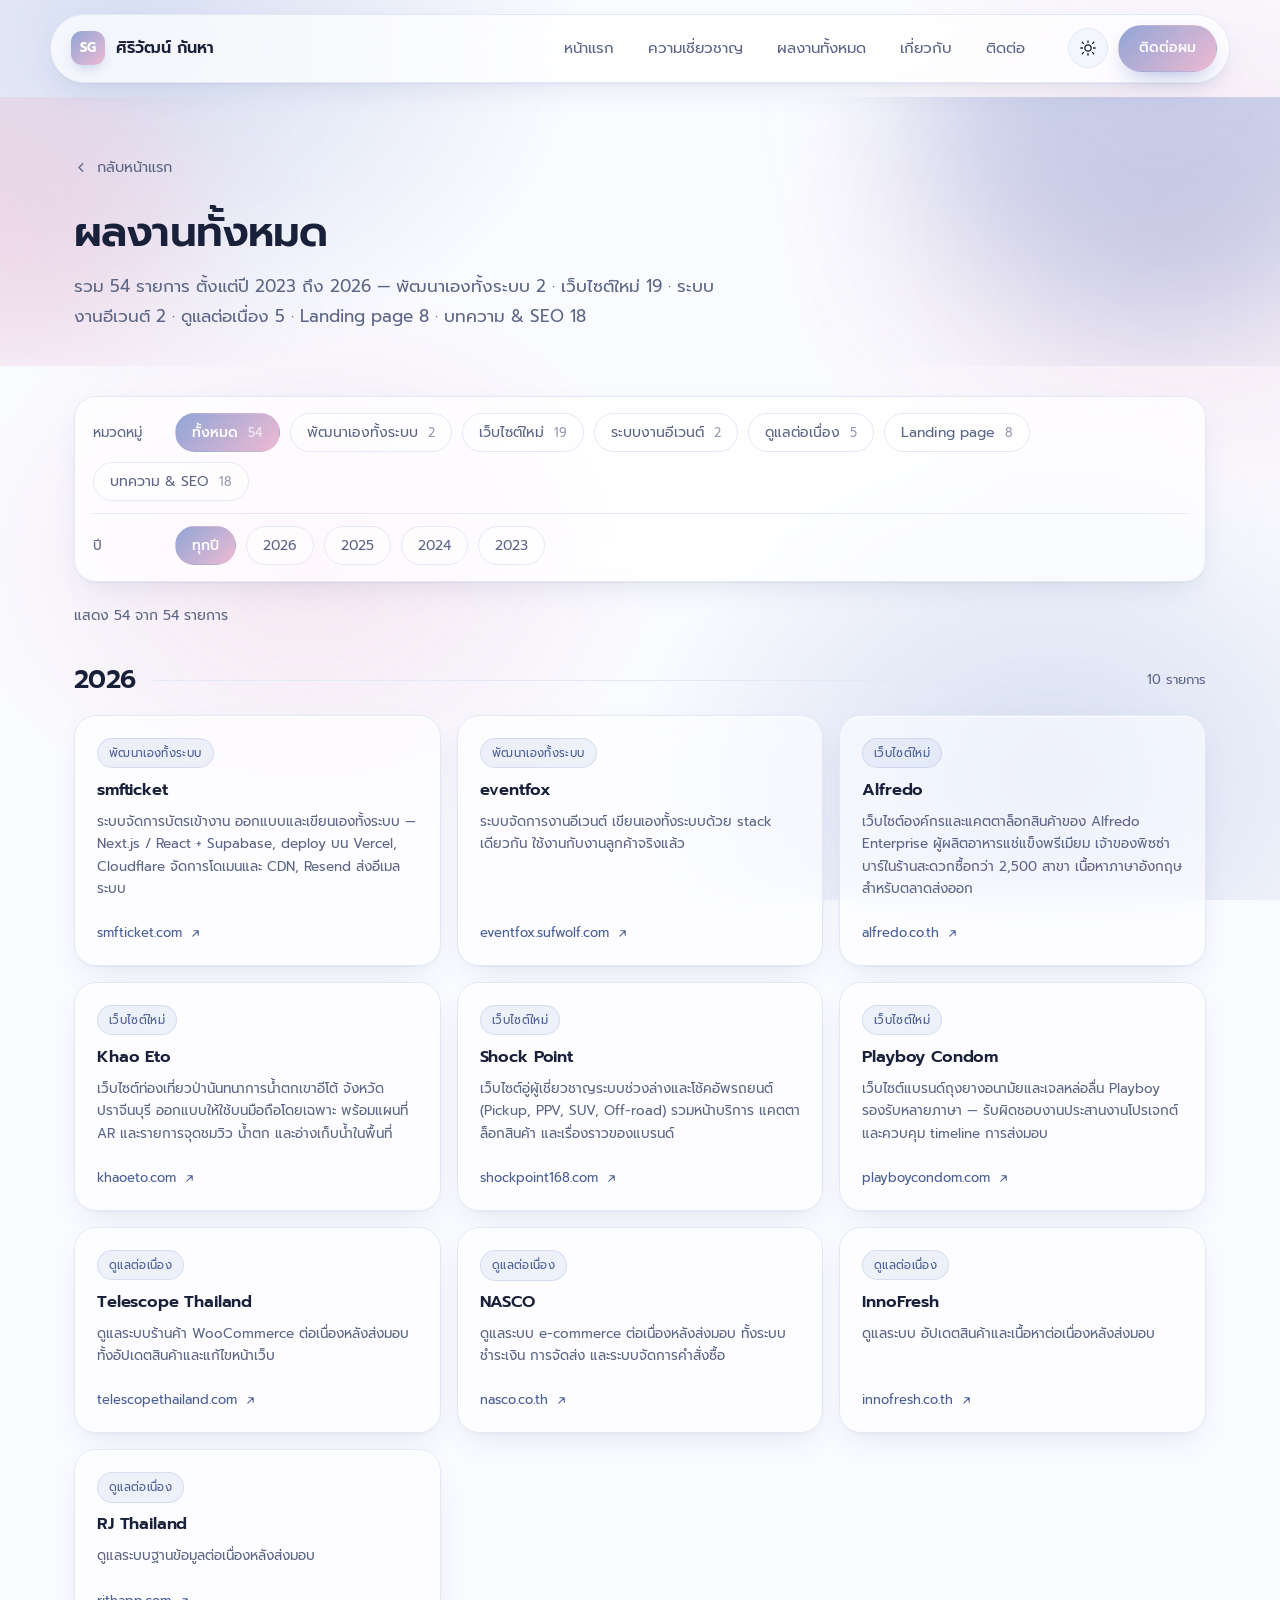
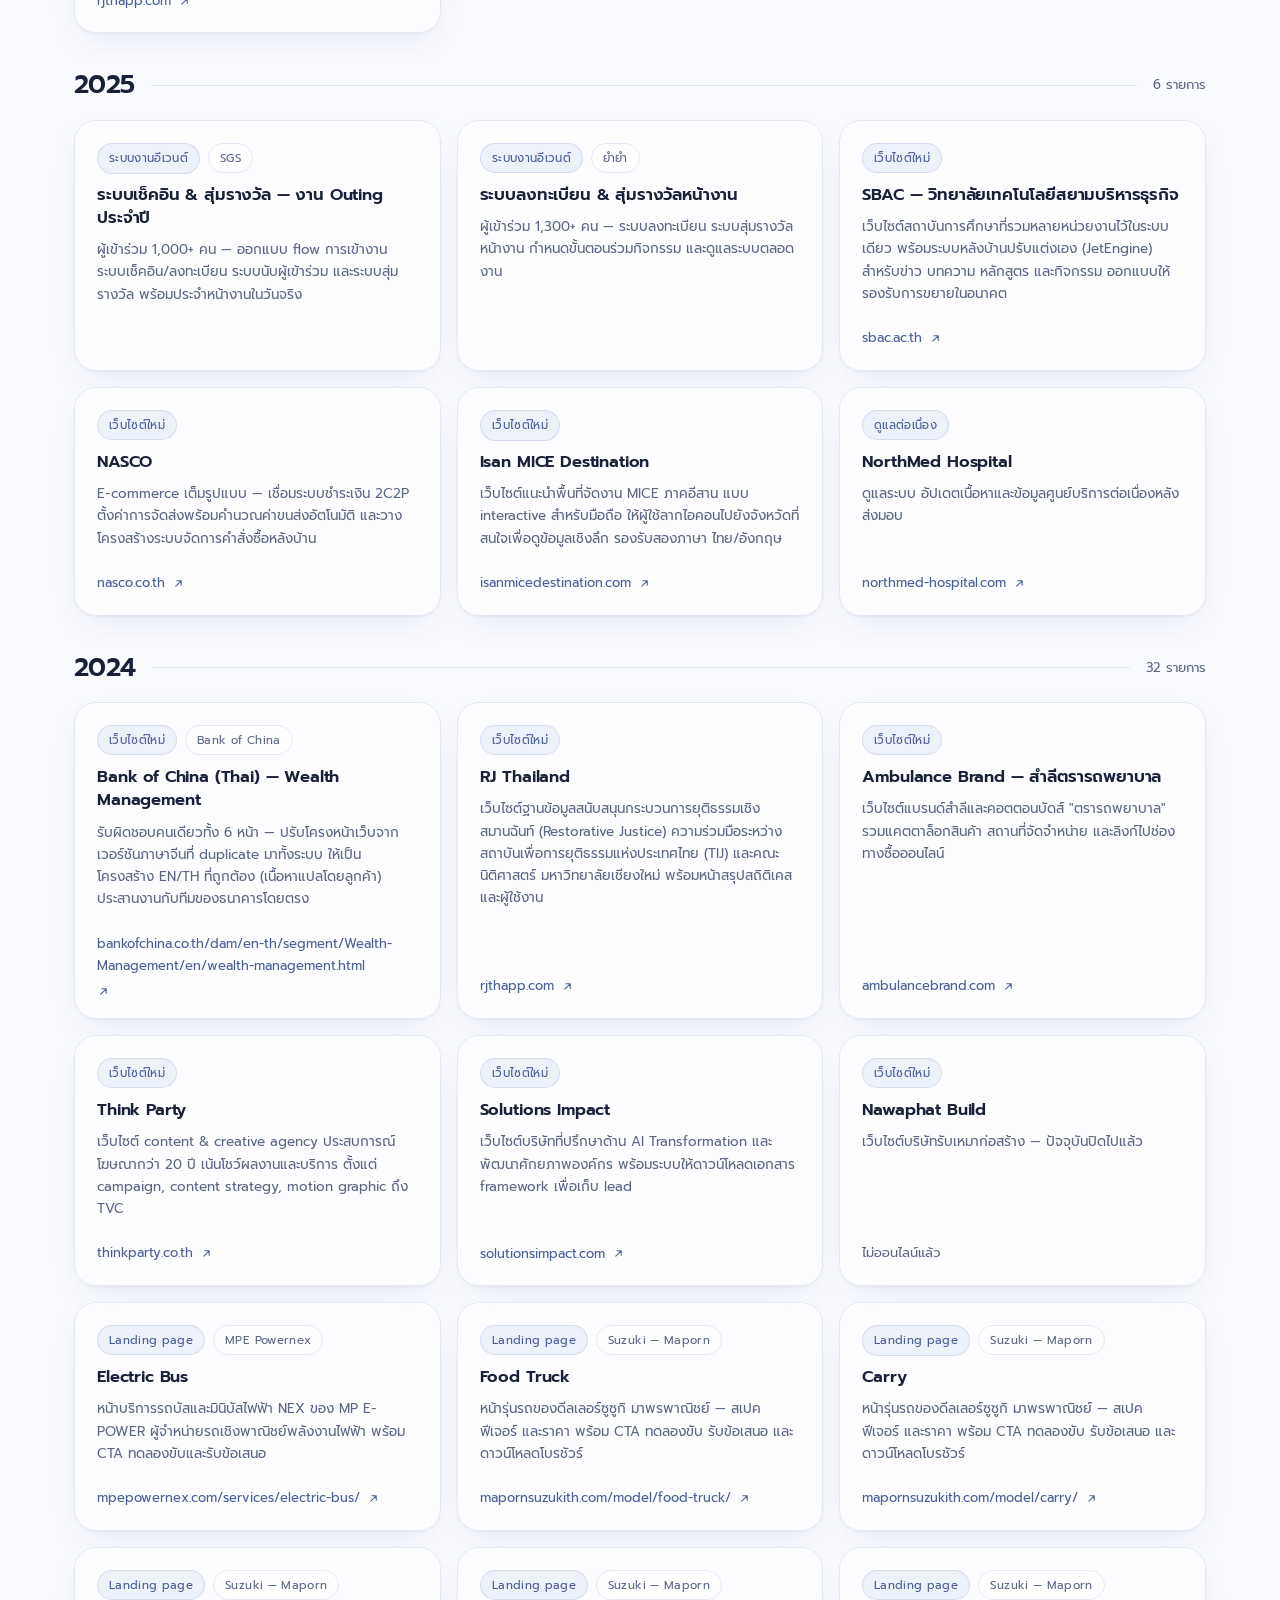
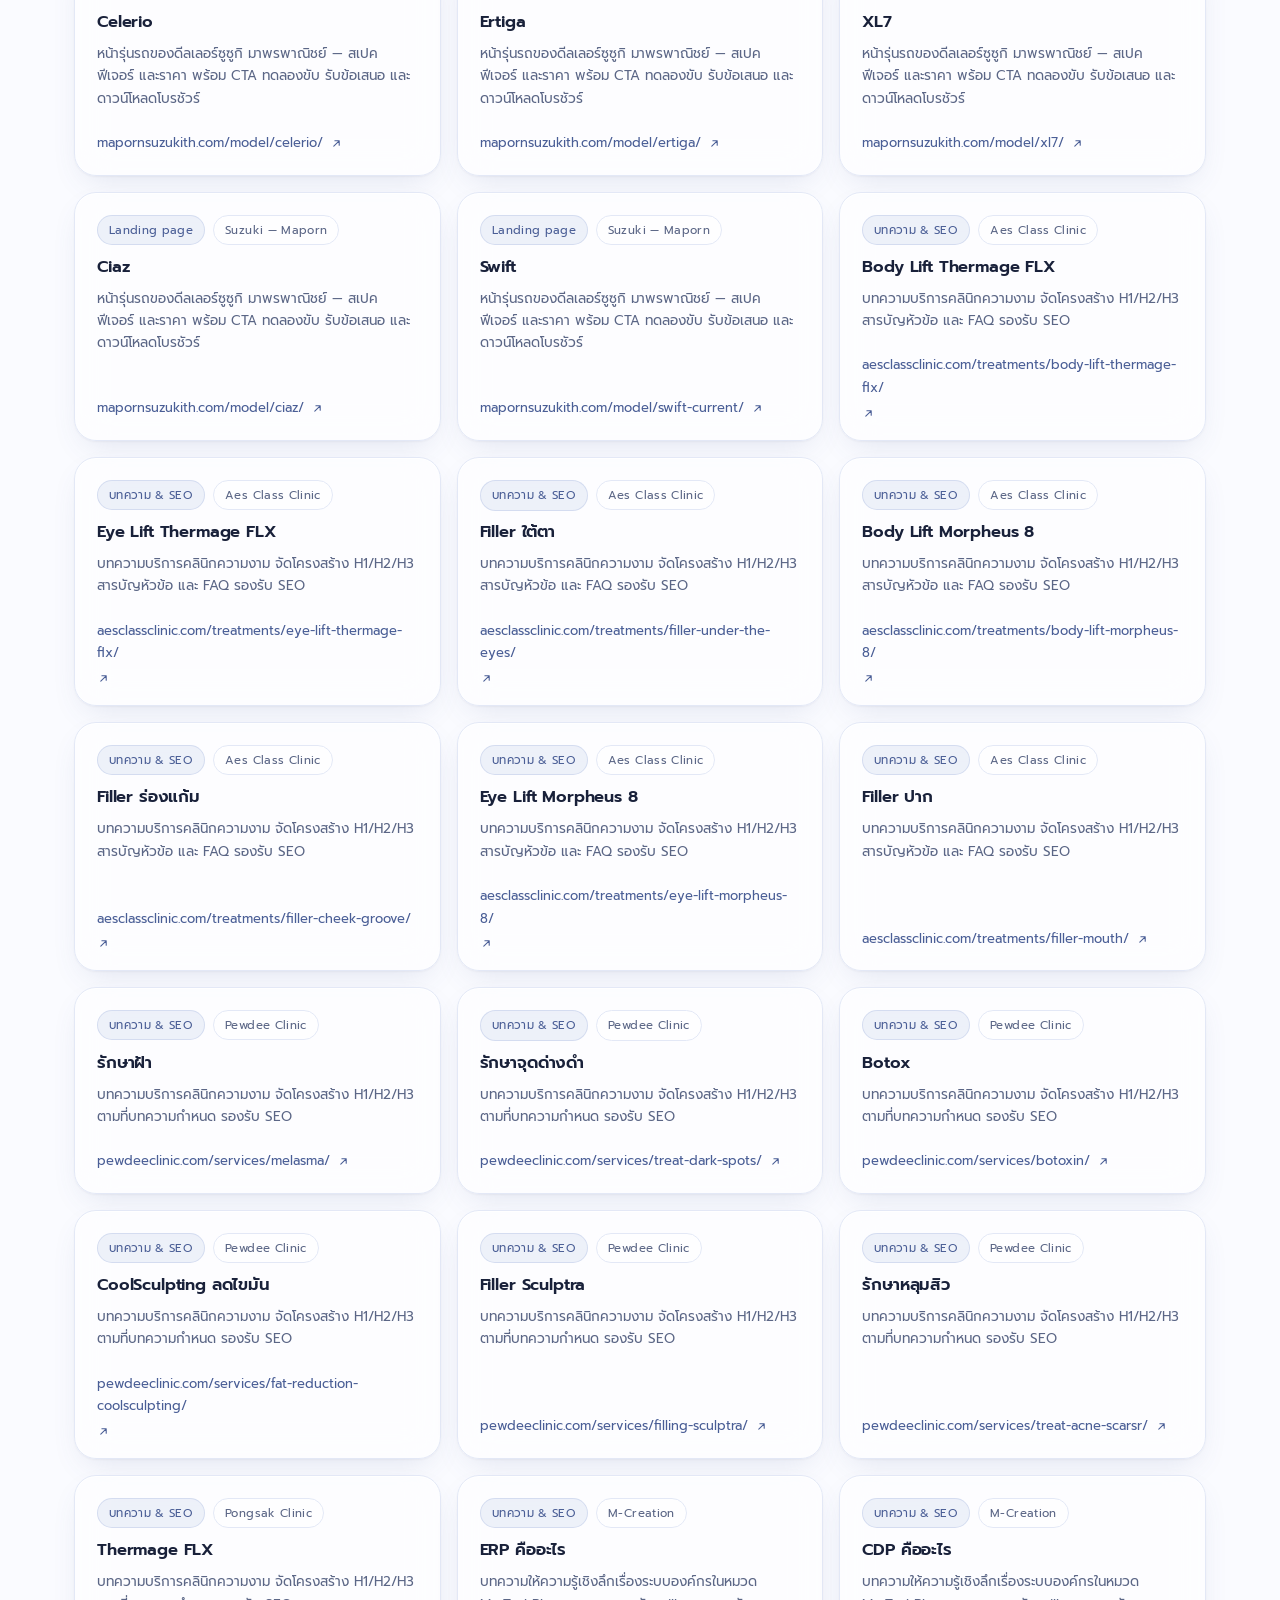
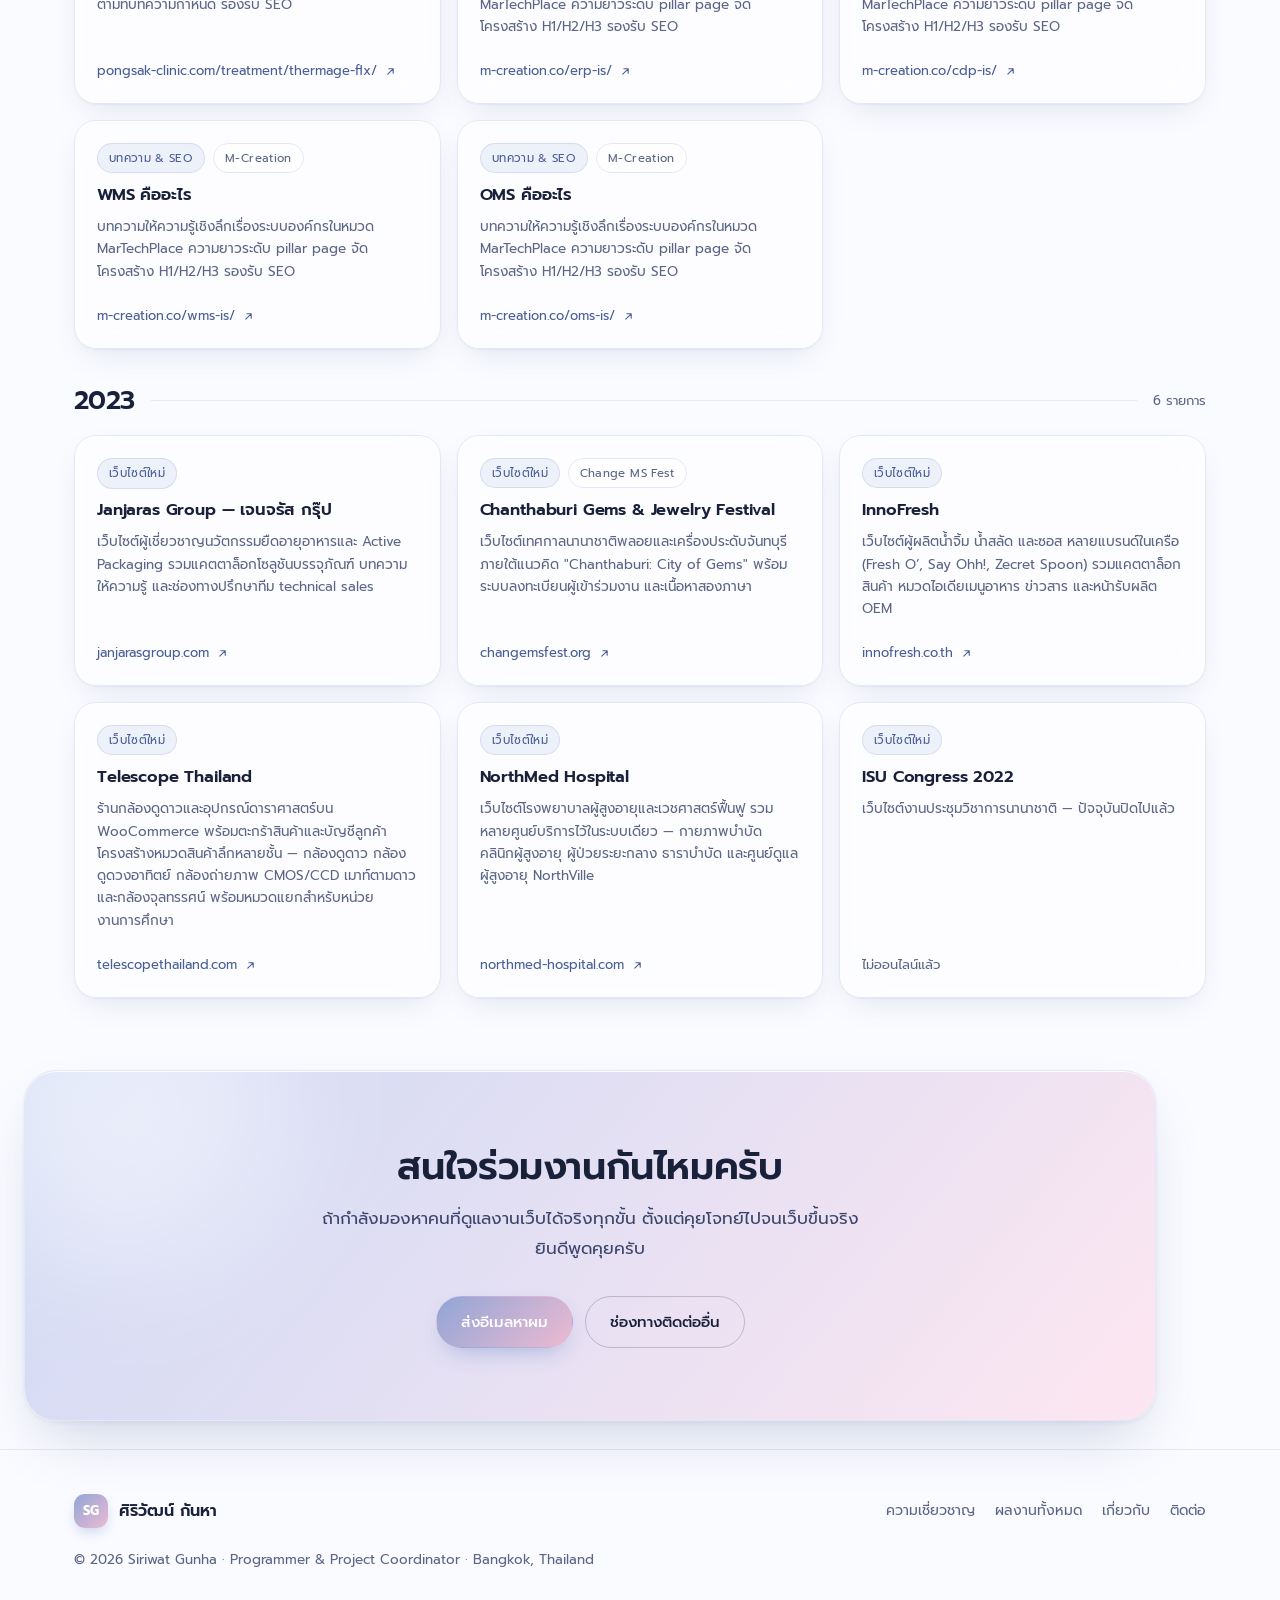
==== work.html @ b96ce2f0 "Add cookieless visitor analytics hook Cloudflare Web Analytics loads only once a beacon token is set" ====
<!doctype html>
<html lang="th" data-theme="light">
<head>
<meta charset="utf-8">
<meta name="viewport" content="width=device-width, initial-scale=1">
<title>ผลงานทั้งหมด — ศิริวัฒน์ กันหา</title>
<meta name="description" content="รวมผลงานเว็บทั้งหมดของศิริวัฒน์ กันหา แยกตามหมวดหมู่และปี — เว็บไซต์ใหม่ งานดูแลต่อเนื่อง landing page บทความ SEO และระบบงานอีเวนต์">
<link rel="preconnect" href="https://fonts.googleapis.com">
<link rel="preconnect" href="https://fonts.gstatic.com" crossorigin>
<link href="https://fonts.googleapis.com/css2?family=Prompt:wght@300;400;500;600;700&display=swap" rel="stylesheet">
<script>
  (function () {
    try {
      var saved = localStorage.getItem('theme');
      if (saved === 'light' || saved === 'dark') {
        document.documentElement.setAttribute('data-theme', saved);
        return;
      }
    } catch (e) {}
    var prefersDark = window.matchMedia && window.matchMedia('(prefers-color-scheme: dark)').matches;
    document.documentElement.setAttribute('data-theme', prefersDark ? 'dark' : 'light');
  })();
  document.documentElement.classList.add('js');
</script>
<link rel="stylesheet" href="styles.css">
</head>
<body>

<header>
  <nav class="nav wrap">
    <a href="index.html" class="logo"><span class="mark">SG</span> ศิริวัฒน์ กันหา</a>
    <ul class="nav-links" id="navLinks">
      <li><a href="index.html">หน้าแรก</a></li>
      <li><a href="index.html#skills">ความเชี่ยวชาญ</a></li>
      <li><a href="work.html">ผลงานทั้งหมด</a></li>
      <li><a href="index.html#about">เกี่ยวกับ</a></li>
      <li><a href="index.html#contact">ติดต่อ</a></li>
    </ul>
    <div class="nav-actions">
      <button class="toggle" id="themeToggle" aria-label="สลับโหมดสว่าง/มืด" title="สลับโหมดสว่าง/มืด">
        <svg class="icon-sun" viewBox="0 0 24 24" fill="none" stroke="currentColor" stroke-width="1.7" stroke-linecap="round"><circle cx="12" cy="12" r="4.2"/><path d="M12 2.4v2.3M12 19.3v2.3M4.2 4.2l1.7 1.7M18.1 18.1l1.7 1.7M2.4 12h2.3M19.3 12h2.3M4.2 19.8l1.7-1.7M18.1 5.9l1.7-1.7"/></svg>
        <svg class="icon-moon" viewBox="0 0 24 24" fill="none" stroke="currentColor" stroke-width="1.7" stroke-linecap="round" stroke-linejoin="round"><path d="M20.5 14.3A8.5 8.5 0 0 1 9.7 3.5a8.5 8.5 0 1 0 10.8 10.8Z"/></svg>
      </button>
      <a href="index.html#contact" class="btn btn-primary btn-sm">ติดต่อผม</a>
      <button class="burger" id="burger" aria-label="เปิดเมนู">
        <svg viewBox="0 0 24 24" fill="none" stroke="currentColor" stroke-width="1.9" stroke-linecap="round"><path d="M4 7h16M4 12h16M4 17h16"/></svg>
      </button>
    </div>
  </nav>
</header>

<main>
  <section class="page-head">
    <div class="orb orb-a"></div>
    <div class="orb orb-b"></div>
    <div class="wrap inner">
      <a href="index.html" class="back-link">
        <svg viewBox="0 0 24 24" fill="none" stroke="currentColor" stroke-width="2" stroke-linecap="round" stroke-linejoin="round"><path d="M14 6l-6 6 6 6"/></svg>
        กลับหน้าแรก
      </a>
      <h1>ผลงานทั้งหมด</h1>
      <p class="lead" id="intro"></p>
    </div>
  </section>

  <div class="wrap">
    <div class="filters">
      <div class="filter-row" id="catRow"><span class="k">หมวดหมู่</span></div>
      <div class="filter-row" id="yearRow"><span class="k">ปี</span></div>
    </div>
    <p class="result-line" id="resultLine"></p>
    <div id="results"></div>
  </div>

  <div class="wrap" style="margin:72px 0 0">
    <div class="cta-band">
      <div class="orb orb-c"></div>
      <h2>สนใจร่วมงานกันไหมครับ</h2>
      <p>ถ้ากำลังมองหาคนที่ดูแลงานเว็บได้จริงทุกขั้น ตั้งแต่คุยโจทย์ไปจนเว็บขึ้นจริง ยินดีพูดคุยครับ</p>
      <div class="cta-actions">
        <a href="mailto:siriwat.gunha@gmail.com" class="btn btn-primary">ส่งอีเมลหาผม</a>
        <a href="index.html#contact" class="btn btn-ghost">ช่องทางติดต่ออื่น</a>
      </div>
    </div>
  </div>
</main>

<footer>
  <div class="wrap foot">
    <a href="index.html" class="logo"><span class="mark">SG</span> ศิริวัฒน์ กันหา</a>
    <div class="foot-links">
      <a href="index.html#skills">ความเชี่ยวชาญ</a>
      <a href="work.html">ผลงานทั้งหมด</a>
      <a href="index.html#about">เกี่ยวกับ</a>
      <a href="index.html#contact">ติดต่อ</a>
    </div>
  </div>
  <div class="wrap" style="margin-top:20px">
    <p class="copy" style="font-size:13.5px;color:var(--text-dim)">© <span id="yr"></span> Siriwat Gunha · Programmer &amp; Project Coordinator · Bangkok, Thailand</p>
    <p class="copy" id="privacyNote" style="font-size:12.5px;color:var(--text-dim);margin-top:6px"></p>
  </div>
</footer>

<script src="projects.js"></script>
<script>
(function () {
  var root = document.documentElement;

  document.getElementById('themeToggle').addEventListener('click', function () {
    var next = root.getAttribute('data-theme') === 'dark' ? 'light' : 'dark';
    root.setAttribute('data-theme', next);
    try { localStorage.setItem('theme', next); } catch (e) {}
  });
  if (window.matchMedia) {
    window.matchMedia('(prefers-color-scheme: dark)').addEventListener('change', function (e) {
      var saved = null;
      try { saved = localStorage.getItem('theme'); } catch (err) {}
      if (!saved) root.setAttribute('data-theme', e.matches ? 'dark' : 'light');
    });
  }
  var burger = document.getElementById('burger');
  var links = document.getElementById('navLinks');
  burger.addEventListener('click', function () { links.classList.toggle('open'); });

  document.getElementById('yr').textContent = new Date().getFullYear();

  /* ----------------------------- data ----------------------------- */
  var catLabel = {};
  CATEGORIES.forEach(function (c) { catLabel[c.id] = c.label; });

  var years = [];
  var hasUndated = false;
  PROJECTS.forEach(function (p) {
    if (p.year == null) hasUndated = true;
    else if (years.indexOf(p.year) === -1) years.push(p.year);
  });
  years.sort(function (a, b) { return b - a; });

  var state = { cat: 'all', year: 'all' };

  var esc = function (s) {
    return String(s).replace(/&/g, '&amp;').replace(/</g, '&lt;').replace(/>/g, '&gt;').replace(/"/g, '&quot;');
  };

  /* -------------------------- intro copy -------------------------- */
  var counts = {};
  CATEGORIES.forEach(function (c) {
    counts[c.id] = PROJECTS.filter(function (p) { return p.cat === c.id; }).length;
  });
  document.getElementById('intro').textContent =
    'รวม ' + PROJECTS.length + ' รายการ ตั้งแต่ปี ' + years[years.length - 1] + ' ถึง ' + years[0] +
    ' — ' + CATEGORIES.map(function (c) { return c.label + ' ' + counts[c.id]; }).join(' · ');

  /* --------------------------- filters ---------------------------- */
  function chip(label, value, key, n) {
    var b = document.createElement('button');
    b.className = 'fbtn';
    b.type = 'button';
    b.setAttribute('aria-pressed', String(state[key] === value));
    b.innerHTML = esc(label) + (n != null ? ' <span class="n">' + n + '</span>' : '');
    b.addEventListener('click', function () {
      state[key] = value;
      syncChips();
      render();
    });
    b.dataset.key = key;
    b.dataset.value = String(value);
    return b;
  }

  var catRow = document.getElementById('catRow');
  var yearRow = document.getElementById('yearRow');

  catRow.appendChild(chip('ทั้งหมด', 'all', 'cat', PROJECTS.length));
  CATEGORIES.forEach(function (c) {
    if (counts[c.id]) catRow.appendChild(chip(c.label, c.id, 'cat', counts[c.id]));
  });

  yearRow.appendChild(chip('ทุกปี', 'all', 'year'));
  years.forEach(function (y) { yearRow.appendChild(chip(String(y), y, 'year')); });
  if (hasUndated) yearRow.appendChild(chip('ไม่ระบุปี', 'none', 'year'));

  function syncChips() {
    document.querySelectorAll('.fbtn').forEach(function (b) {
      var v = b.dataset.value;
      var cur = state[b.dataset.key];
      b.setAttribute('aria-pressed', String(String(cur) === v));
    });
  }

  /* ---------------------------- render ---------------------------- */
  function matches(p) {
    if (state.cat !== 'all' && p.cat !== state.cat) return false;
    if (state.year === 'all') return true;
    if (state.year === 'none') return p.year == null;
    return p.year === state.year;
  }

  function card(p) {
    var link = p.url && !p.offline;
    var el = document.createElement(link ? 'a' : 'div');
    el.className = 'work-card';
    if (link) {
      el.href = /^https?:\/\//.test(p.url) ? p.url : 'https://' + p.url;
      el.target = '_blank';
      el.rel = 'noopener';
    }
    var html = '<div class="top"><span class="tag">' + esc(catLabel[p.cat] || p.cat) + '</span>';
    if (p.brand) html += '<span class="tag muted">' + esc(p.brand) + '</span>';
    html += '</div><h3>' + esc(p.name) + '</h3>';
    if (p.note) html += '<p>' + esc(p.note) + '</p>';
    if (link) {
      html += '<div class="foot">' + esc(p.url) +
        '<svg viewBox="0 0 24 24" fill="none" stroke="currentColor" stroke-width="2" stroke-linecap="round" stroke-linejoin="round"><path d="M7 17 17 7M9 7h8v8"/></svg></div>';
    } else if (p.offline) {
      html += '<div class="foot offline">ไม่ออนไลน์แล้ว</div>';
    }
    el.innerHTML = html;
    return el;
  }

  var results = document.getElementById('results');
  var resultLine = document.getElementById('resultLine');

  function render() {
    var list = PROJECTS.filter(matches);
    results.innerHTML = '';
    resultLine.textContent = 'แสดง ' + list.length + ' จาก ' + PROJECTS.length + ' รายการ';

    if (!list.length) {
      var empty = document.createElement('div');
      empty.className = 'empty';
      empty.textContent = 'ไม่มีผลงานที่ตรงกับตัวกรองนี้';
      results.appendChild(empty);
      return;
    }

    var buckets = [];
    years.forEach(function (y) {
      var items = list.filter(function (p) { return p.year === y; });
      if (items.length) buckets.push({ title: String(y), items: items });
    });
    var undated = list.filter(function (p) { return p.year == null; });
    if (undated.length) buckets.push({ title: 'ไม่ระบุปี', items: undated });

    buckets.forEach(function (b) {
      var wrap = document.createElement('section');
      wrap.className = 'year-group';
      wrap.innerHTML =
        '<div class="year-head"><h2>' + esc(b.title) + '</h2>' +
        '<span class="rule"></span><span class="count">' + b.items.length + ' รายการ</span></div>';
      var grid = document.createElement('div');
      grid.className = 'work-grid';
      b.items.forEach(function (p) { grid.appendChild(card(p)); });
      wrap.appendChild(grid);
      results.appendChild(wrap);
    });
  }

  render();
})();
</script>
<script src="analytics.js"></script>
</body>
</html>
---- styles.css ----
:root{
  --blue-soft:#CFDAF5;
  --blue-peri:#91A5D6;
  --pink-soft:#FDE6F1;
  --pink-dusty:#EDBAD2;

  --bg:#FAFBFF;
  --surface:#FFFFFF;
  --surface-2:#F4F6FD;
  --text:#19213A;
  --text-dim:#5B6686;
  --accent:#91A5D6;
  --accent-2:#EDBAD2;
  --accent-ink:#4A5E96;
  --border:#E3E8F6;
  --shadow:0 1px 2px rgba(25,33,58,.04), 0 12px 32px -12px rgba(76,94,150,.18);
  --shadow-lg:0 2px 4px rgba(25,33,58,.05), 0 28px 60px -20px rgba(76,94,150,.28);
  --orb-1:rgba(145,165,214,.45);
  --orb-2:rgba(237,186,210,.42);
  --glass:rgba(255,255,255,.72);
  --glass-card:rgba(255,255,255,.58);
  --glass-soft:rgba(255,255,255,.42);
  --glass-edge:rgba(255,255,255,.85);
  --grid-line:rgba(145,165,214,.14);
  --radius:22px;
  --radius-sm:14px;
  --maxw:1180px;
}
:root[data-theme="dark"]{
  --bg:#101522;
  --surface:#1A2133;
  --surface-2:#232C42;
  --text:#F4F6FF;
  --text-dim:#B3BED3;
  --accent:#AFC3F5;
  --accent-2:#F1BBD5;
  --accent-ink:#CBD8FA;
  --border:#35405A;
  --shadow:0 1px 2px rgba(0,0,0,.3), 0 16px 40px -16px rgba(0,0,0,.6);
  --shadow-lg:0 2px 6px rgba(0,0,0,.35), 0 34px 70px -24px rgba(0,0,0,.7);
  --orb-1:rgba(145,165,214,.26);
  --orb-2:rgba(237,186,210,.20);
  --glass:rgba(26,33,51,.72);
  --glass-card:rgba(26,33,51,.55);
  --glass-soft:rgba(35,44,66,.46);
  --glass-edge:rgba(255,255,255,.07);
  --grid-line:rgba(175,195,245,.09);
}

*{box-sizing:border-box}
html{scroll-behavior:smooth}
body{
  margin:0;
  font-family:'Prompt',system-ui,-apple-system,'Segoe UI',sans-serif;
  font-weight:400;
  font-size:16px;
  line-height:1.75;
  color:var(--text);
  background:var(--bg);
  -webkit-font-smoothing:antialiased;
  overflow-x:hidden;
  transition:background-color .25s ease, color .25s ease;
}
/* Ambient wash the glass surfaces have something to refract. */
body::before{
  content:'';position:fixed;inset:0;z-index:-1;pointer-events:none;
  background:
    radial-gradient(44rem 34rem at 10% 4%,var(--orb-1),transparent 64%),
    radial-gradient(40rem 32rem at 92% 26%,var(--orb-2),transparent 62%),
    radial-gradient(38rem 30rem at 24% 62%,var(--orb-2),transparent 58%),
    radial-gradient(42rem 34rem at 82% 86%,var(--orb-1),transparent 62%);
  opacity:.75;
  transition:opacity .25s ease;
}

/* glass surface shared by every raised card */
.glass{
  background:var(--glass-card);
  -webkit-backdrop-filter:blur(20px) saturate(140%);
  backdrop-filter:blur(20px) saturate(140%);
  border:1px solid var(--border);
  box-shadow:inset 0 1px 0 var(--glass-edge), var(--shadow);
}
h1,h2,h3,h4{line-height:1.25;margin:0;font-weight:600;letter-spacing:-.01em}
p{margin:0}
a{color:inherit;text-decoration:none}
img{max-width:100%;display:block}
ul{margin:0;padding:0;list-style:none}

.wrap{width:100%;max-width:var(--maxw);margin:0 auto;padding:0 24px}
.section{padding:104px 0;position:relative}
.eyebrow{
  display:inline-flex;align-items:center;gap:8px;
  font-size:13px;font-weight:500;letter-spacing:.06em;text-transform:uppercase;
  color:var(--accent-ink);
  background:color-mix(in srgb, var(--accent) 14%, transparent);
  border:1px solid color-mix(in srgb, var(--accent) 30%, transparent);
  padding:7px 16px;border-radius:999px;
}
.eyebrow .dot{width:6px;height:6px;border-radius:50%;background:var(--accent-2)}
.h2{font-size:38px;margin:22px 0 16px;max-width:19ch}
.lead{font-size:17px;color:var(--text-dim);max-width:60ch}
.center{text-align:center}
.center .h2,.center .lead{margin-left:auto;margin-right:auto}

/* ---------- ambient background ---------- */
.orb{position:absolute;border-radius:50%;filter:blur(72px);pointer-events:none;z-index:0}
.grid-bg{
  position:absolute;inset:0;z-index:0;pointer-events:none;
  background-image:linear-gradient(var(--grid-line) 1px,transparent 1px),
                   linear-gradient(90deg,var(--grid-line) 1px,transparent 1px);
  background-size:68px 68px;
  mask-image:radial-gradient(ellipse 70% 60% at 50% 30%,#000 10%,transparent 72%);
  -webkit-mask-image:radial-gradient(ellipse 70% 60% at 50% 30%,#000 10%,transparent 72%);
}

/* ---------- nav ---------- */
header{position:sticky;top:0;z-index:50}
.nav{
  display:flex;align-items:center;gap:28px;
  margin:14px auto;padding:10px 12px 10px 20px;
  max-width:var(--maxw);width:calc(100% - 48px);
  background:var(--glass);
  -webkit-backdrop-filter:blur(18px);backdrop-filter:blur(18px);
  border:1px solid var(--border);
  border-radius:999px;
  box-shadow:var(--shadow);
  transition:background-color .25s ease,border-color .25s ease;
}
.logo{display:flex;align-items:center;gap:11px;font-weight:600;font-size:16px;white-space:nowrap}
.logo .mark{
  width:34px;height:34px;border-radius:11px;display:grid;place-items:center;
  background:linear-gradient(135deg,var(--blue-peri),var(--pink-dusty));
  color:#fff;font-size:13px;font-weight:700;letter-spacing:.02em;
  box-shadow:0 6px 16px -6px rgba(145,165,214,.8);
}
.nav-links{display:flex;gap:4px;margin-left:auto}
.nav-links a{
  padding:9px 15px;border-radius:999px;font-size:15px;color:var(--text-dim);
  white-space:nowrap;
  transition:color .2s ease,background-color .2s ease;
}
.nav-links a:hover{color:var(--text);background:color-mix(in srgb, var(--accent) 13%, transparent)}
.nav-actions{display:flex;align-items:center;gap:10px}

.btn{
  display:inline-flex;align-items:center;justify-content:center;gap:9px;
  font-family:inherit;font-size:15px;font-weight:500;
  padding:12px 24px;border-radius:999px;border:1px solid transparent;
  cursor:pointer;white-space:nowrap;
  transition:transform .2s ease,box-shadow .2s ease,background-color .2s ease,border-color .2s ease,color .2s ease;
}
.btn-primary{
  background:linear-gradient(135deg,var(--blue-peri),var(--pink-dusty));
  color:#fff;box-shadow:0 10px 24px -10px rgba(145,165,214,.9);
}
.btn-primary:hover{transform:translateY(-2px);box-shadow:0 16px 32px -12px rgba(145,165,214,1)}
.btn-ghost{background:transparent;border-color:var(--border);color:var(--text)}
.btn-ghost:hover{transform:translateY(-2px);border-color:var(--accent);background:color-mix(in srgb, var(--accent) 10%, transparent)}
.btn-sm{padding:10px 20px;font-size:14px}

.toggle{
  width:40px;height:40px;flex:0 0 40px;border-radius:50%;
  display:grid;place-items:center;cursor:pointer;
  background:var(--surface-2);border:1px solid var(--border);color:var(--text);
  transition:background-color .25s ease,border-color .25s ease,transform .2s ease;
}
.toggle:hover{transform:rotate(-14deg);border-color:var(--accent)}
.toggle svg{width:18px;height:18px}
:root[data-theme="light"] .icon-moon{display:none}
:root[data-theme="dark"] .icon-sun{display:none}

.burger{display:none;width:40px;height:40px;border-radius:50%;background:var(--surface-2);
  border:1px solid var(--border);color:var(--text);cursor:pointer;place-items:center}
.burger svg{width:18px;height:18px}

/* ---------- hero ---------- */
.hero{position:relative;padding:76px 0 96px;overflow:hidden}
.hero .orb-a{width:560px;height:560px;background:var(--orb-1);top:-220px;right:-130px;animation:float 15s ease-in-out infinite}
.hero .orb-b{width:430px;height:430px;background:var(--orb-2);top:190px;left:-170px;animation:float 19s ease-in-out infinite reverse}
@keyframes float{0%,100%{transform:translate(0,0)}50%{transform:translate(22px,-30px)}}
.hero-inner{position:relative;z-index:1;display:grid;grid-template-columns:1.08fr .92fr;gap:64px;align-items:center}
.hero h1{font-size:58px;margin:24px 0 20px;letter-spacing:-.025em}
.hero h1 .grad{
  background:linear-gradient(120deg,var(--blue-peri),var(--pink-dusty));
  -webkit-background-clip:text;background-clip:text;color:transparent;
}
.hero-sub{font-size:17px;color:var(--text-dim);max-width:46ch;margin-bottom:34px}
.hero-cta{display:flex;gap:12px;flex-wrap:wrap}
.hero-stats{display:grid;grid-template-columns:repeat(4,1fr);gap:18px;margin-top:52px;padding-top:34px;border-top:1px solid var(--border)}
.stat .n{font-size:30px;font-weight:600;letter-spacing:-.02em;color:var(--text)}
.stat .l{font-size:13.5px;color:var(--text-dim);line-height:1.5}

/* hero visual */
.hero-visual{position:relative}
.panel{
  background:var(--glass-card);
  -webkit-backdrop-filter:blur(22px) saturate(145%);backdrop-filter:blur(22px) saturate(145%);
  border:1px solid var(--border);border-radius:var(--radius);
  box-shadow:inset 0 1px 0 var(--glass-edge), var(--shadow-lg);
  padding:24px;position:relative;overflow:hidden;
  transition:background-color .25s ease,border-color .25s ease;
}
.panel-top{display:flex;align-items:center;gap:7px;margin-bottom:20px}
.panel-top i{width:10px;height:10px;border-radius:50%;background:var(--border);display:block}
.panel-top i:first-child{background:var(--pink-dusty)}
.panel-top i:nth-child(2){background:var(--blue-soft)}
.panel-top span{margin-left:auto;font-size:12px;color:var(--text-dim);letter-spacing:.04em}
.bar-row{display:flex;align-items:center;gap:14px;margin-bottom:15px}
.bar-row .k{font-size:13.5px;color:var(--text-dim);width:112px;flex:0 0 112px}
.bar{height:9px;border-radius:999px;background:var(--surface-2);flex:1;overflow:hidden}
.bar span{display:block;height:100%;border-radius:999px;background:linear-gradient(90deg,var(--blue-peri),var(--pink-dusty))}
.bar-row .v{font-size:13.5px;font-weight:500;width:30px;text-align:right}
.chips{display:flex;flex-wrap:wrap;gap:7px;margin-top:22px;padding-top:20px;border-top:1px solid var(--border)}
.chip{
  font-size:12.5px;padding:5px 12px;border-radius:999px;
  background:var(--glass-soft);border:1px solid var(--border);color:var(--text-dim);
}

/* ---------- trusted ---------- */
.trusted{padding:26px 0 70px}
.trusted p{font-size:13px;letter-spacing:.1em;text-transform:uppercase;color:var(--text-dim);text-align:center;margin-bottom:26px}
.logos{display:flex;flex-wrap:wrap;justify-content:center;gap:12px}
.logos div{
  font-size:15px;font-weight:500;color:var(--text-dim);
  padding:11px 22px;border-radius:999px;
  border:1px solid var(--border);background:var(--glass-soft);
  -webkit-backdrop-filter:blur(14px);backdrop-filter:blur(14px);
  transition:color .2s ease,border-color .2s ease,transform .2s ease;
}
.logos div:hover{color:var(--text);border-color:var(--accent);transform:translateY(-2px)}

/* ---------- cards ---------- */
.cards{display:grid;grid-template-columns:repeat(4,1fr);gap:20px;margin-top:52px}
.card{
  background:var(--glass-card);
  -webkit-backdrop-filter:blur(20px) saturate(140%);backdrop-filter:blur(20px) saturate(140%);
  border:1px solid var(--border);border-radius:var(--radius);
  padding:30px 26px;
  box-shadow:inset 0 1px 0 var(--glass-edge), var(--shadow);
  transition:transform .25s ease,box-shadow .25s ease,border-color .25s ease,background-color .25s ease;
}
.card:hover{transform:translateY(-5px);box-shadow:inset 0 1px 0 var(--glass-edge), var(--shadow-lg);border-color:color-mix(in srgb, var(--accent) 55%, transparent)}
.ico{
  width:46px;height:46px;border-radius:14px;display:grid;place-items:center;margin-bottom:20px;
  background:color-mix(in srgb, var(--accent) 16%, transparent);
  border:1px solid color-mix(in srgb, var(--accent) 30%, transparent);
  color:var(--accent-ink);
}
.ico svg{width:21px;height:21px}
.card h3{font-size:18px;margin-bottom:10px}
.card p{font-size:14.5px;color:var(--text-dim);line-height:1.7}
.card .tags{display:flex;flex-wrap:wrap;gap:6px;margin-top:16px}
.card .tags span{font-size:12px;padding:4px 10px;border-radius:999px;background:var(--surface-2);color:var(--text-dim)}

/* ---------- solutions (alternating) ---------- */
.solution{display:grid;grid-template-columns:1fr 1fr;gap:60px;align-items:center;margin-top:76px}
.solution:nth-child(even) .solution-text{order:2}
.solution h3{font-size:27px;margin-bottom:8px}
.solution .role{font-size:13px;color:var(--accent-ink);font-weight:500;letter-spacing:.04em;text-transform:uppercase;margin-bottom:14px}
.solution p{font-size:15.5px;color:var(--text-dim);margin-bottom:20px}
.solution ul{display:grid;gap:11px;margin-bottom:24px}
.solution li{display:flex;gap:11px;font-size:15px;color:var(--text-dim);align-items:flex-start}
.solution li svg{width:18px;height:18px;flex:0 0 18px;margin-top:4px;color:var(--accent)}
.link-out{display:inline-flex;align-items:center;gap:7px;font-size:15px;font-weight:500;color:var(--accent-ink)}
.link-out:hover{text-decoration:underline}
.link-out svg{width:15px;height:15px}

.mock{
  background:var(--glass-card);
  -webkit-backdrop-filter:blur(22px) saturate(145%);backdrop-filter:blur(22px) saturate(145%);
  border:1px solid var(--border);border-radius:var(--radius);
  box-shadow:inset 0 1px 0 var(--glass-edge), var(--shadow-lg);overflow:hidden;
  transition:background-color .25s ease,border-color .25s ease;
}
.mock-head{display:flex;align-items:center;gap:7px;padding:14px 18px;border-bottom:1px solid var(--border);background:var(--glass-soft)}
.mock-head i{width:9px;height:9px;border-radius:50%;background:var(--border);display:block}
.mock-head i:first-child{background:var(--pink-dusty)}
.mock-head i:nth-child(2){background:var(--blue-soft)}
.mock-head .url{
  margin-left:10px;font-size:12px;color:var(--text-dim);
  background:var(--surface);border:1px solid var(--border);
  padding:4px 14px;border-radius:999px;flex:1;
  overflow:hidden;text-overflow:ellipsis;white-space:nowrap;
}
.mock-body{padding:24px;display:grid;gap:14px}
.line{height:10px;border-radius:999px;background:var(--surface-2)}
.line.w70{width:70%}.line.w45{width:45%}.line.w90{width:90%}.line.w55{width:55%}
.line.accent{background:linear-gradient(90deg,var(--blue-soft),var(--pink-soft));height:14px}
:root[data-theme="dark"] .line.accent{background:linear-gradient(90deg,rgba(175,195,245,.35),rgba(241,187,213,.3))}
.mock-tiles{display:grid;grid-template-columns:repeat(3,1fr);gap:12px;margin-top:4px}
.tile{background:var(--glass-soft);border:1px solid var(--border);border-radius:var(--radius-sm);padding:16px}
.tile .t-n{font-size:20px;font-weight:600}
.tile .t-l{font-size:11.5px;color:var(--text-dim);line-height:1.4}

/* ---------- benefits (asymmetric) ---------- */
.benefits{display:grid;grid-template-columns:1.4fr 1fr 1fr;grid-auto-rows:minmax(0,auto);gap:20px;margin-top:52px}
.b-lg{grid-column:span 1;grid-row:span 2;display:flex;flex-direction:column;justify-content:space-between}
.b-wide{grid-column:span 2}
.benefit{
  background:var(--glass-card);
  -webkit-backdrop-filter:blur(20px) saturate(140%);backdrop-filter:blur(20px) saturate(140%);
  border:1px solid var(--border);border-radius:var(--radius);
  padding:30px 28px;
  box-shadow:inset 0 1px 0 var(--glass-edge), var(--shadow);
  transition:transform .25s ease,box-shadow .25s ease,border-color .25s ease,background-color .25s ease;
}
.benefit:hover{transform:translateY(-4px);box-shadow:inset 0 1px 0 var(--glass-edge), var(--shadow-lg);border-color:color-mix(in srgb, var(--accent) 50%, transparent)}
.benefit h3{font-size:18.5px;margin-bottom:11px}
.benefit p{font-size:14.5px;color:var(--text-dim)}
.b-lg .big{font-size:52px;font-weight:600;letter-spacing:-.03em;line-height:1.1;
  background:linear-gradient(120deg,var(--blue-peri),var(--pink-dusty));
  -webkit-background-clip:text;background-clip:text;color:transparent;margin-bottom:6px}

/* ---------- process ---------- */
.steps{display:grid;grid-template-columns:repeat(5,1fr);gap:16px;margin-top:52px}
.step{
  background:var(--glass-card);
  -webkit-backdrop-filter:blur(18px) saturate(135%);backdrop-filter:blur(18px) saturate(135%);
  border:1px solid var(--border);border-radius:var(--radius);
  padding:26px 22px;position:relative;
  box-shadow:inset 0 1px 0 var(--glass-edge), var(--shadow);
  transition:transform .25s ease,border-color .25s ease,background-color .25s ease;
}
.step:hover{transform:translateY(-4px);border-color:color-mix(in srgb, var(--accent) 50%, transparent)}
.step .num{
  font-size:12px;font-weight:600;letter-spacing:.08em;color:var(--accent-ink);
  display:inline-block;margin-bottom:12px;
}
.step h4{font-size:16px;margin-bottom:8px}
.step p{font-size:13.5px;color:var(--text-dim);line-height:1.65}

/* ---------- cta ---------- */
.cta-band{
  position:relative;overflow:hidden;border-radius:32px;
  padding:72px 48px;text-align:center;
  background:linear-gradient(130deg,var(--blue-soft),var(--pink-soft));
  border:1px solid var(--border);
  box-shadow:inset 0 1px 0 var(--glass-edge), var(--shadow-lg);
}
:root[data-theme="dark"] .cta-band{background:linear-gradient(130deg,#243156,#3C2B41)}
.cta-band h2{font-size:38px;margin-bottom:14px;color:#19213A;position:relative;z-index:1}
:root[data-theme="dark"] .cta-band h2{color:#F4F6FF}
.cta-band p{font-size:17px;color:#3B456B;max-width:52ch;margin:0 auto 32px;position:relative;z-index:1}
:root[data-theme="dark"] .cta-band p{color:#C3CDE4}
.cta-actions{display:flex;gap:12px;justify-content:center;flex-wrap:wrap;position:relative;z-index:1}
:root[data-theme="light"] .cta-band .btn-ghost{border-color:rgba(25,33,58,.22);color:#19213A}
.cta-band .orb-c{width:330px;height:330px;background:rgba(255,255,255,.5);top:-130px;left:-70px}
:root[data-theme="dark"] .cta-band .orb-c{background:rgba(175,195,245,.14)}

/* ---------- contact ---------- */
.contact-grid{display:grid;grid-template-columns:repeat(4,1fr);gap:16px;margin-top:44px}
.contact-card{
  background:var(--glass-card);
  -webkit-backdrop-filter:blur(18px) saturate(135%);backdrop-filter:blur(18px) saturate(135%);
  border:1px solid var(--border);border-radius:var(--radius);
  padding:26px 24px;
  box-shadow:inset 0 1px 0 var(--glass-edge), var(--shadow);
  transition:transform .25s ease,border-color .25s ease,background-color .25s ease;
}
.contact-card:hover{transform:translateY(-4px);border-color:var(--accent)}
.contact-card .k{font-size:12.5px;letter-spacing:.07em;text-transform:uppercase;color:var(--text-dim);margin-bottom:8px}
.contact-card .v{font-size:15.5px;font-weight:500;word-break:break-all}

/* ---------- footer ---------- */
footer{border-top:1px solid var(--border);padding:44px 0 36px;margin-top:28px}
.foot{display:flex;align-items:center;gap:22px;flex-wrap:wrap}
.foot .copy{font-size:14px;color:var(--text-dim)}
.foot-links{display:flex;gap:20px;margin-left:auto;flex-wrap:wrap}
.foot-links a{font-size:14px;color:var(--text-dim)}
.foot-links a:hover{color:var(--text)}

/* ---------- reveal ---------- */
.js .reveal{opacity:0;transform:translateY(22px);transition:opacity .65s cubic-bezier(.22,.8,.3,1),transform .65s cubic-bezier(.22,.8,.3,1)}
.js .reveal.in{opacity:1;transform:none}

/* ---------- responsive ---------- */
@media (max-width:980px){
  .hero-inner{grid-template-columns:1fr;gap:48px}
  .hero h1{font-size:44px}
  .cards{grid-template-columns:repeat(2,1fr)}
  .solution{grid-template-columns:1fr;gap:34px}
  .solution:nth-child(even) .solution-text{order:0}
  .benefits{grid-template-columns:1fr 1fr}
  .b-lg{grid-row:span 1}
  .b-wide{grid-column:span 2}
  .steps{grid-template-columns:repeat(2,1fr)}
  .contact-grid{grid-template-columns:repeat(2,1fr)}
}
@media (max-width:960px){
  .nav-links{
    display:none;position:absolute;top:70px;left:0;right:0;
    flex-direction:column;gap:2px;padding:14px;
    background:var(--surface);border:1px solid var(--border);
    border-radius:var(--radius);box-shadow:var(--shadow-lg);
  }
  .nav-links.open{display:flex}
  .nav-links a{padding:13px 16px;font-size:16px}
  .nav{position:relative;padding:10px 12px 10px 18px}
  .burger{display:grid}
}
@media (max-width:768px){
  .section{padding:76px 0}
  .nav .btn-primary{display:none}
  .h2,.cta-band h2{font-size:30px}
}
@media (max-width:560px){
  .wrap{padding:0 16px}
  .nav{width:calc(100% - 32px)}
  .hero{padding:48px 0 70px}
  .hero h1{font-size:36px}
  .hero-sub{font-size:16px}
  .hero-stats{grid-template-columns:repeat(2,1fr);gap:22px}
  .cards,.benefits,.steps,.contact-grid{grid-template-columns:1fr}
  .b-wide{grid-column:span 1}
  .cta-band{padding:52px 22px;border-radius:24px}
  .mock-tiles{grid-template-columns:1fr}
  .hero-cta .btn{flex:1 1 100%}
}
@media (prefers-reduced-motion:reduce){
  *{animation:none!important;transition-duration:.01ms!important}
  .js .reveal{opacity:1;transform:none}
}

/* ---------- all-work page ---------- */
.page-head{position:relative;padding:58px 0 34px;overflow:hidden}
.page-head .orb-a{width:480px;height:480px;background:var(--orb-1);top:-240px;right:-120px}
.page-head .orb-b{width:360px;height:360px;background:var(--orb-2);top:-60px;left:-180px}
.page-head .inner{position:relative;z-index:1}
.page-head h1{font-size:42px;margin:20px 0 14px;letter-spacing:-.02em}
.back-link{display:inline-flex;align-items:center;gap:8px;font-size:14.5px;color:var(--text-dim);margin-bottom:6px}
.back-link:hover{color:var(--text)}
.back-link svg{width:15px;height:15px}

.filters{
  position:sticky;top:78px;z-index:30;
  margin:30px 0 8px;padding:16px 18px;border-radius:var(--radius);
  background:var(--glass);
  -webkit-backdrop-filter:blur(18px) saturate(140%);backdrop-filter:blur(18px) saturate(140%);
  border:1px solid var(--border);
  box-shadow:inset 0 1px 0 var(--glass-edge), var(--shadow);
}
.filter-row{display:flex;align-items:center;gap:10px;flex-wrap:wrap}
.filter-row + .filter-row{margin-top:12px;padding-top:12px;border-top:1px solid var(--border)}
.filter-row .k{
  font-size:13.5px;color:var(--text-dim);
  width:72px;flex:0 0 72px;
}
.fbtn{
  font-family:inherit;font-size:14px;cursor:pointer;
  padding:8px 16px;border-radius:999px;
  background:var(--glass-soft);border:1px solid var(--border);color:var(--text-dim);
  transition:color .2s ease,border-color .2s ease,background-color .2s ease,transform .15s ease;
}
.fbtn:hover{color:var(--text);border-color:var(--accent);transform:translateY(-1px)}
.fbtn[aria-pressed="true"]{
  background:linear-gradient(135deg,var(--blue-peri),var(--pink-dusty));
  border-color:transparent;color:#fff;font-weight:500;
}
.fbtn .n{opacity:.65;font-size:12.5px;margin-left:5px}

.result-line{font-size:14px;color:var(--text-dim);margin:22px 0 4px}
.year-group{margin-top:36px}
.year-head{display:flex;align-items:center;gap:16px;margin-bottom:18px}
.year-head h2{font-size:26px;letter-spacing:-.02em;white-space:nowrap}
.year-head .rule{height:1px;background:var(--border);flex:1}
.year-head .count{font-size:13px;color:var(--text-dim);white-space:nowrap}

.work-grid{display:grid;grid-template-columns:repeat(3,1fr);gap:16px}
.work-card{
  display:flex;flex-direction:column;gap:10px;
  padding:22px 22px 20px;border-radius:var(--radius);
  background:var(--glass-card);
  -webkit-backdrop-filter:blur(18px) saturate(135%);backdrop-filter:blur(18px) saturate(135%);
  border:1px solid var(--border);
  box-shadow:inset 0 1px 0 var(--glass-edge), var(--shadow);
  transition:transform .22s ease,box-shadow .22s ease,border-color .22s ease;
}
a.work-card:hover{transform:translateY(-4px);box-shadow:inset 0 1px 0 var(--glass-edge), var(--shadow-lg);border-color:color-mix(in srgb, var(--accent) 55%, transparent)}
.work-card .top{display:flex;align-items:center;gap:8px;flex-wrap:wrap}
.tag{
  font-size:11.5px;letter-spacing:.03em;padding:4px 11px;border-radius:999px;
  background:color-mix(in srgb, var(--accent) 15%, transparent);
  border:1px solid color-mix(in srgb, var(--accent) 28%, transparent);
  color:var(--accent-ink);white-space:nowrap;
}
.tag.muted{background:var(--glass-soft);border-color:var(--border);color:var(--text-dim)}
.work-card h3{font-size:16.5px;line-height:1.4;word-break:break-word}
.work-card p{font-size:13.5px;color:var(--text-dim);line-height:1.65}
.work-card .foot{margin-top:auto;padding-top:12px;display:flex;align-items:center;gap:7px;font-size:13px;color:var(--accent-ink)}
.work-card .foot svg{width:13px;height:13px}
.work-card .offline{color:var(--text-dim)}
.empty{
  text-align:center;padding:64px 20px;color:var(--text-dim);font-size:15.5px;
  border:1px dashed var(--border);border-radius:var(--radius);margin-top:32px;
}

@media (max-width:980px){
  .work-grid{grid-template-columns:repeat(2,1fr)}
  .filters{top:70px}
}
@media (max-width:768px){
  .page-head h1{font-size:32px}
  .filter-row .k{width:100%;flex:0 0 100%}
}
@media (max-width:560px){
  .work-grid{grid-template-columns:1fr}
  .filters{position:static;padding:14px}
  .year-head h2{font-size:22px}
}
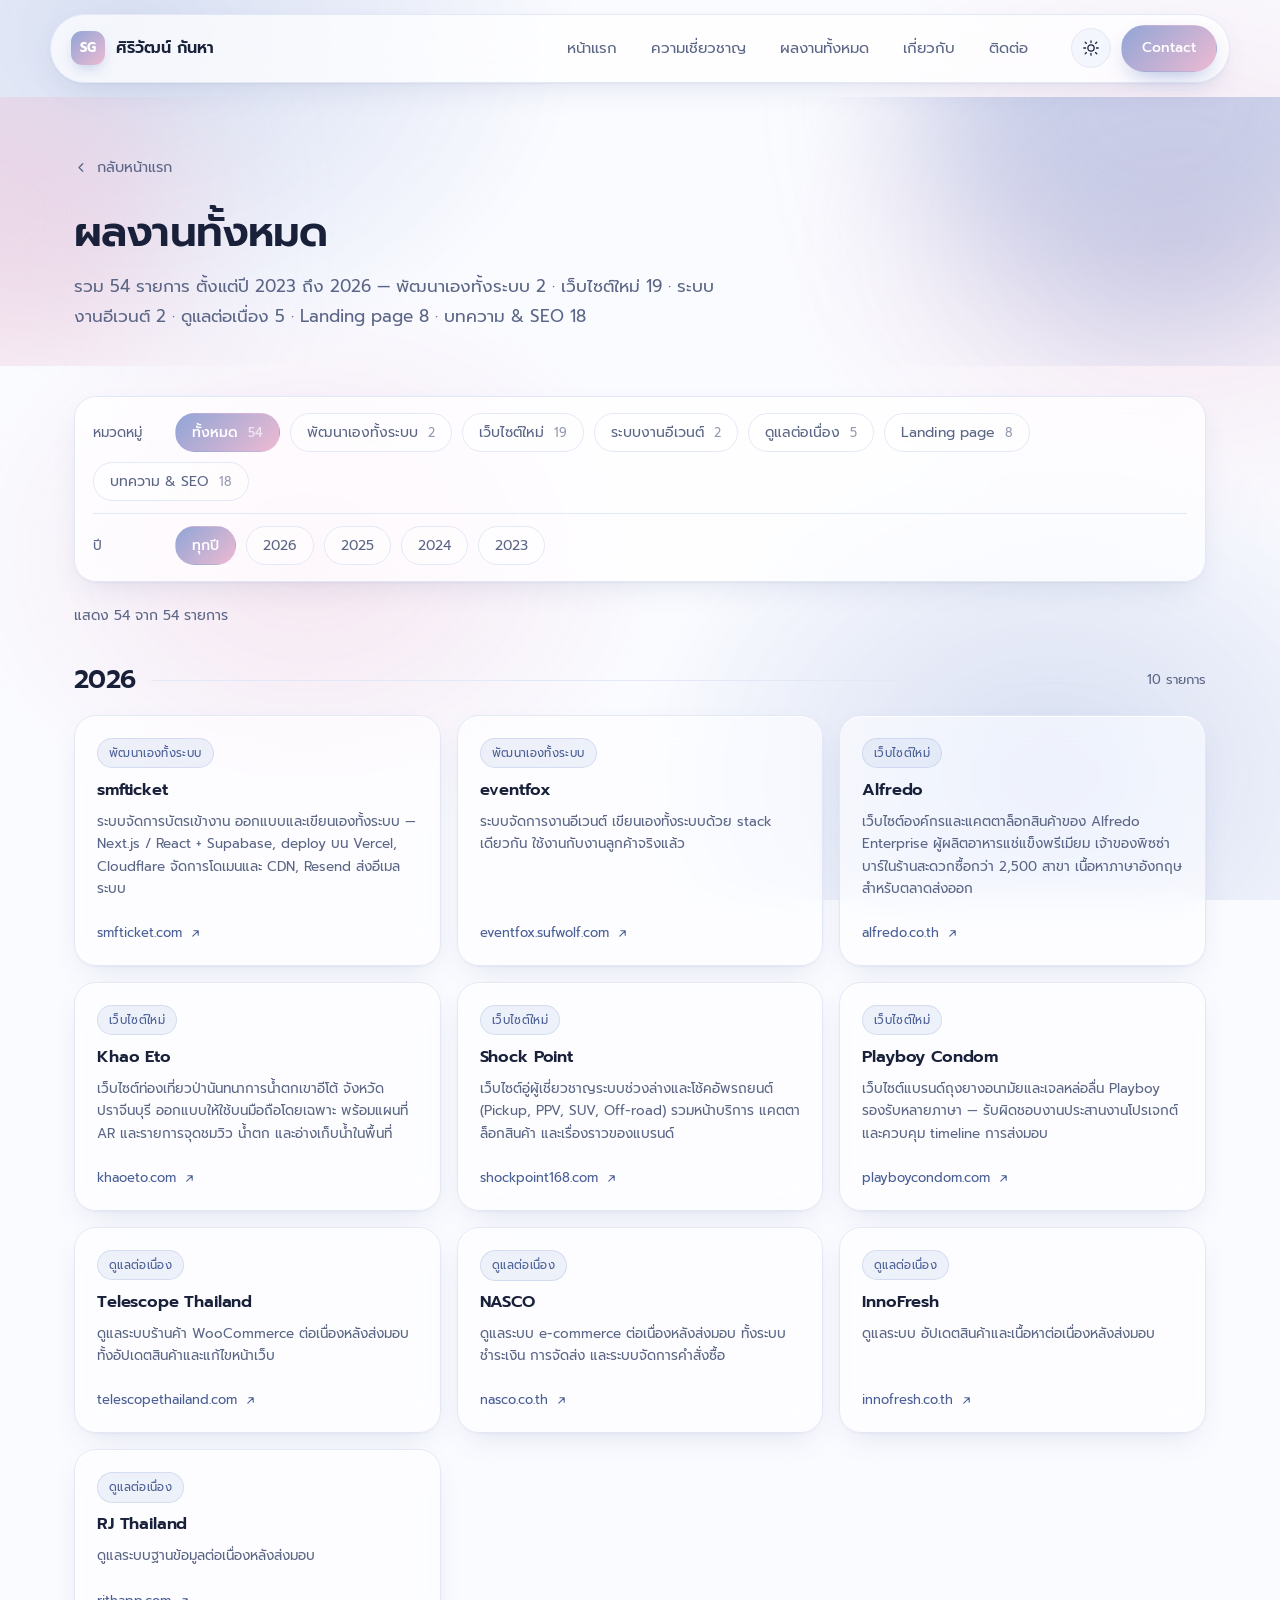
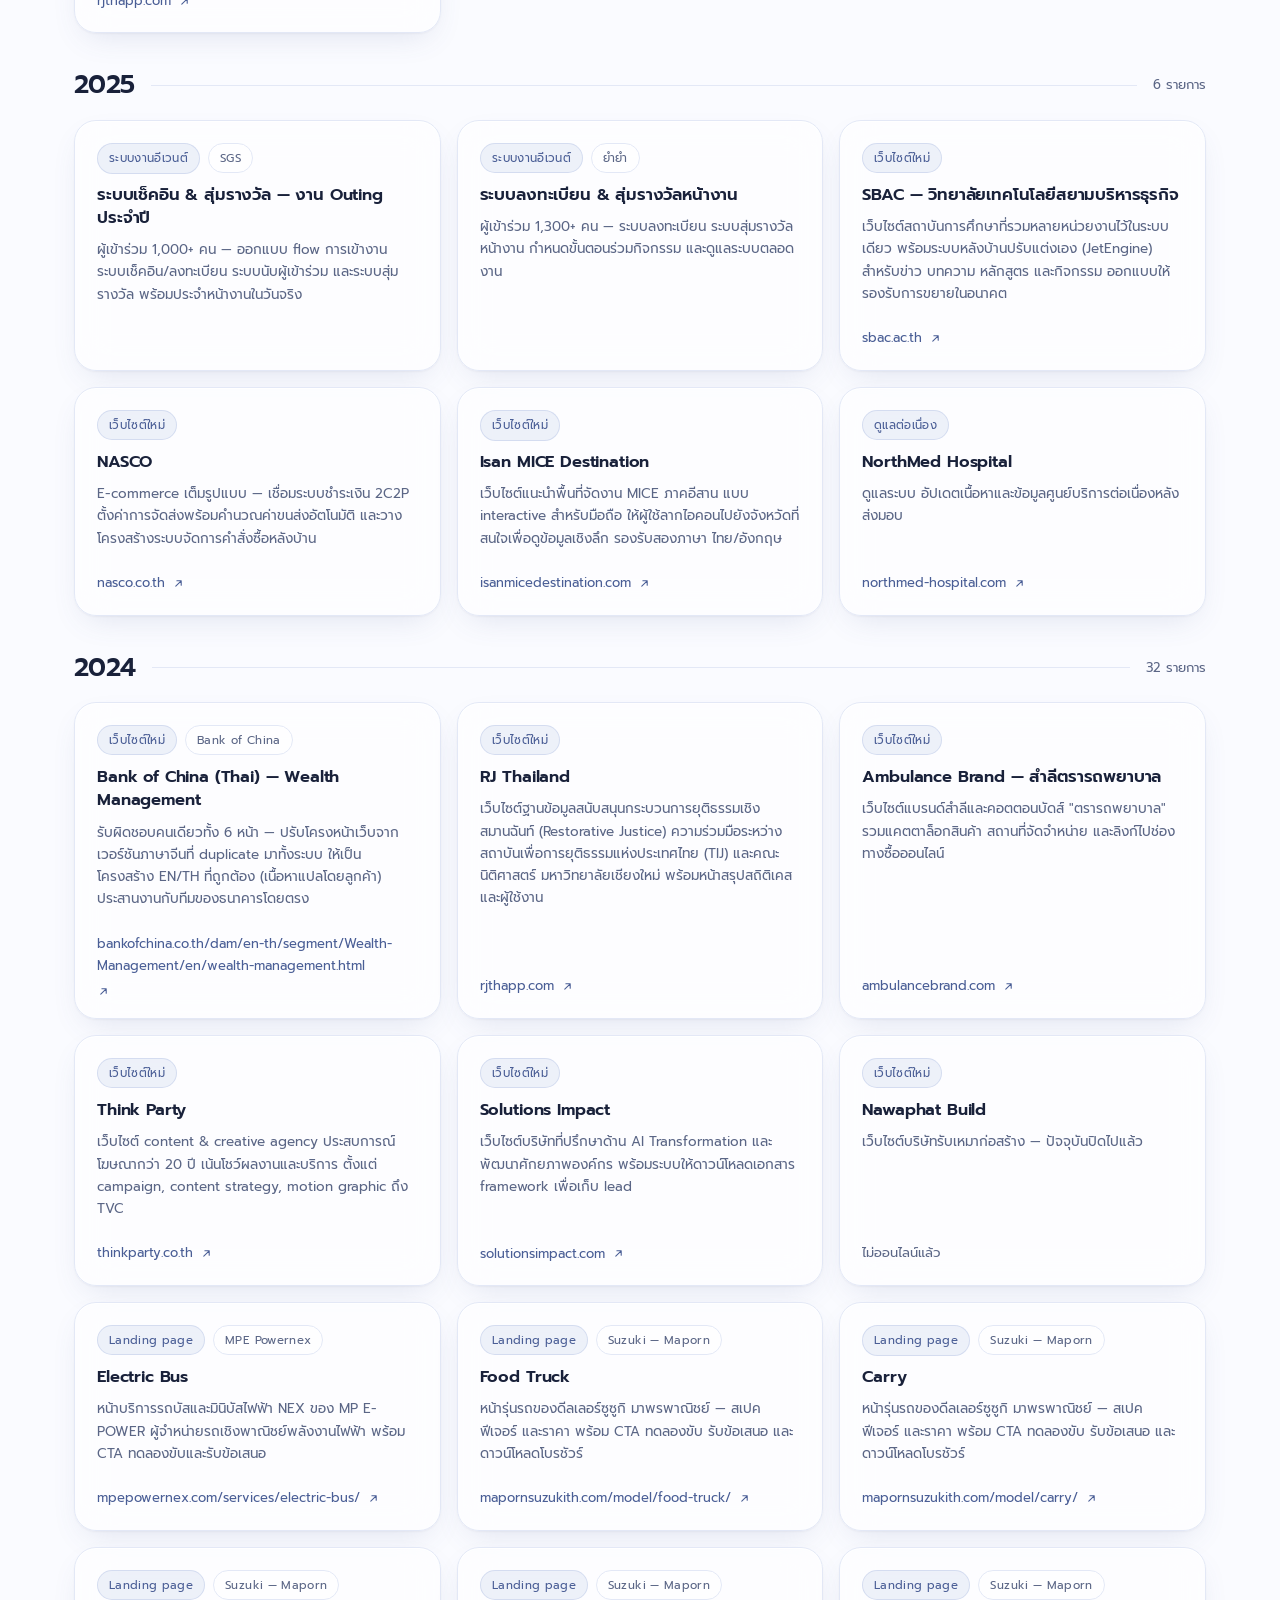
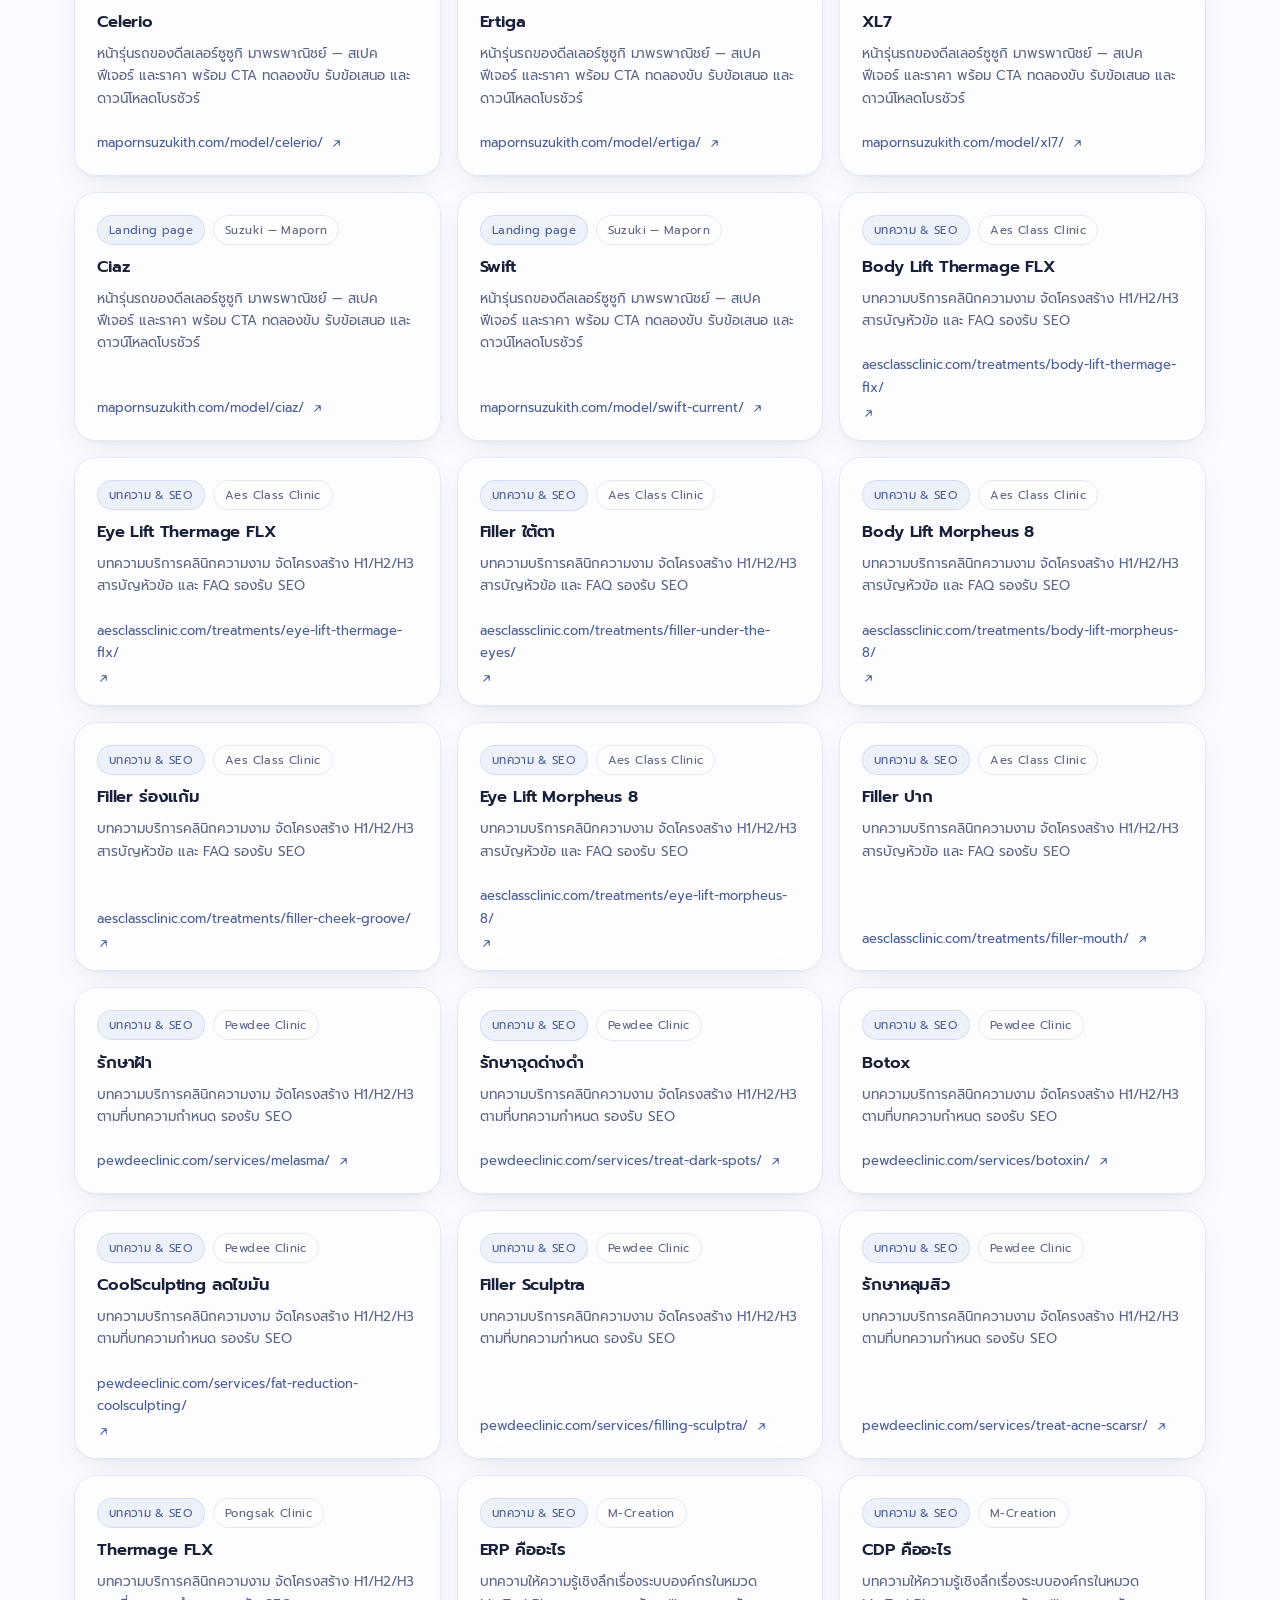
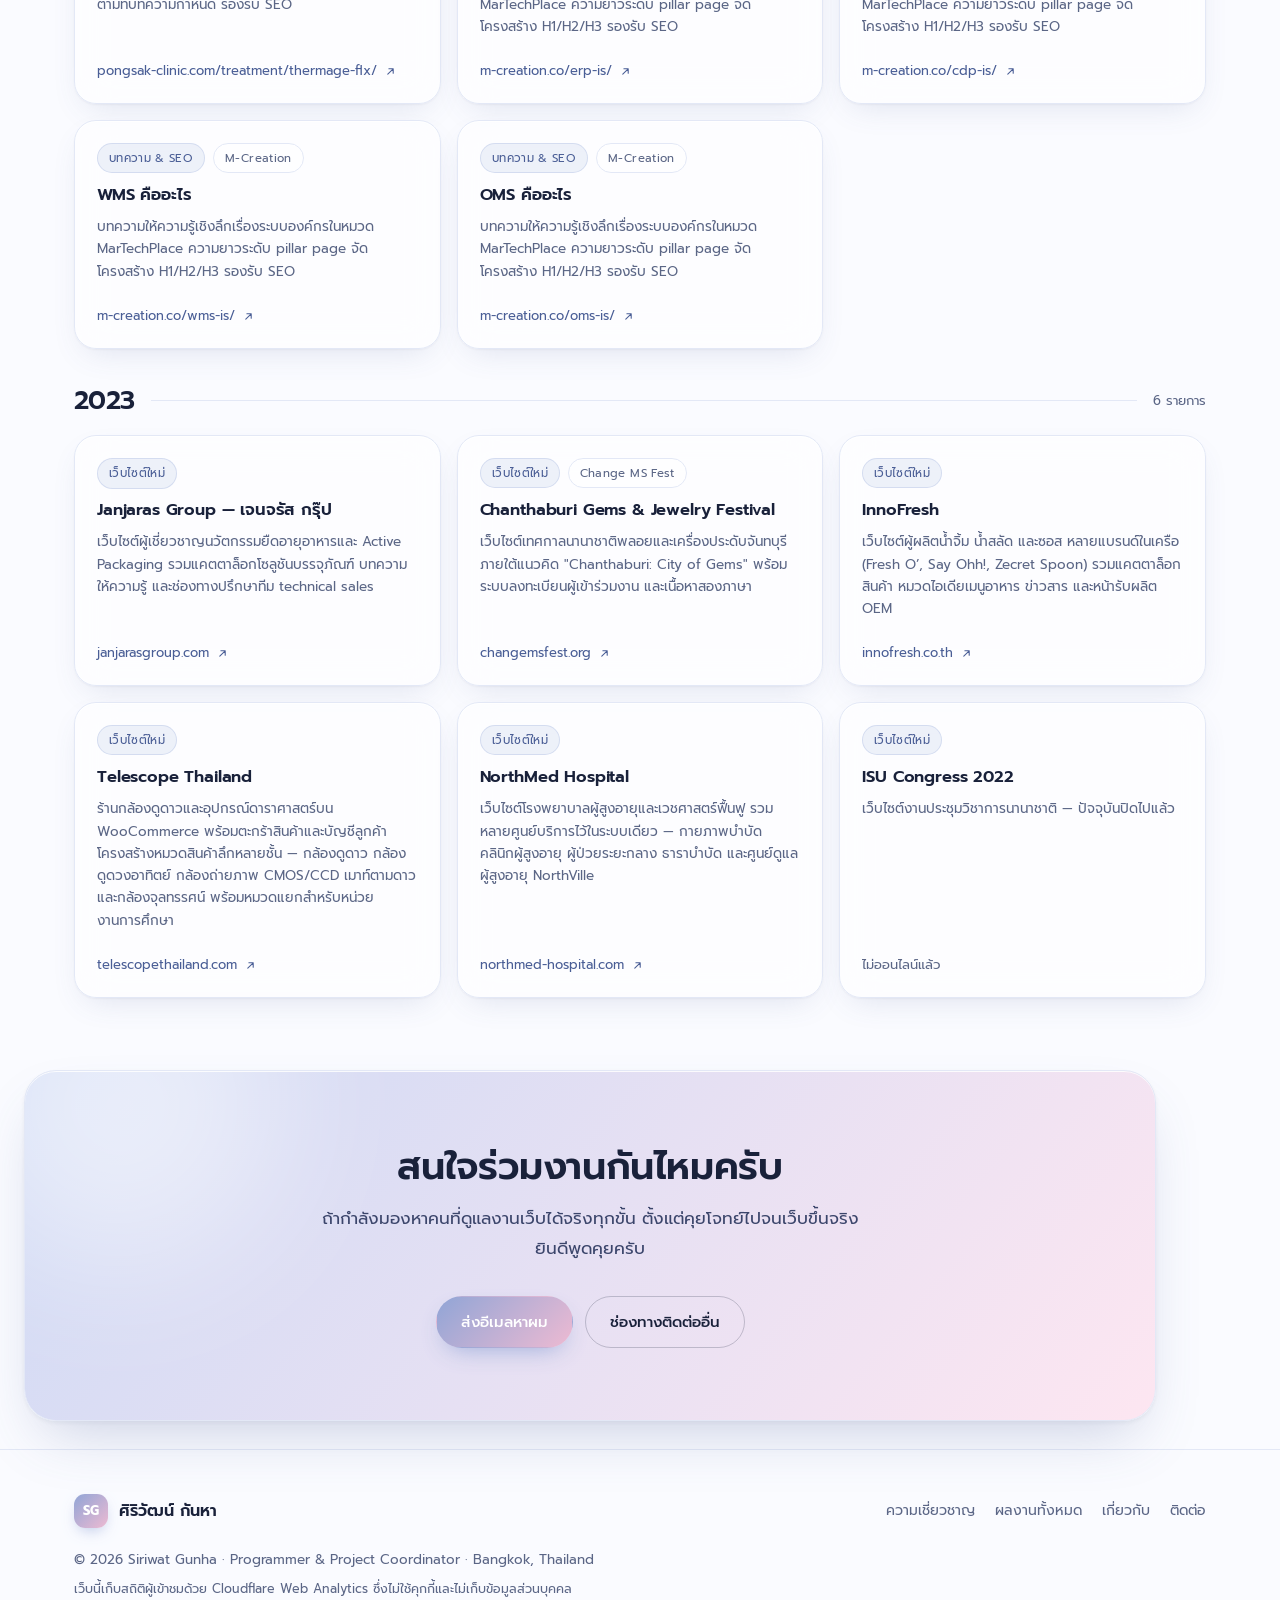
==== commit f3fc694c: "Relabel contact buttons to Contact Co-Authored-By: Claude Opus 5 <noreply@anthropic.com>" ====
--- a/work.html
+++ b/work.html
@@ -41,7 +41,7 @@
         <svg class="icon-sun" viewBox="0 0 24 24" fill="none" stroke="currentColor" stroke-width="1.7" stroke-linecap="round"><circle cx="12" cy="12" r="4.2"/><path d="M12 2.4v2.3M12 19.3v2.3M4.2 4.2l1.7 1.7M18.1 18.1l1.7 1.7M2.4 12h2.3M19.3 12h2.3M4.2 19.8l1.7-1.7M18.1 5.9l1.7-1.7"/></svg>
         <svg class="icon-moon" viewBox="0 0 24 24" fill="none" stroke="currentColor" stroke-width="1.7" stroke-linecap="round" stroke-linejoin="round"><path d="M20.5 14.3A8.5 8.5 0 0 1 9.7 3.5a8.5 8.5 0 1 0 10.8 10.8Z"/></svg>
       </button>
-      <a href="index.html#contact" class="btn btn-primary btn-sm">ติดต่อผม</a>
+      <a href="index.html#contact" class="btn btn-primary btn-sm">Contact</a>
       <button class="burger" id="burger" aria-label="เปิดเมนู">
         <svg viewBox="0 0 24 24" fill="none" stroke="currentColor" stroke-width="1.9" stroke-linecap="round"><path d="M4 7h16M4 12h16M4 17h16"/></svg>
       </button>
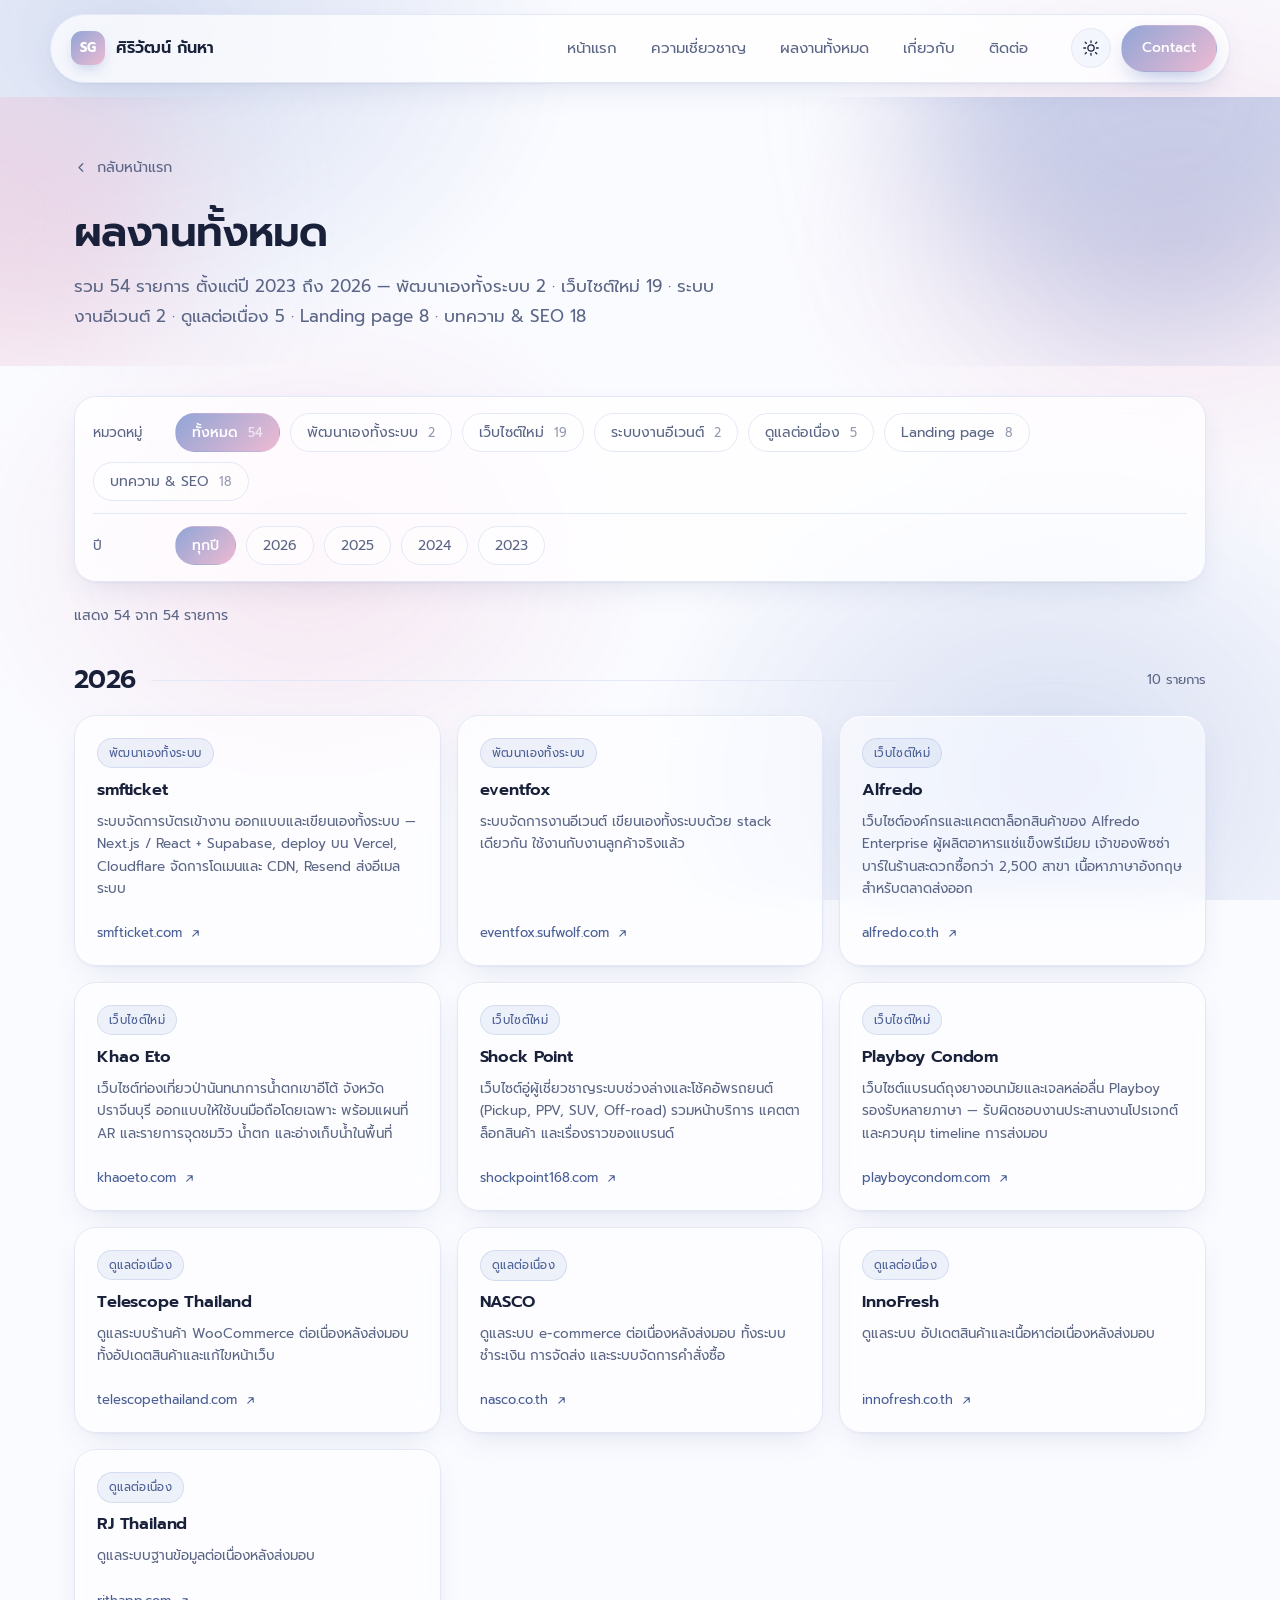
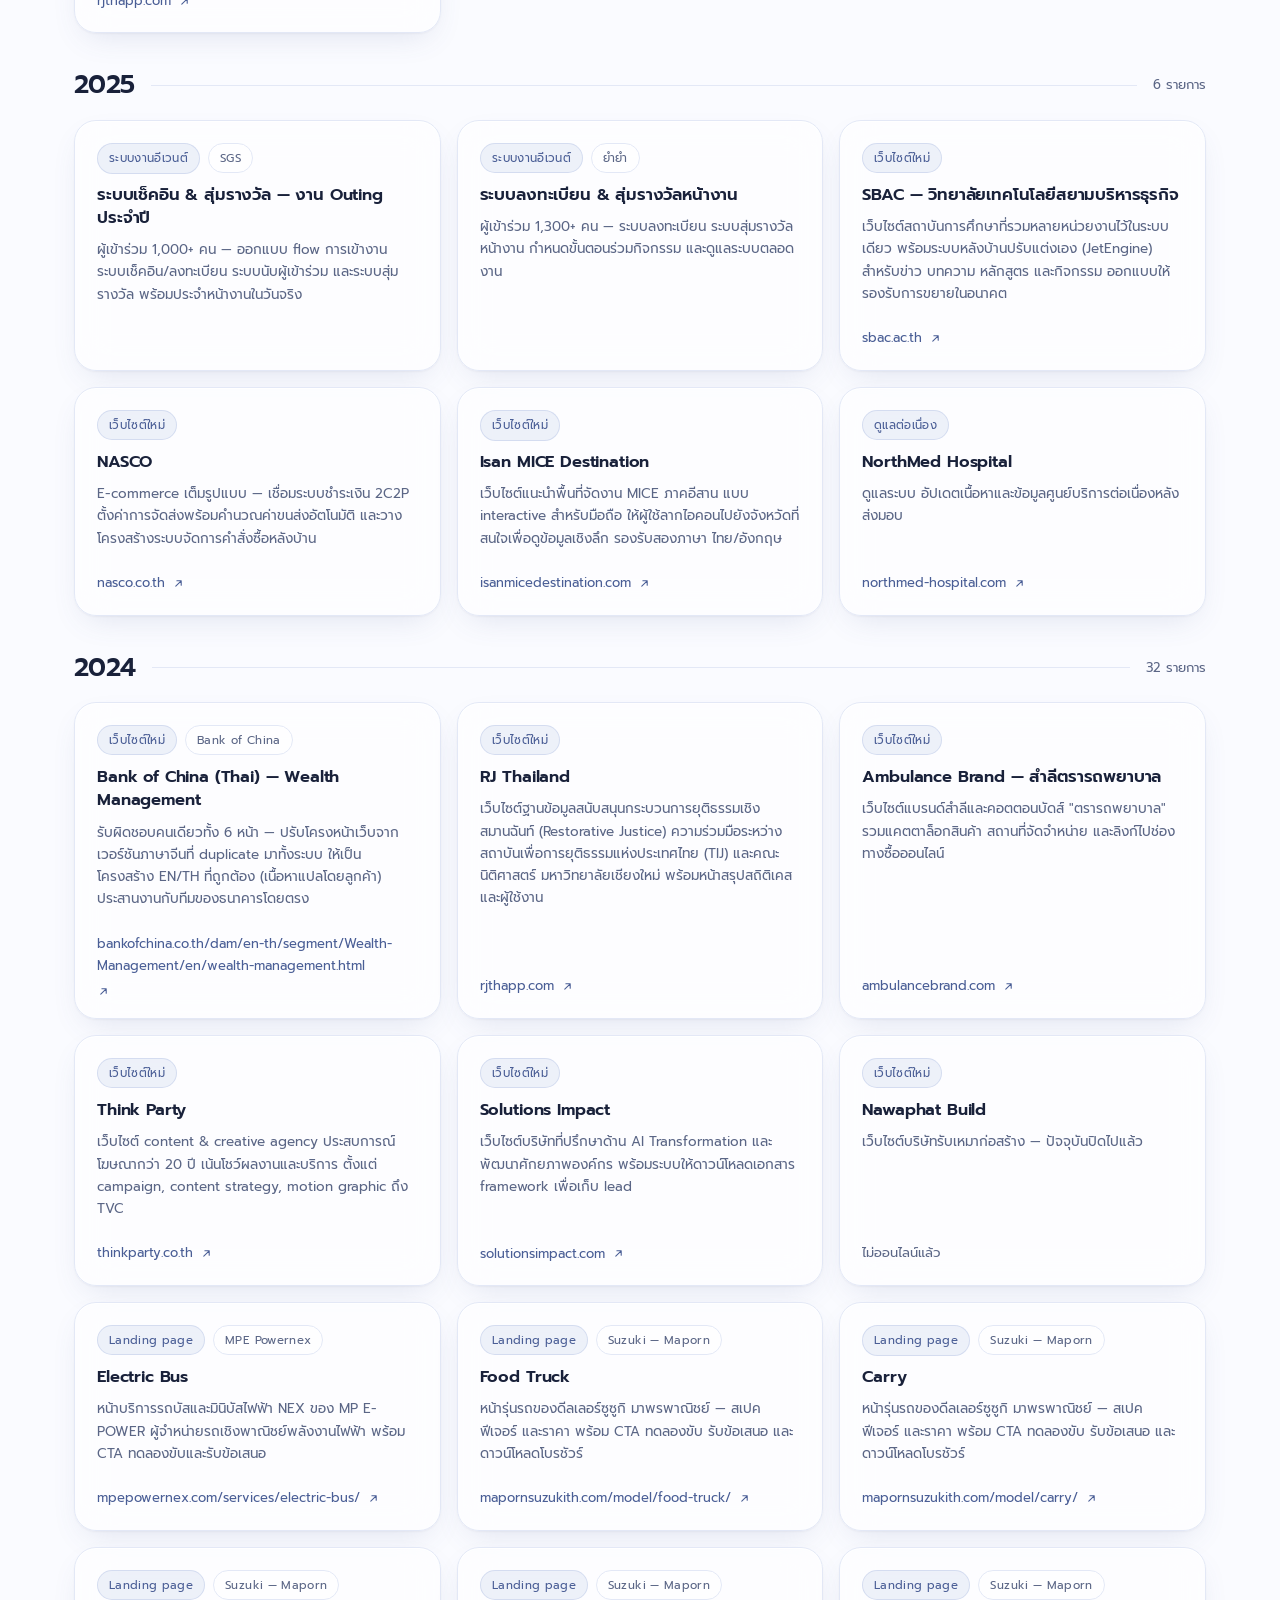
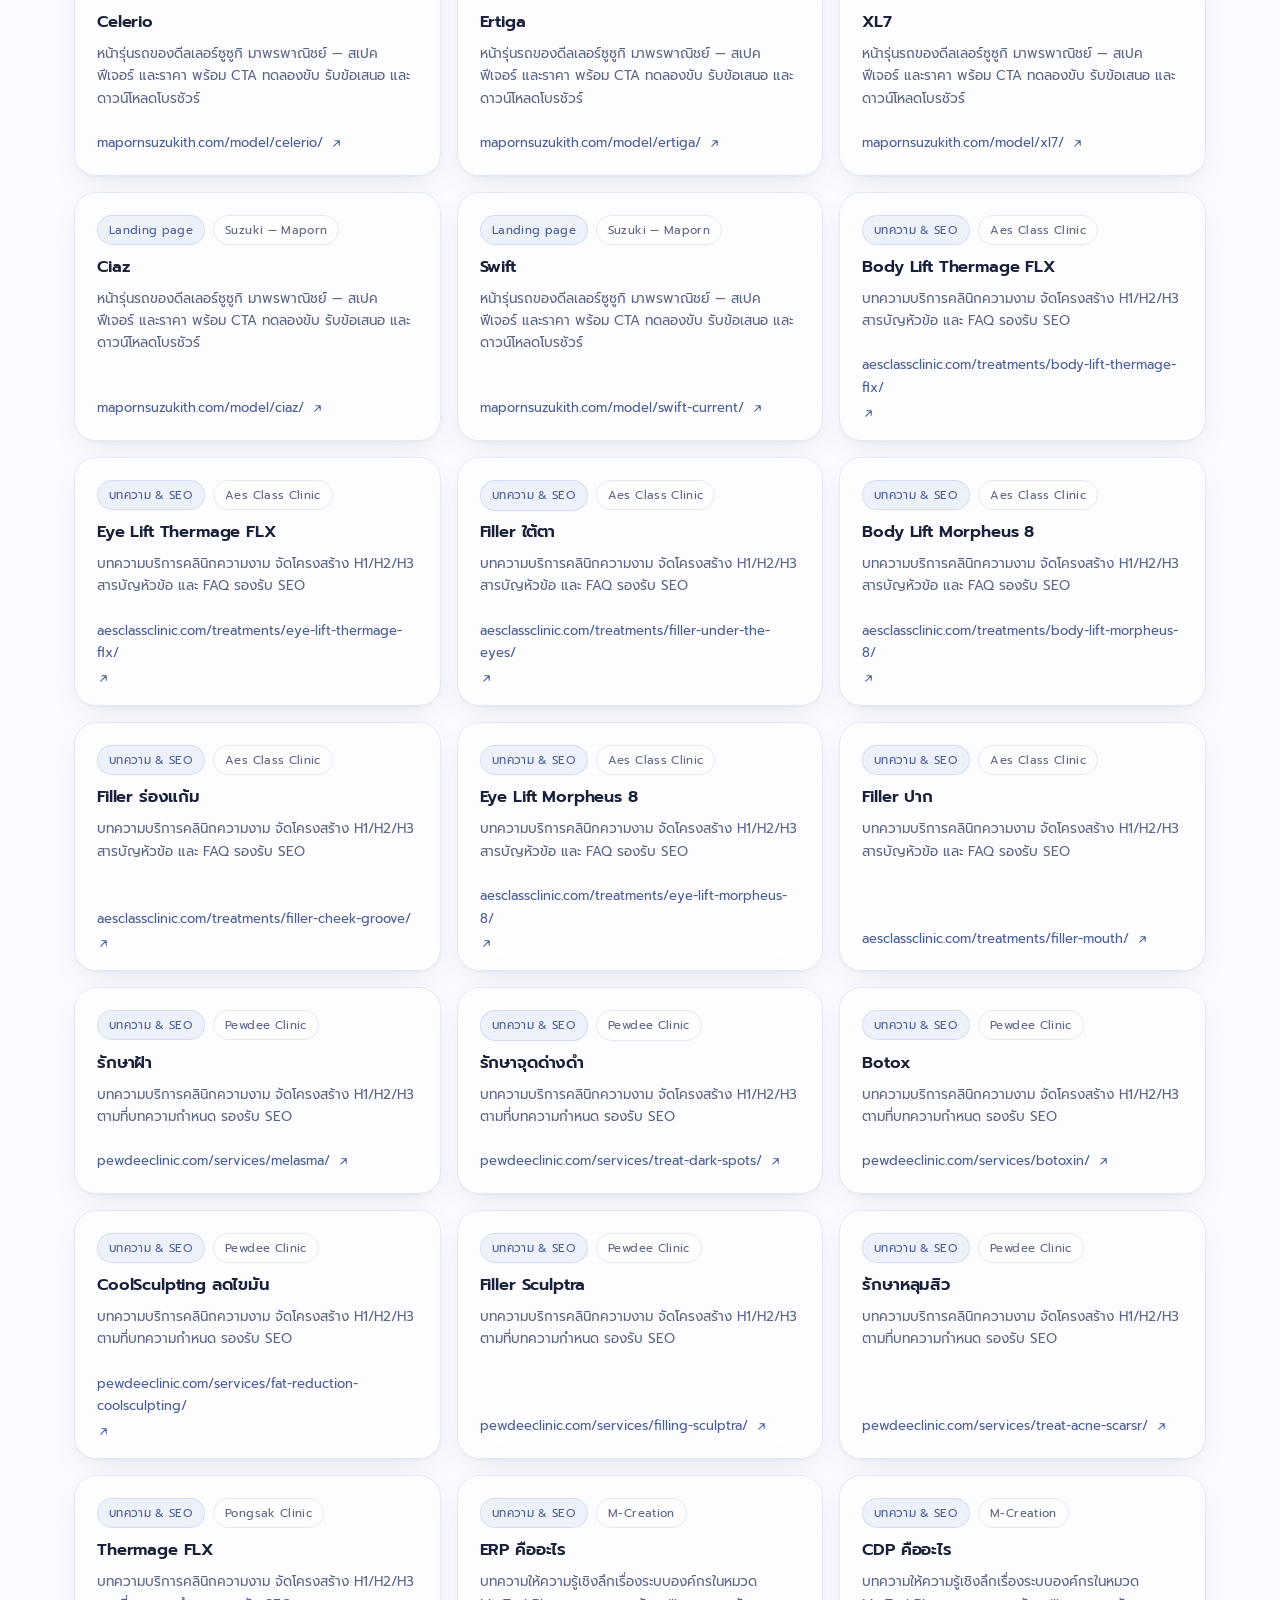
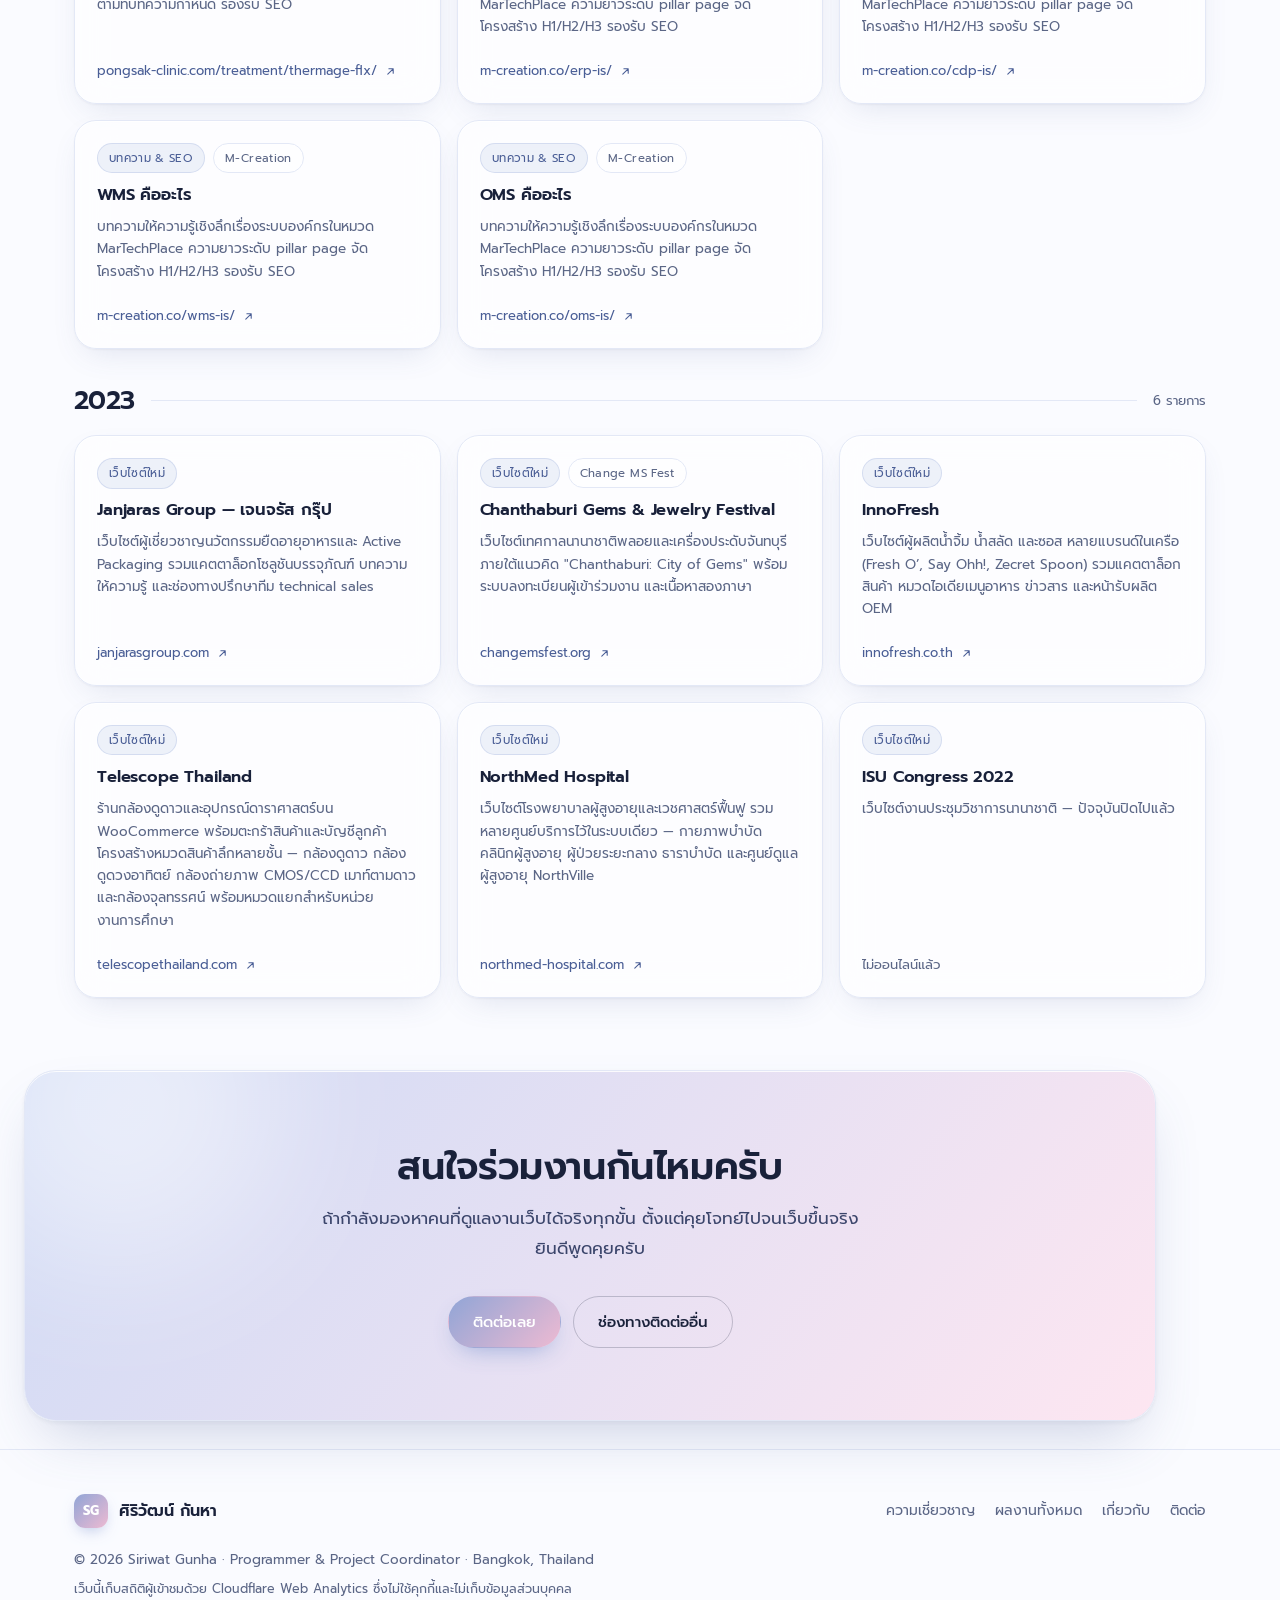
==== commit 31573d54: "Mask the Line ID behind a locked card and relabel the email CTA The real handle is no longer in the " ====
--- a/work.html
+++ b/work.html
@@ -78,7 +78,7 @@
       <h2>สนใจร่วมงานกันไหมครับ</h2>
       <p>ถ้ากำลังมองหาคนที่ดูแลงานเว็บได้จริงทุกขั้น ตั้งแต่คุยโจทย์ไปจนเว็บขึ้นจริง ยินดีพูดคุยครับ</p>
       <div class="cta-actions">
-        <a href="mailto:siriwat.gunha@gmail.com" class="btn btn-primary">ส่งอีเมลหาผม</a>
+        <a href="mailto:siriwat.gunha@gmail.com" class="btn btn-primary">ติดต่อเลย</a>
         <a href="index.html#contact" class="btn btn-ghost">ช่องทางติดต่ออื่น</a>
       </div>
     </div>
--- a/styles.css
+++ b/styles.css
@@ -508,3 +508,26 @@
   .filters{position:static;padding:14px}
   .year-head h2{font-size:22px}
 }
+
+/* ---------- locked contact card (กิมมิก ไม่ให้เปิด) ---------- */
+.contact-card.locked{
+  position:relative;
+  cursor:not-allowed;
+  -webkit-user-select:none;user-select:none;
+}
+.contact-card.locked:hover{transform:none;border-color:var(--border)}
+.contact-card.locked .locked-val{
+  filter:blur(6px);
+  opacity:.75;
+  pointer-events:none;
+  letter-spacing:.06em;
+}
+.contact-card .lock{
+  position:absolute;right:22px;top:50%;transform:translateY(-50%);
+  width:34px;height:34px;border-radius:50%;
+  display:grid;place-items:center;
+  background:var(--glass-soft);
+  border:1px solid var(--border);
+  color:var(--text-dim);
+}
+.contact-card .lock svg{width:16px;height:16px}
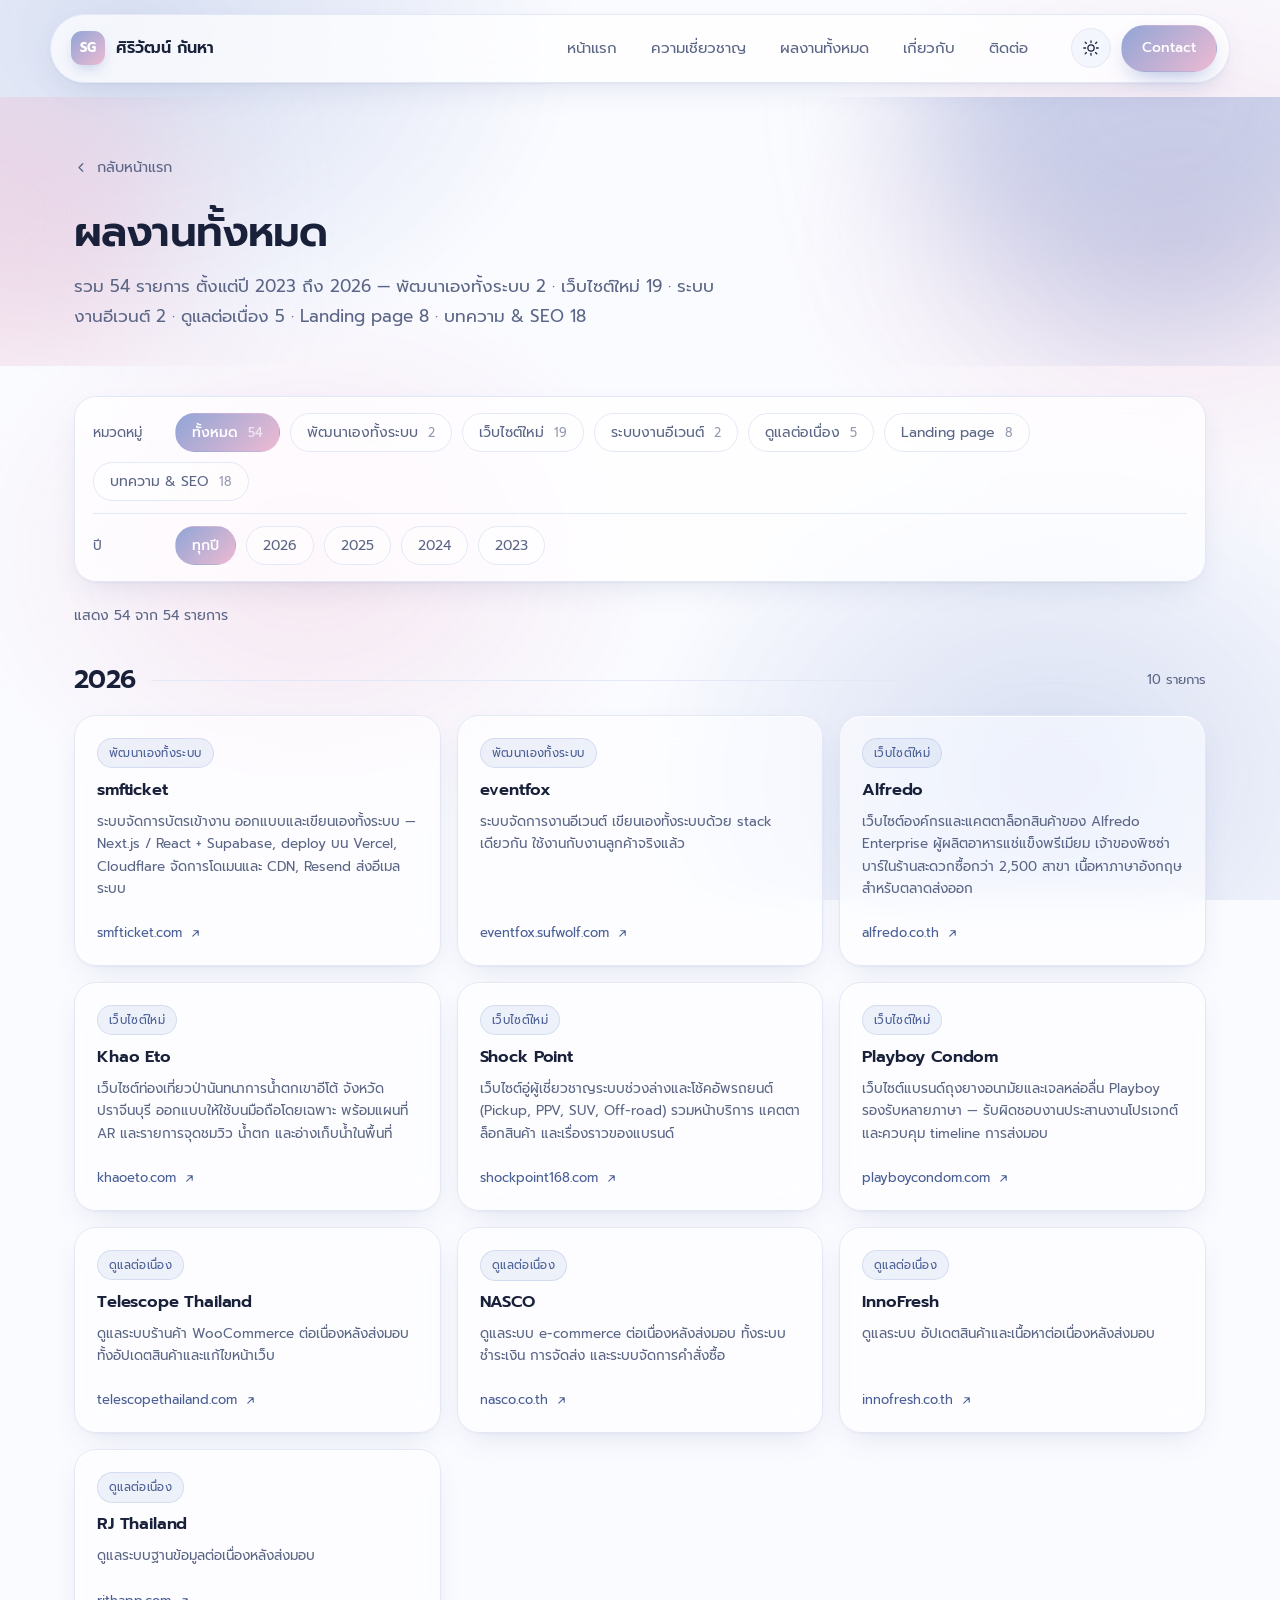
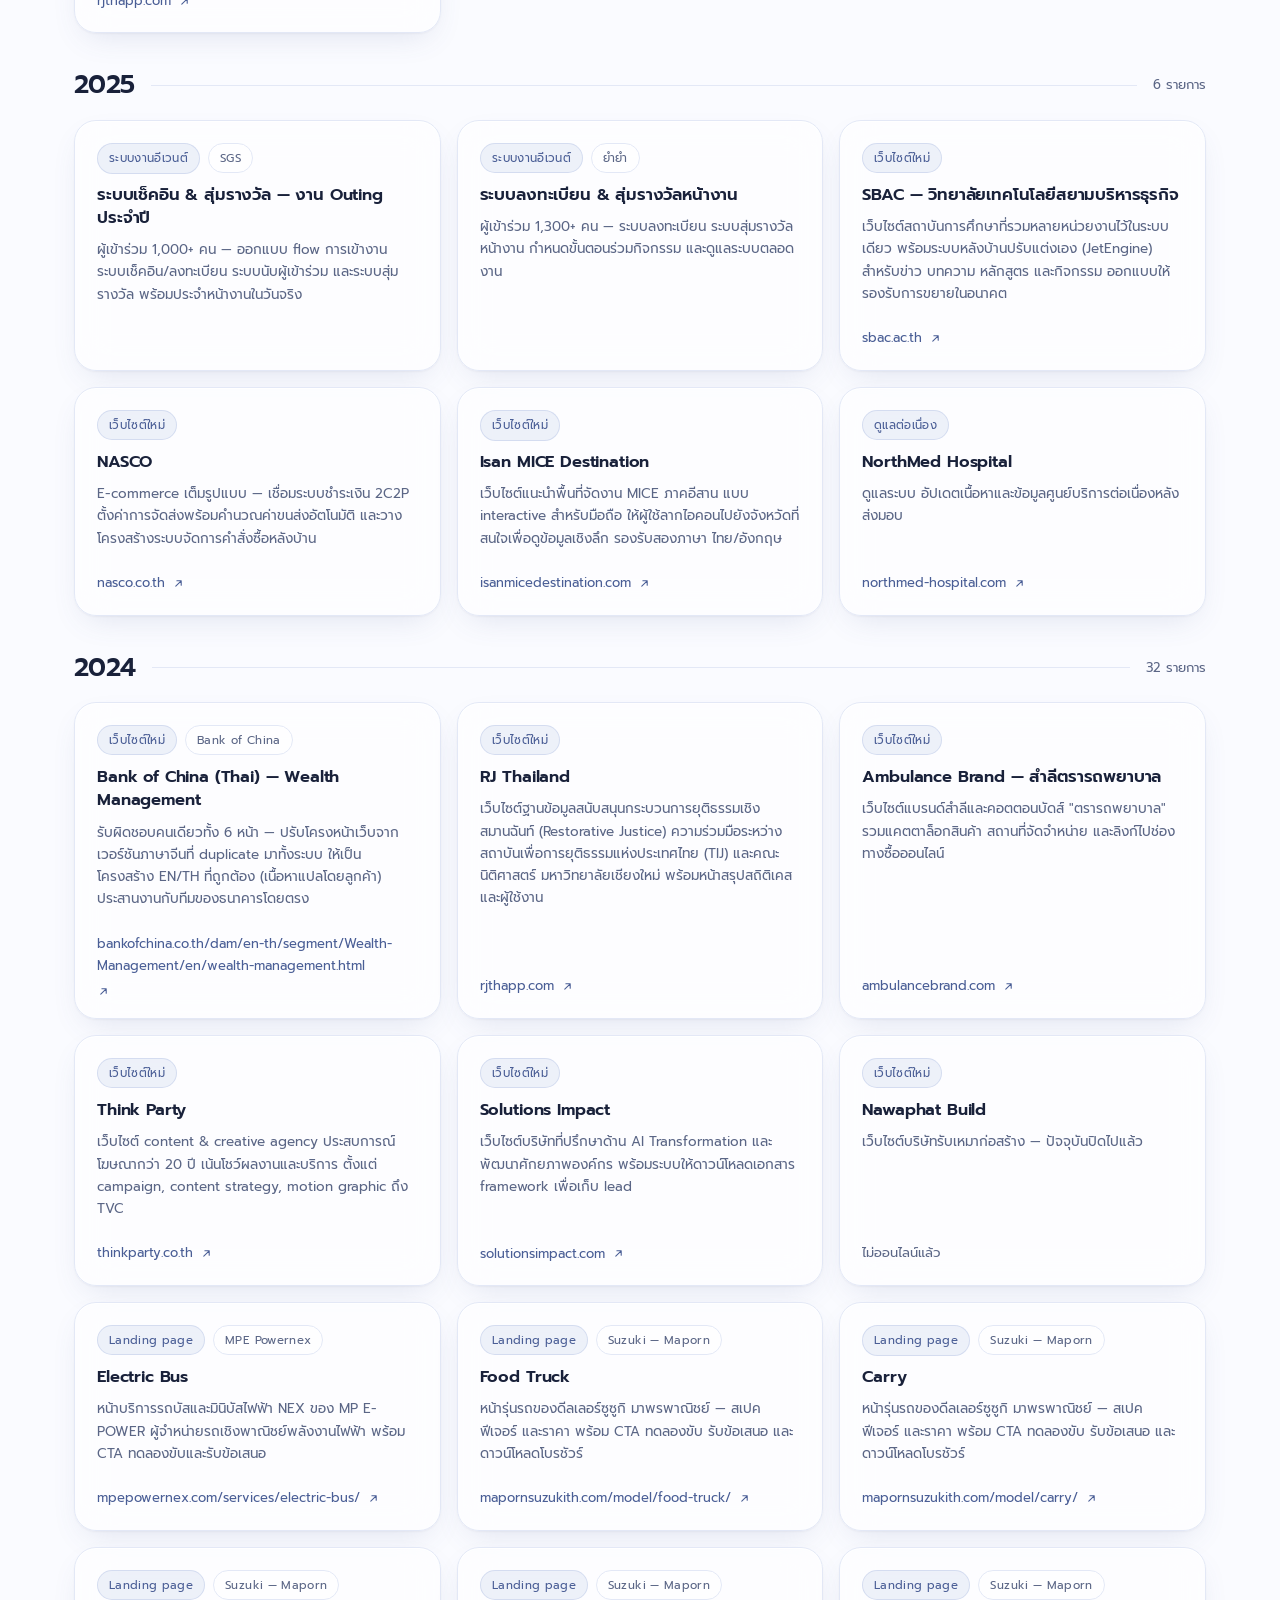
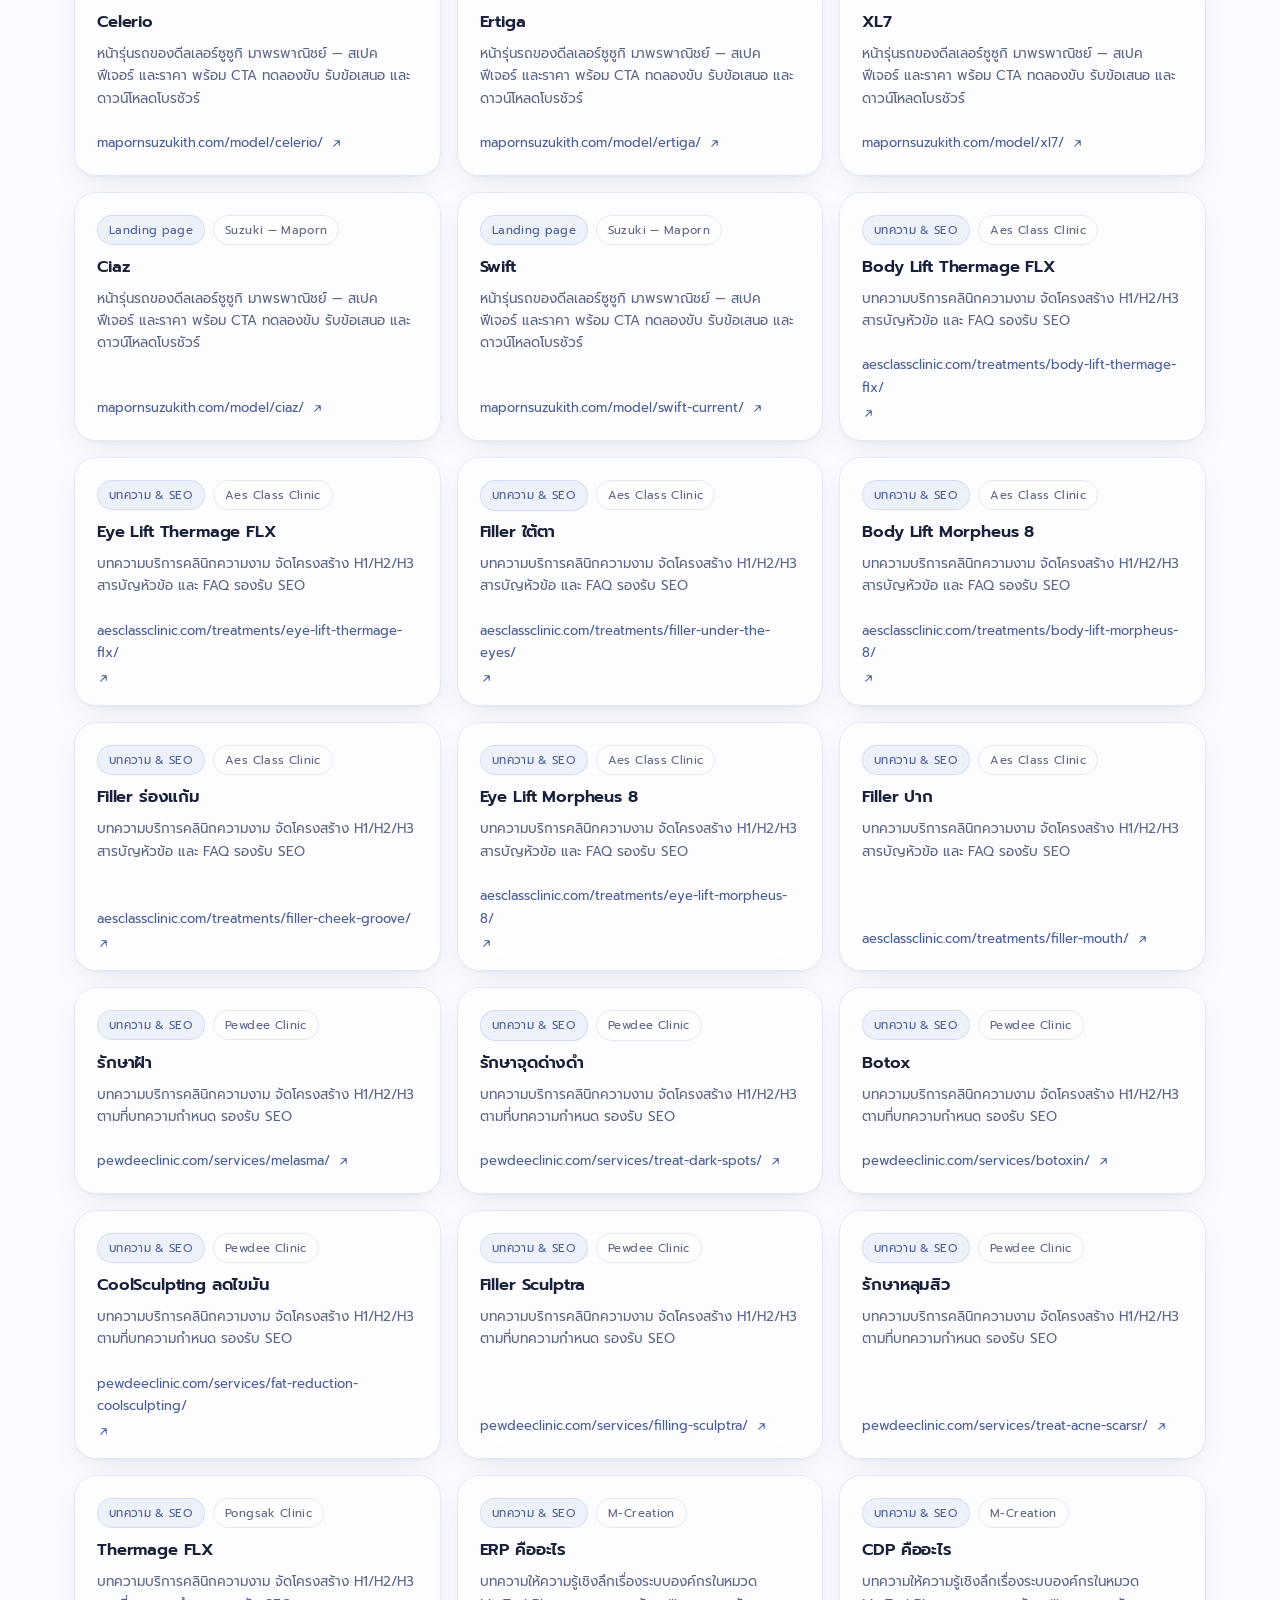
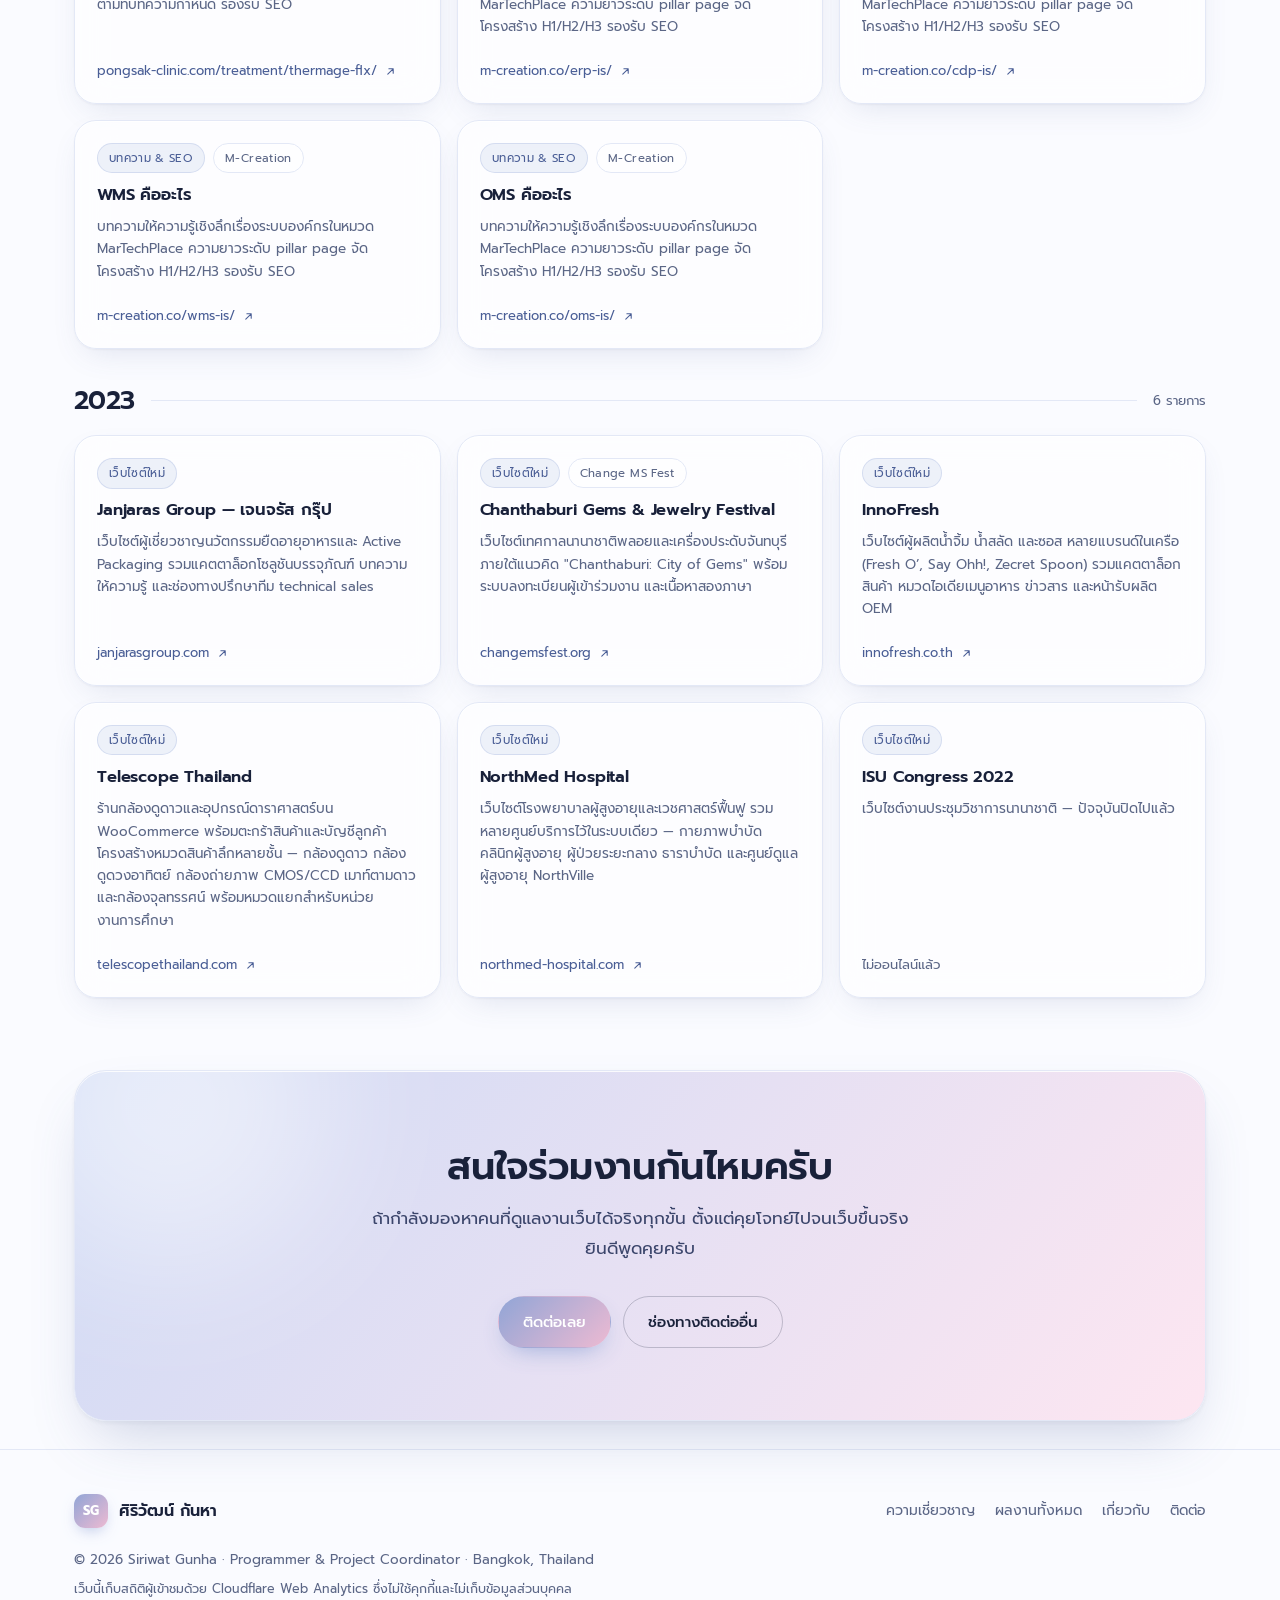
==== commit a3c493dd: "Fix off-centre CTA band on the all-work page The inline margin shorthand was overriding .wrap's auto" ====
--- a/work.html
+++ b/work.html
@@ -22,7 +22,7 @@
   })();
   document.documentElement.classList.add('js');
 </script>
-<link rel="stylesheet" href="styles.css">
+<link rel="stylesheet" href="styles.css?v=3">
 </head>
 <body>
 
@@ -72,7 +72,7 @@
     <div id="results"></div>
   </div>
 
-  <div class="wrap" style="margin:72px 0 0">
+  <div class="wrap" style="margin-top:72px">
     <div class="cta-band">
       <div class="orb orb-c"></div>
       <h2>สนใจร่วมงานกันไหมครับ</h2>
@@ -101,7 +101,7 @@
   </div>
 </footer>
 
-<script src="projects.js"></script>
+<script src="projects.js?v=3"></script>
 <script>
 (function () {
   var root = document.documentElement;
@@ -260,6 +260,6 @@
   render();
 })();
 </script>
-<script src="analytics.js"></script>
+<script src="analytics.js?v=3"></script>
 </body>
 </html>
--- a/styles.css
+++ b/styles.css
@@ -531,3 +531,30 @@
   color:var(--text-dim);
 }
 .contact-card .lock svg{width:16px;height:16px}
+
+/* ---------- peekable contact card (เบอร์โทร กดเพื่อเปิด) ---------- */
+.contact-card.peekable{position:relative}
+.contact-card .masked-val{
+  filter:blur(6px);
+  opacity:.75;
+  letter-spacing:.06em;
+  transition:filter .25s ease, opacity .25s ease;
+}
+.contact-card .masked-val.shown{filter:none;opacity:1}
+.contact-card .masked-val a{color:inherit}
+.contact-card .masked-val a:hover{text-decoration:underline}
+.peek{
+  position:absolute;right:22px;top:50%;transform:translateY(-50%);
+  width:34px;height:34px;border-radius:50%;
+  display:grid;place-items:center;cursor:pointer;
+  background:var(--glass-soft);
+  border:1px solid var(--border);
+  color:var(--text-dim);
+  transition:color .2s ease,border-color .2s ease,transform .2s ease;
+}
+.peek:hover{color:var(--text);border-color:var(--accent);transform:translateY(-50%) scale(1.06)}
+.peek:focus-visible{outline:2px solid var(--accent);outline-offset:2px}
+.peek svg{width:17px;height:17px}
+.peek .eye-on{display:none}
+.peek[aria-expanded="true"] .eye-off{display:none}
+.peek[aria-expanded="true"] .eye-on{display:block}
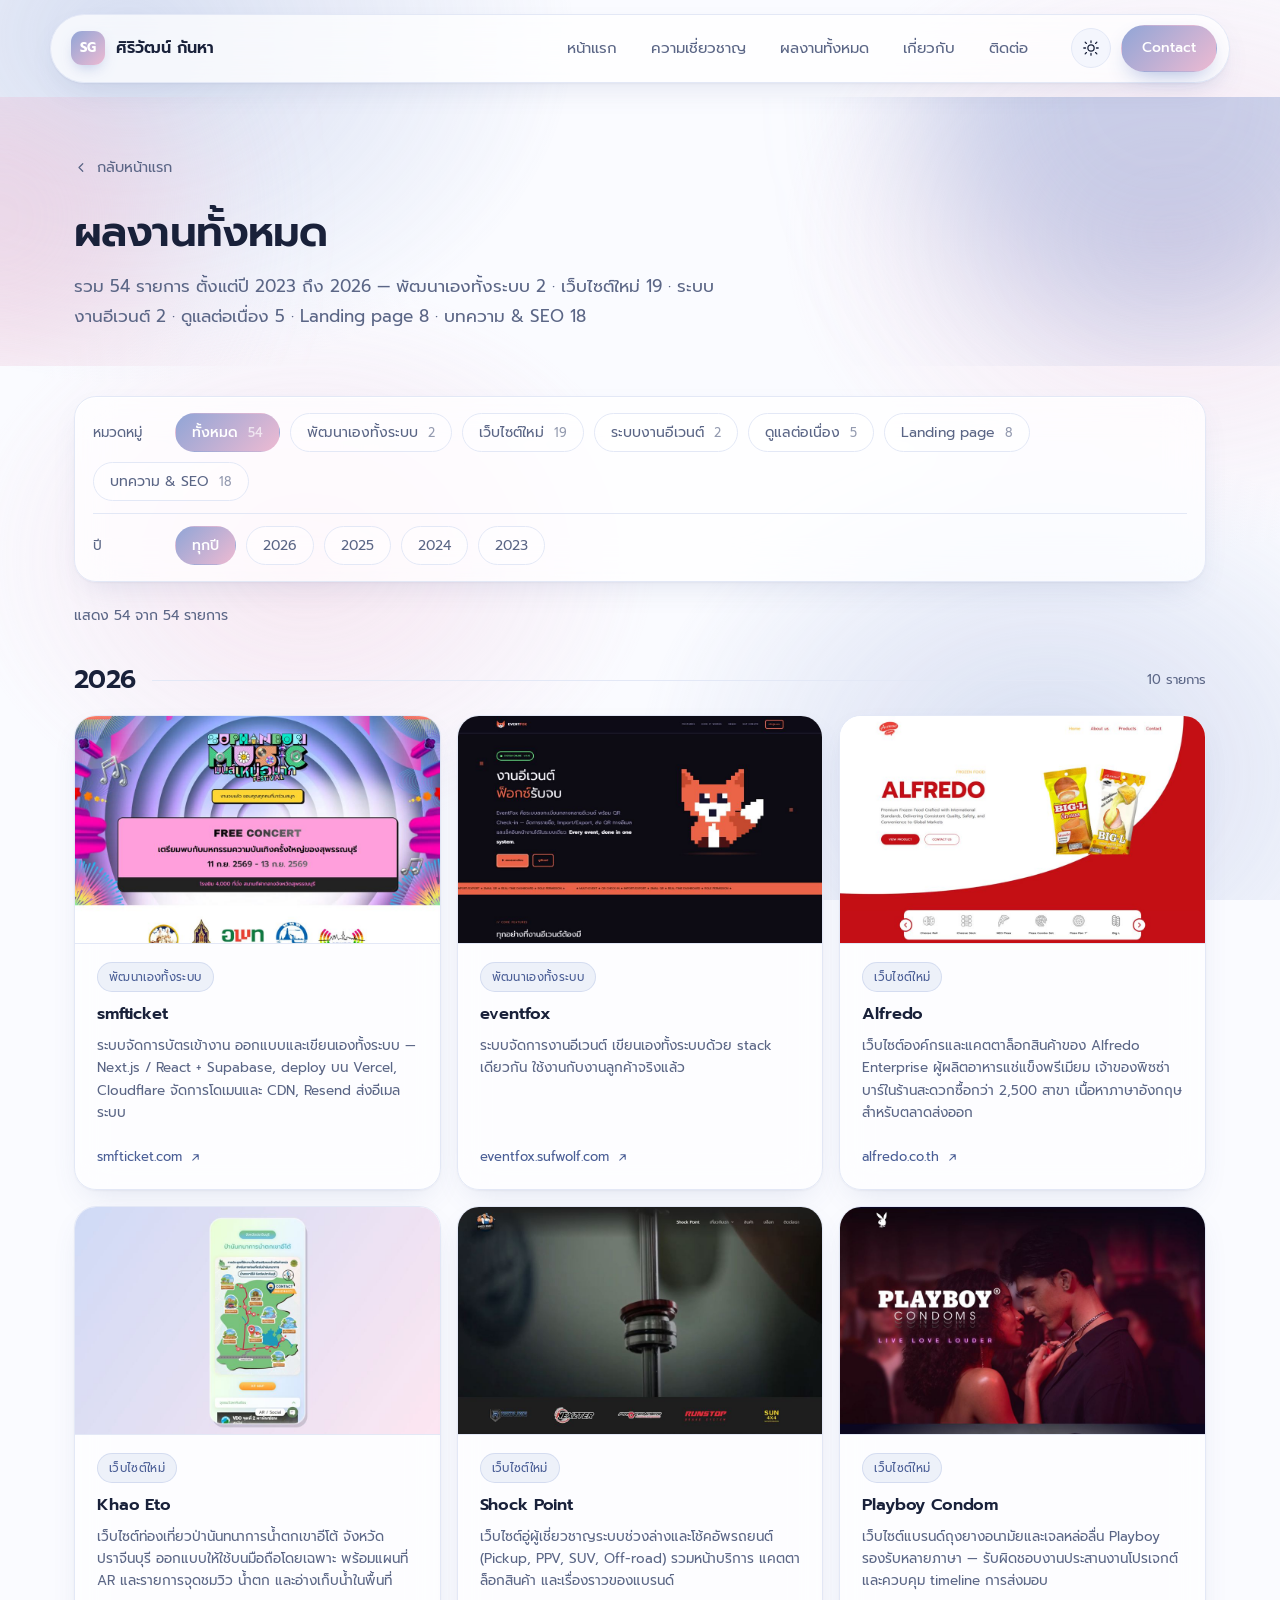
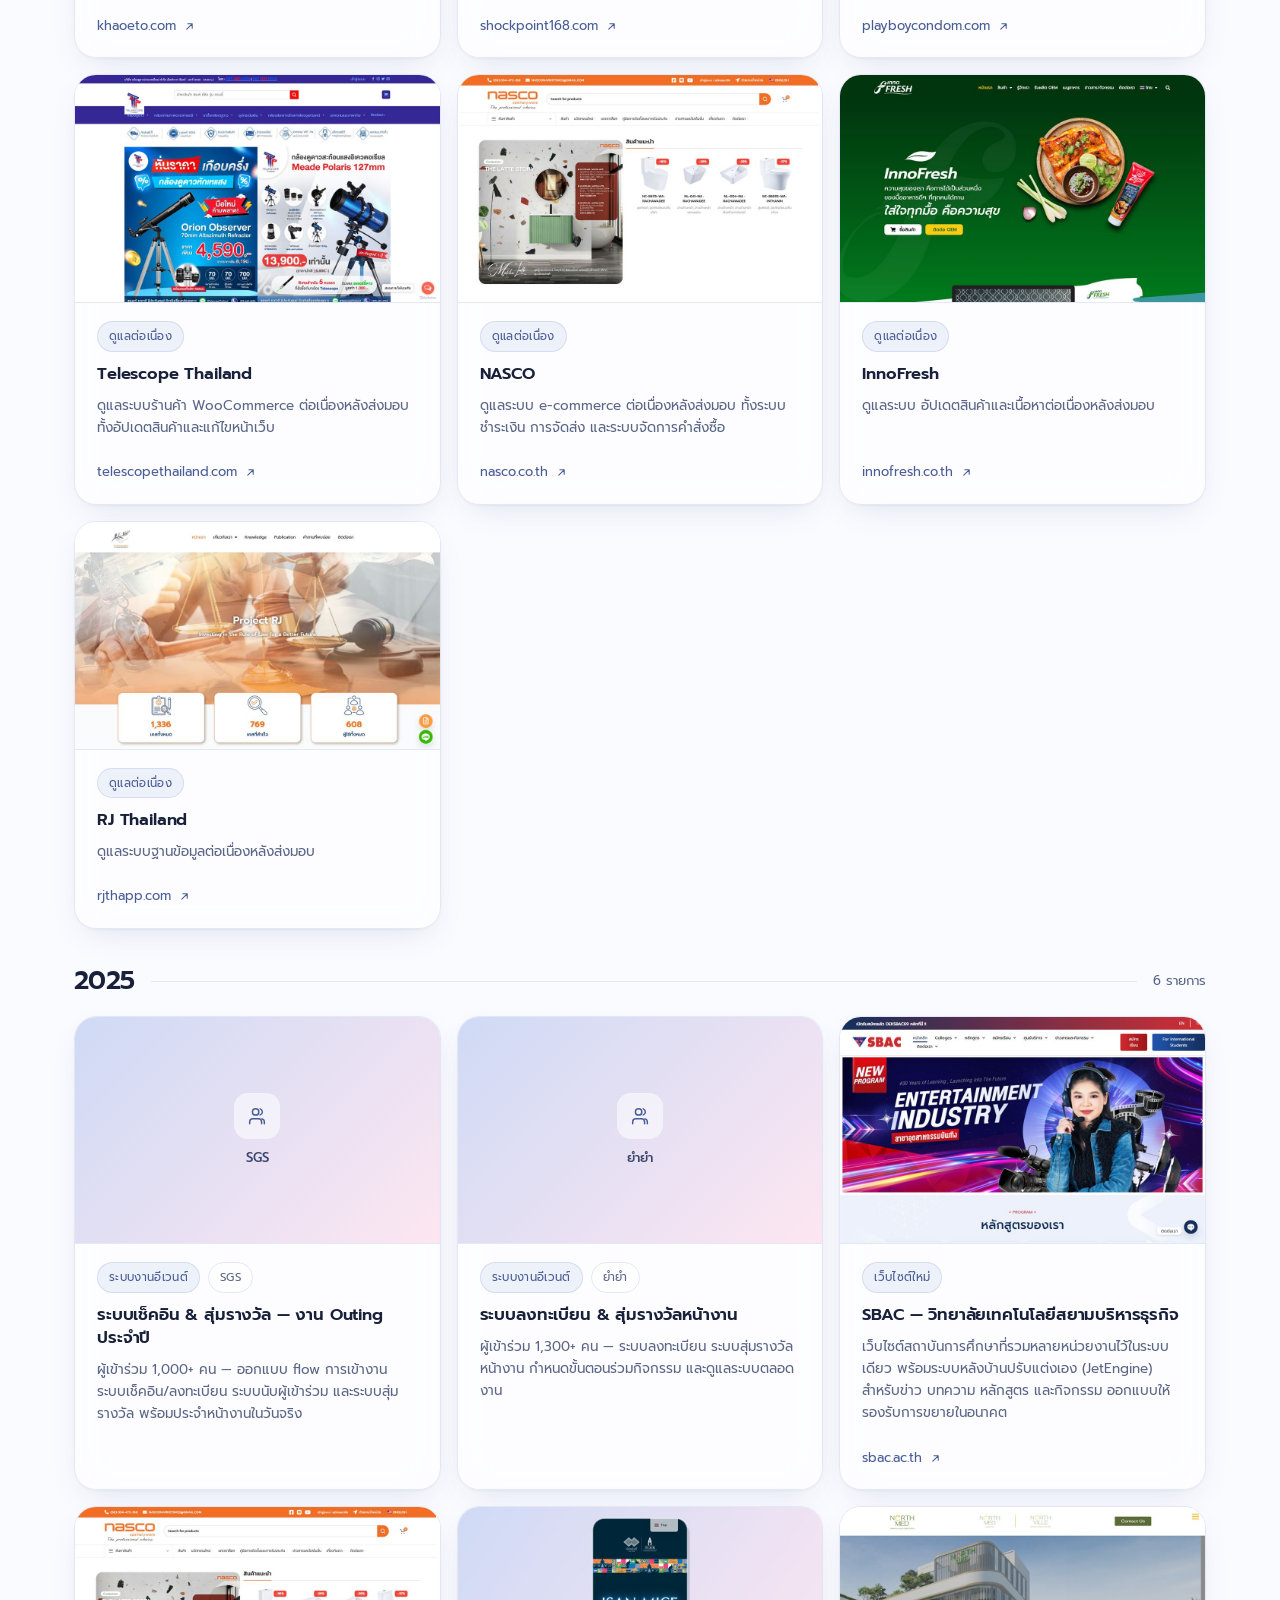
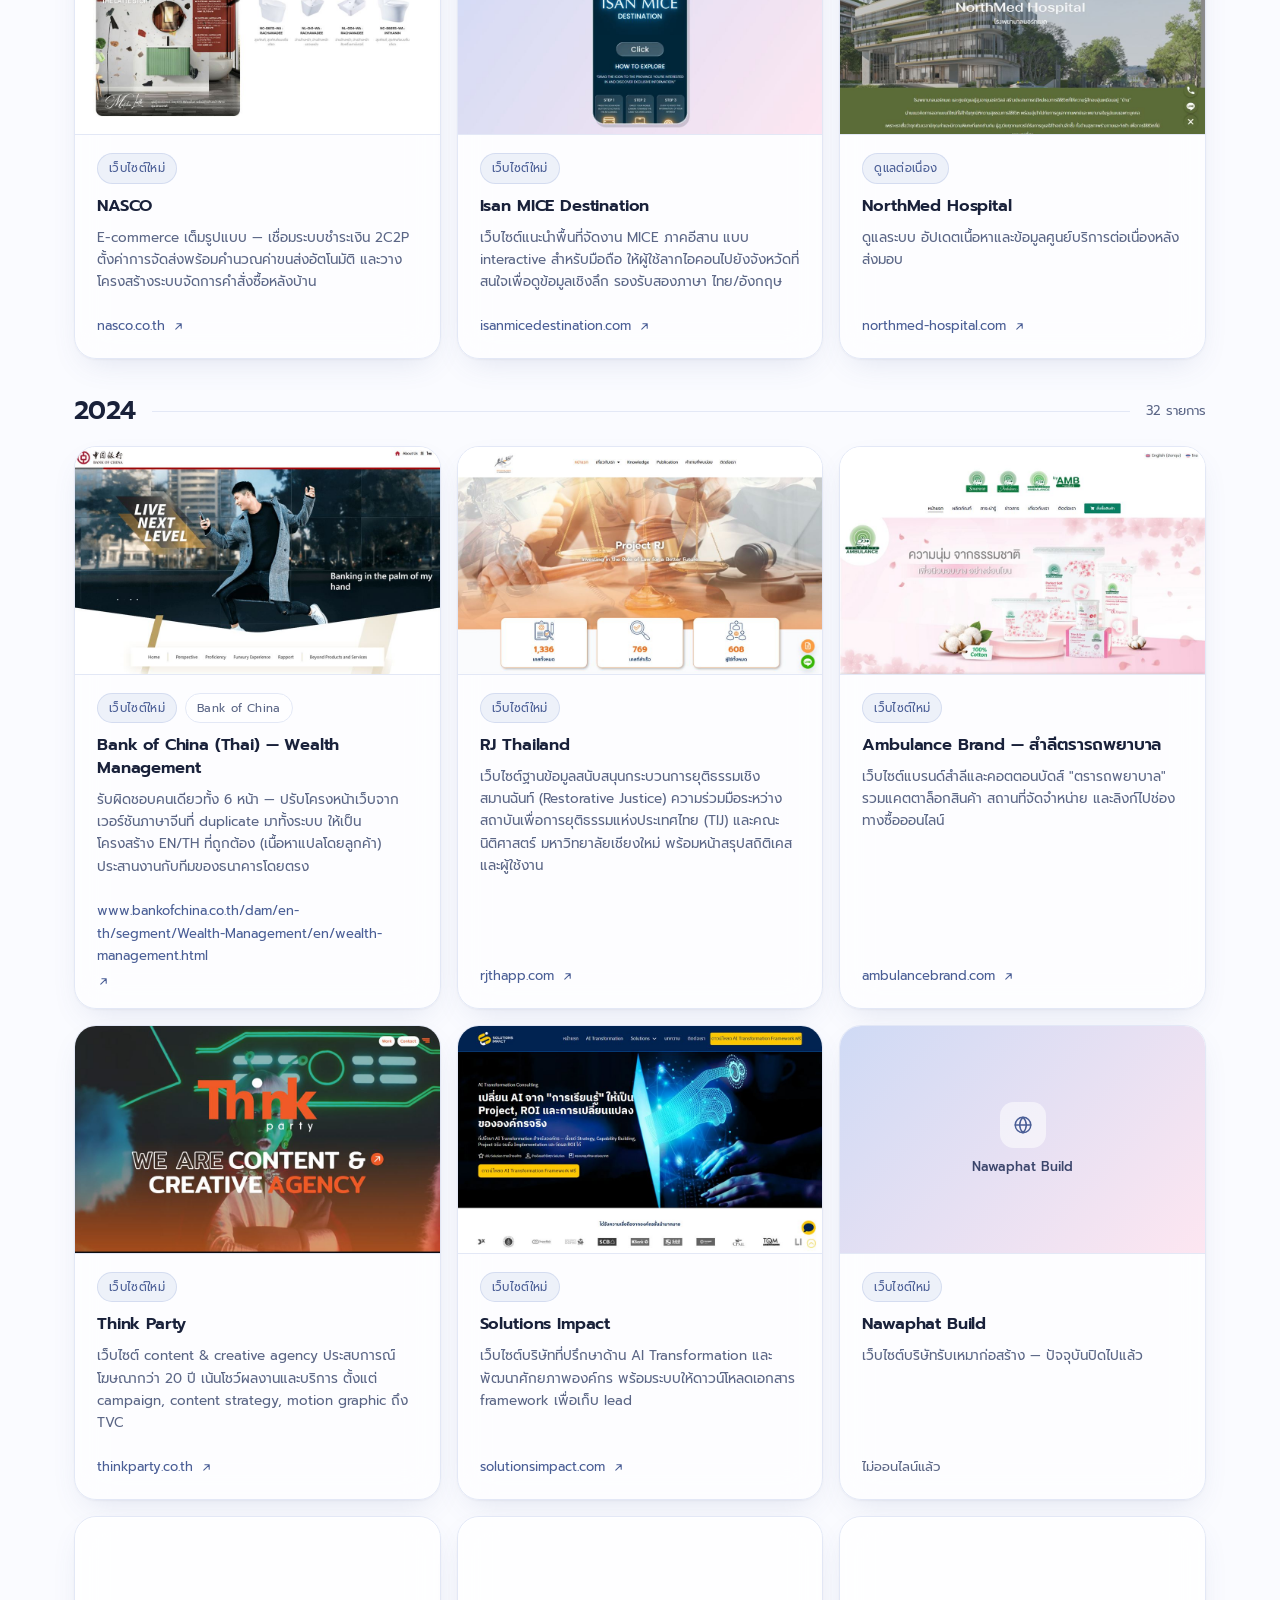
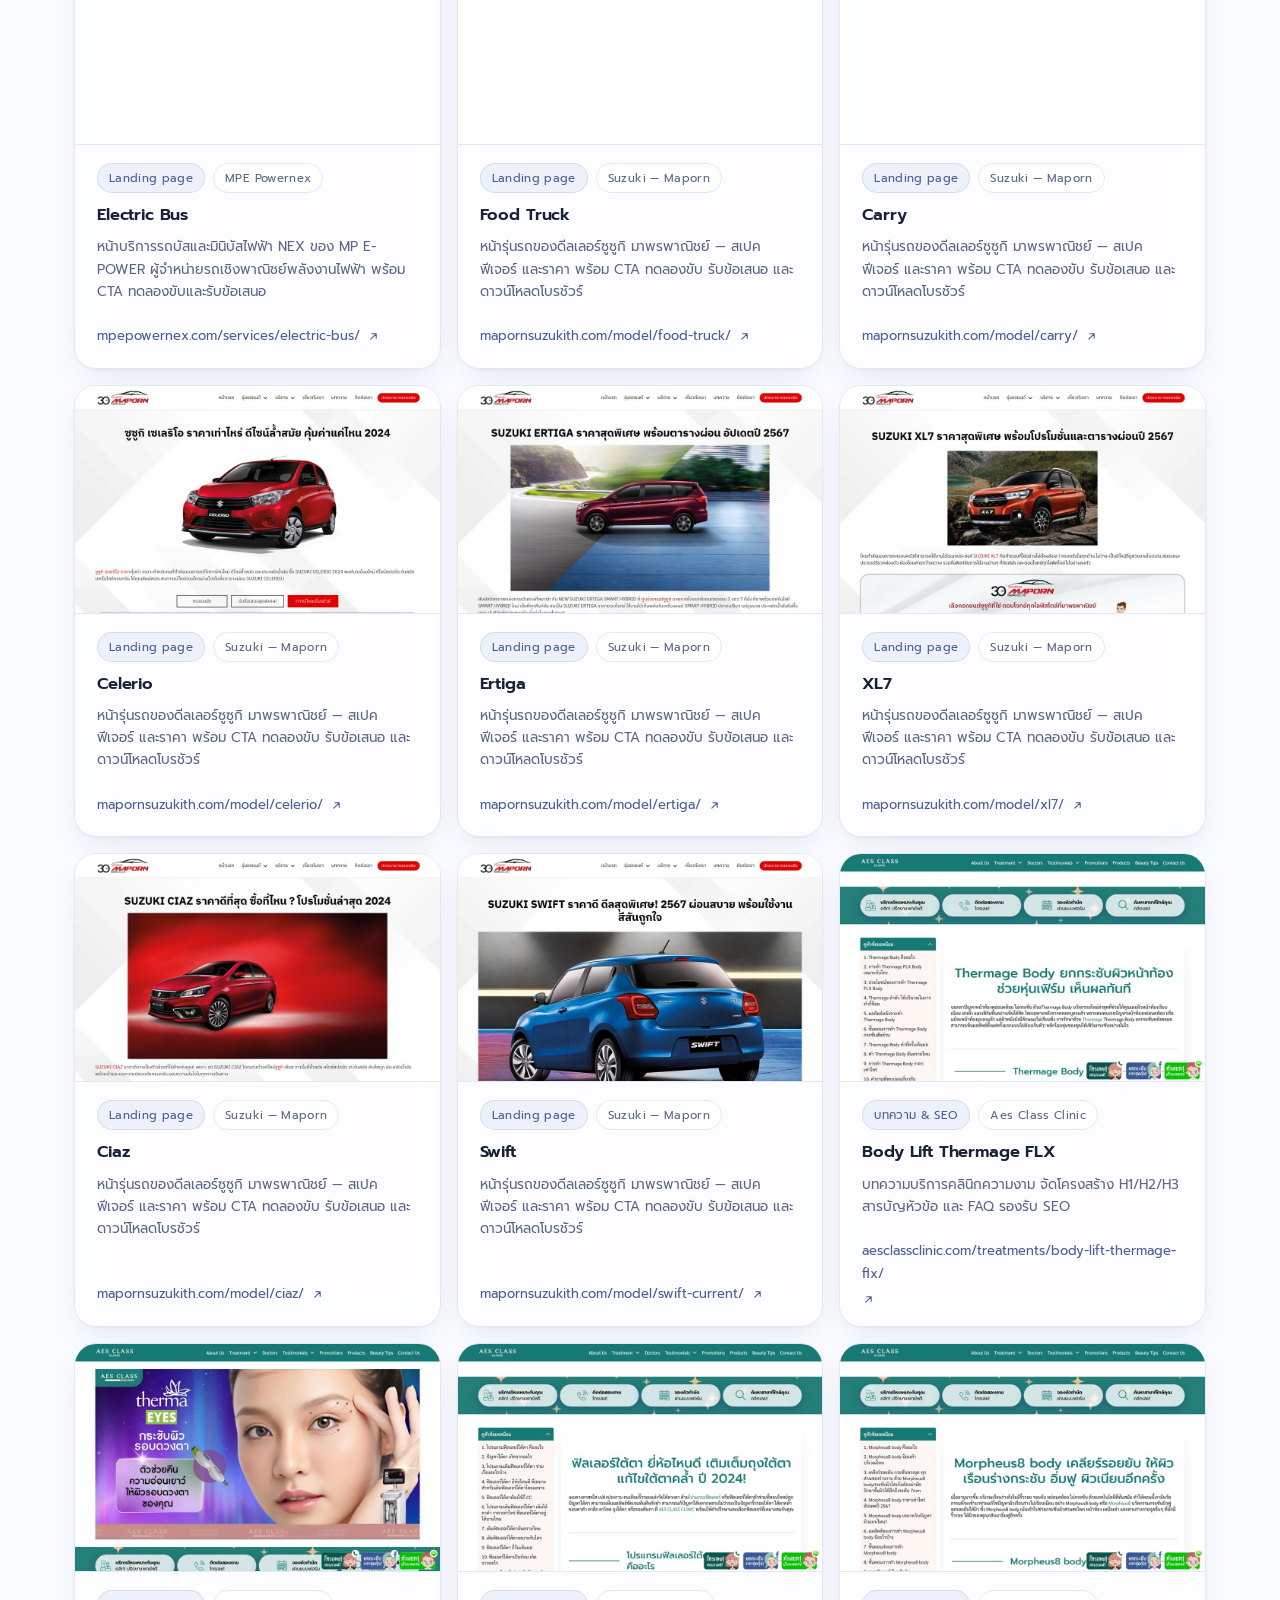
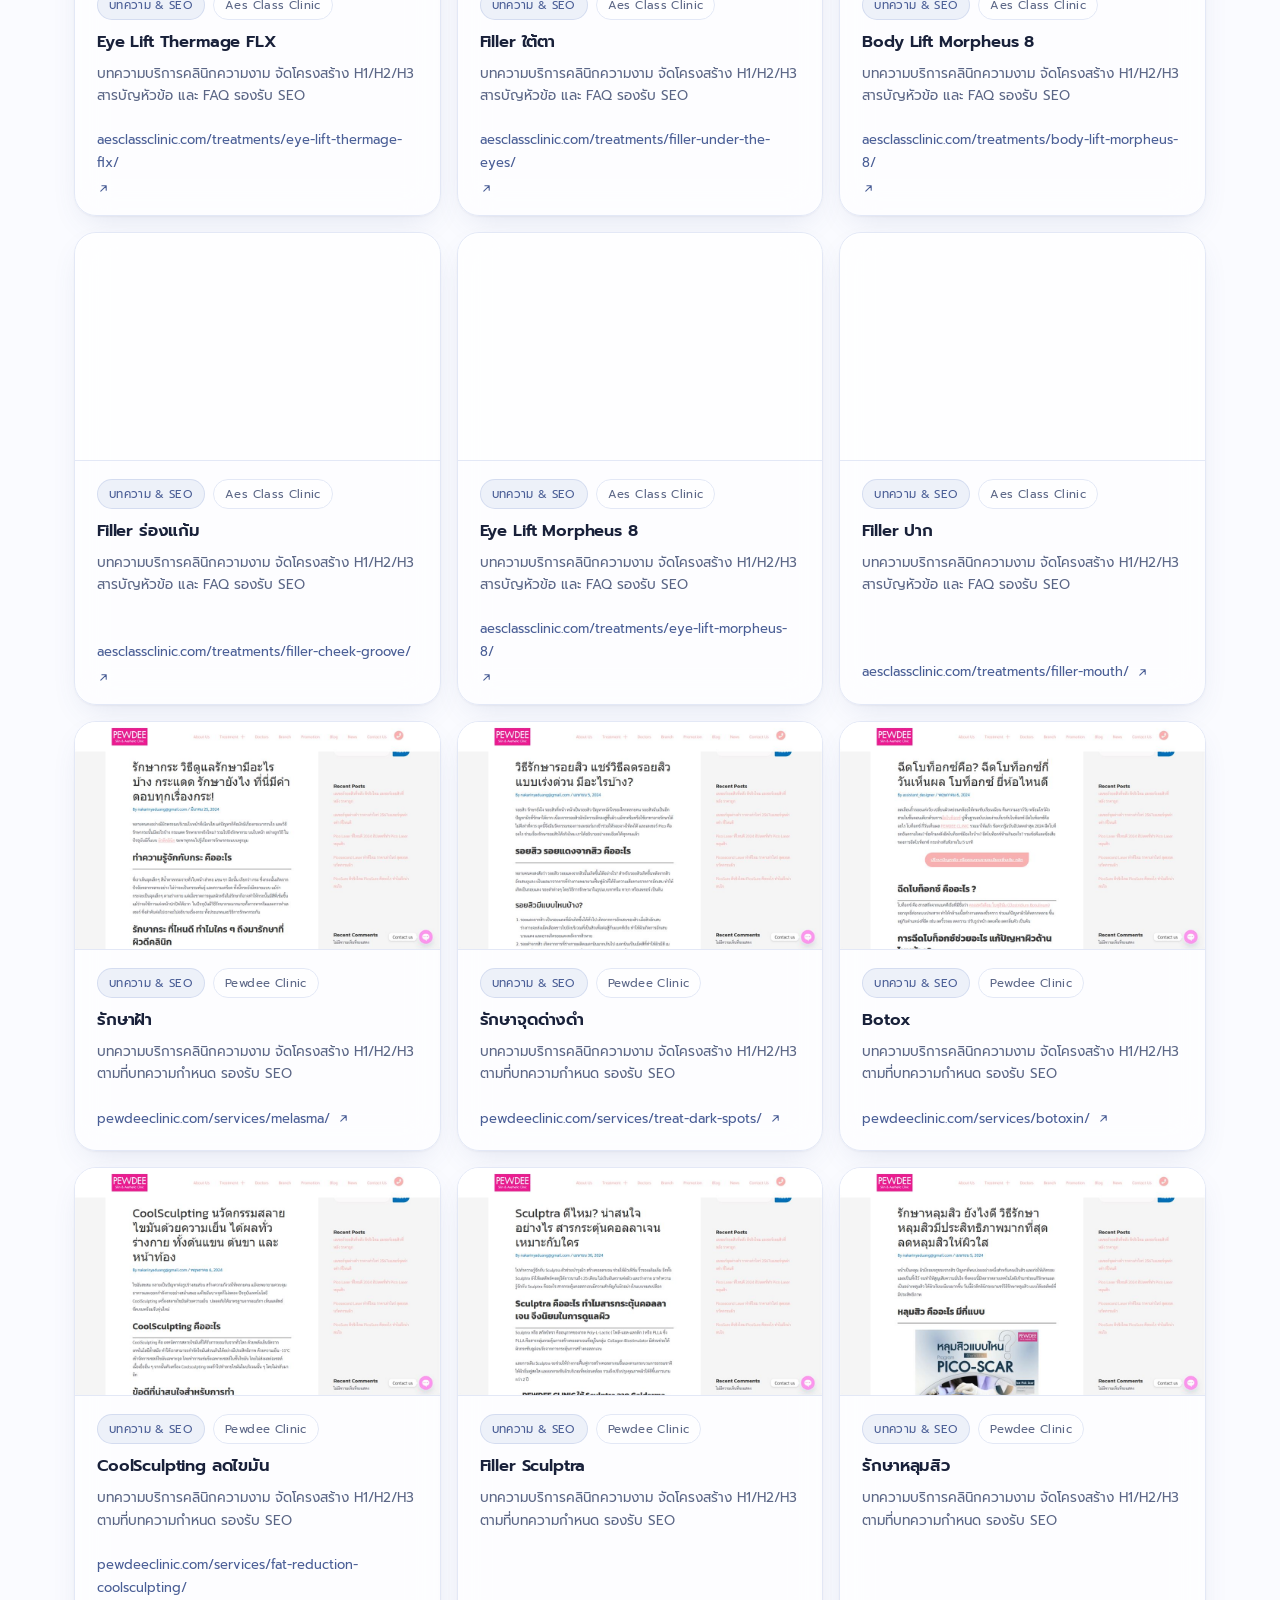
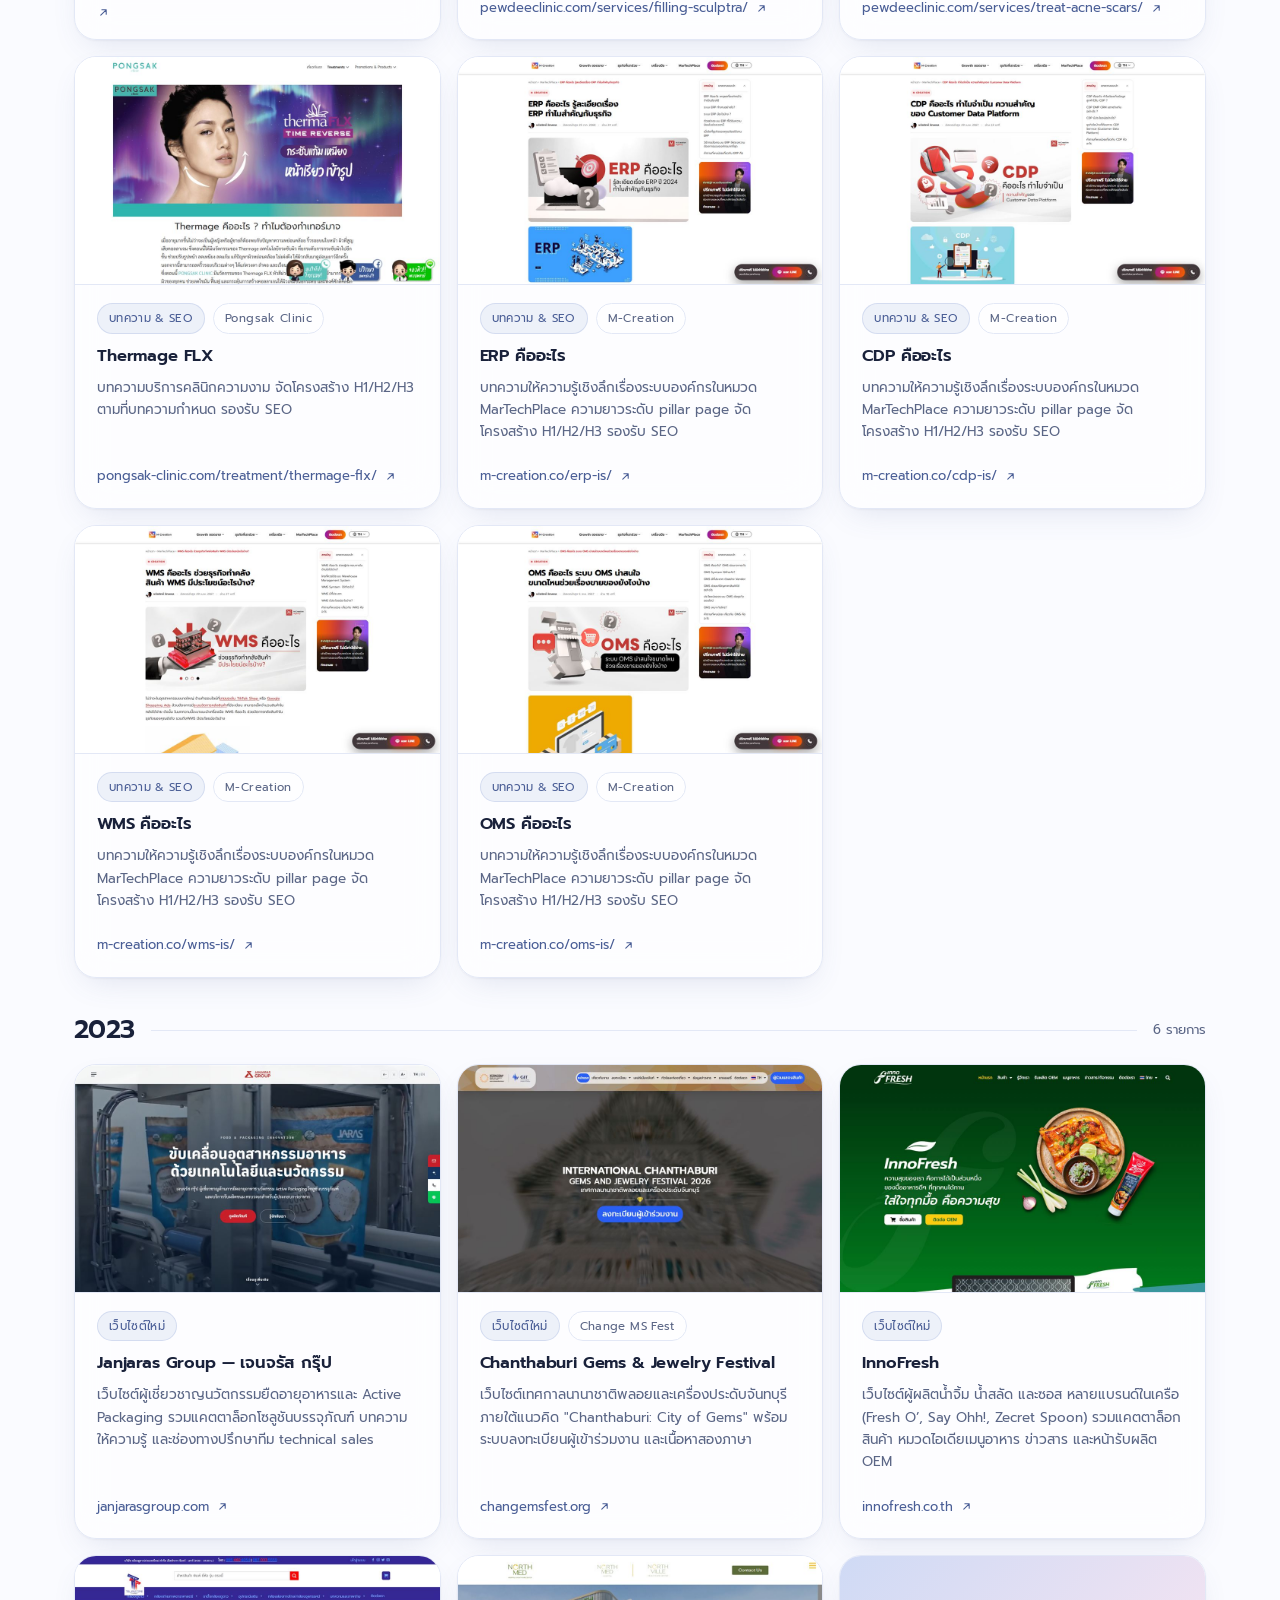
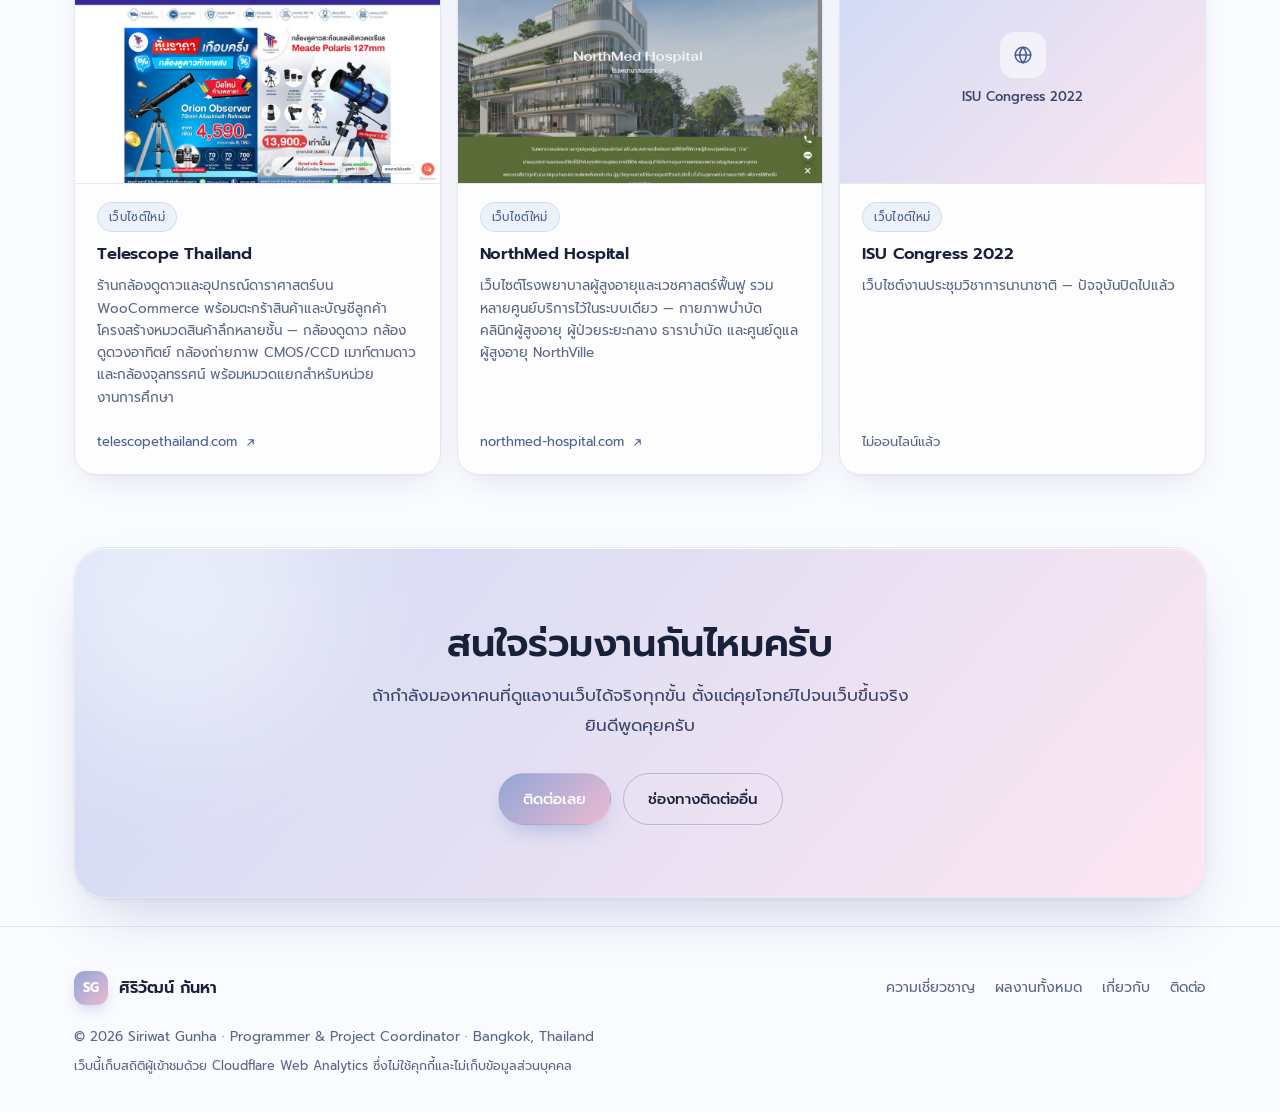
==== commit 5664d9ba: "Add real screenshot covers to the all-work cards Each live project now shows a 960x600 capture of it" ====
--- a/work.html
+++ b/work.html
@@ -22,7 +22,7 @@
   })();
   document.documentElement.classList.add('js');
 </script>
-<link rel="stylesheet" href="styles.css?v=3">
+<link rel="stylesheet" href="styles.css?v=4">
 </head>
 <body>
 
@@ -101,7 +101,7 @@
   </div>
 </footer>
 
-<script src="projects.js?v=3"></script>
+<script src="projects.js?v=4"></script>
 <script>
 (function () {
   var root = document.documentElement;
@@ -196,6 +196,20 @@
     return p.year === state.year;
   }
 
+  var PH_ICONS = {
+    event: '<path d="M17 20.5v-2a3.5 3.5 0 0 0-3.5-3.5h-6A3.5 3.5 0 0 0 4 18.5v2"/><circle cx="10.5" cy="7.5" r="3.5"/><path d="M20 20.5v-2a3.5 3.5 0 0 0-2.6-3.4M15.5 4.2a3.5 3.5 0 0 1 0 6.6"/>',
+    offline: '<circle cx="12" cy="12" r="8.5"/><path d="M3.5 12h17M12 3.5c2.4 2.4 3.6 5.2 3.6 8.5s-1.2 6.1-3.6 8.5c-2.4-2.4-3.6-5.2-3.6-8.5s1.2-6.1 3.6-8.5Z"/>',
+    page: '<rect x="3" y="4" width="18" height="16" rx="2.5"/><path d="M3 9h18M7.5 13h6"/>'
+  };
+
+  // ปกสำรองสำหรับงานที่ไม่มีหน้าเว็บให้แคป (งานอีเวนต์ / เว็บที่ปิดแล้ว / รูปโหลดไม่ได้)
+  function placeholder(p) {
+    var key = p.cat === 'event' ? 'event' : (p.offline ? 'offline' : 'page');
+    return '<div class="thumb ph"><div><div class="ph-ico"><svg viewBox="0 0 24 24" fill="none" stroke="currentColor" ' +
+      'stroke-width="1.6" stroke-linecap="round" stroke-linejoin="round">' + PH_ICONS[key] + '</svg></div>' +
+      '<div class="ph-txt">' + esc(p.brand || p.name) + '</div></div></div>';
+  }
+
   function card(p) {
     var link = p.url && !p.offline;
     var el = document.createElement(link ? 'a' : 'div');
@@ -205,7 +219,11 @@
       el.target = '_blank';
       el.rel = 'noopener';
     }
-    var html = '<div class="top"><span class="tag">' + esc(catLabel[p.cat] || p.cat) + '</span>';
+    var html = p.cover
+      ? '<div class="thumb"><img src="' + esc(p.cover) + '?v=4" alt="ภาพหน้าเว็บ ' + esc(p.name) +
+        '" loading="lazy" decoding="async" width="960" height="600"></div>'
+      : placeholder(p);
+    html += '<div class="top"><span class="tag">' + esc(catLabel[p.cat] || p.cat) + '</span>';
     if (p.brand) html += '<span class="tag muted">' + esc(p.brand) + '</span>';
     html += '</div><h3>' + esc(p.name) + '</h3>';
     if (p.note) html += '<p>' + esc(p.note) + '</p>';
@@ -216,6 +234,12 @@
       html += '<div class="foot offline">ไม่ออนไลน์แล้ว</div>';
     }
     el.innerHTML = html;
+    var img = el.querySelector('.thumb img');
+    if (img) {
+      img.addEventListener('error', function () {
+        img.parentNode.outerHTML = placeholder(p);
+      }, { once: true });
+    }
     return el;
   }
 
@@ -260,6 +284,6 @@
   render();
 })();
 </script>
-<script src="analytics.js?v=3"></script>
+<script src="analytics.js?v=4"></script>
 </body>
 </html>
--- a/styles.css
+++ b/styles.css
@@ -558,3 +558,36 @@
 .peek .eye-on{display:none}
 .peek[aria-expanded="true"] .eye-off{display:none}
 .peek[aria-expanded="true"] .eye-on{display:block}
+
+/* ---------- work card cover image ---------- */
+.work-card{overflow:hidden}
+.work-card .thumb{
+  position:relative;
+  margin:-22px -22px 8px;
+  aspect-ratio:16/10;
+  overflow:hidden;
+  background:var(--glass-soft);
+  border-bottom:1px solid var(--border);
+}
+.work-card .thumb img{
+  display:block;width:100%;height:100%;
+  object-fit:cover;object-position:top center;
+  transition:transform .5s cubic-bezier(.22,.8,.3,1);
+}
+a.work-card:hover .thumb img{transform:scale(1.04)}
+.work-card .thumb.ph{
+  display:grid;place-items:center;text-align:center;padding:18px;
+  background:linear-gradient(135deg,var(--blue-soft),var(--pink-soft));
+}
+:root[data-theme="dark"] .work-card .thumb.ph{
+  background:linear-gradient(135deg,#243156,#3C2B41);
+}
+.work-card .thumb.ph .ph-ico{
+  width:46px;height:46px;border-radius:14px;margin:0 auto 10px;
+  display:grid;place-items:center;
+  background:rgba(255,255,255,.55);color:#4A5E96;
+}
+:root[data-theme="dark"] .work-card .thumb.ph .ph-ico{background:rgba(255,255,255,.08);color:var(--accent-ink)}
+.work-card .thumb.ph .ph-ico svg{width:22px;height:22px}
+.work-card .thumb.ph .ph-txt{font-size:13px;font-weight:500;color:#3B456B;line-height:1.45}
+:root[data-theme="dark"] .work-card .thumb.ph .ph-txt{color:var(--text-dim)}
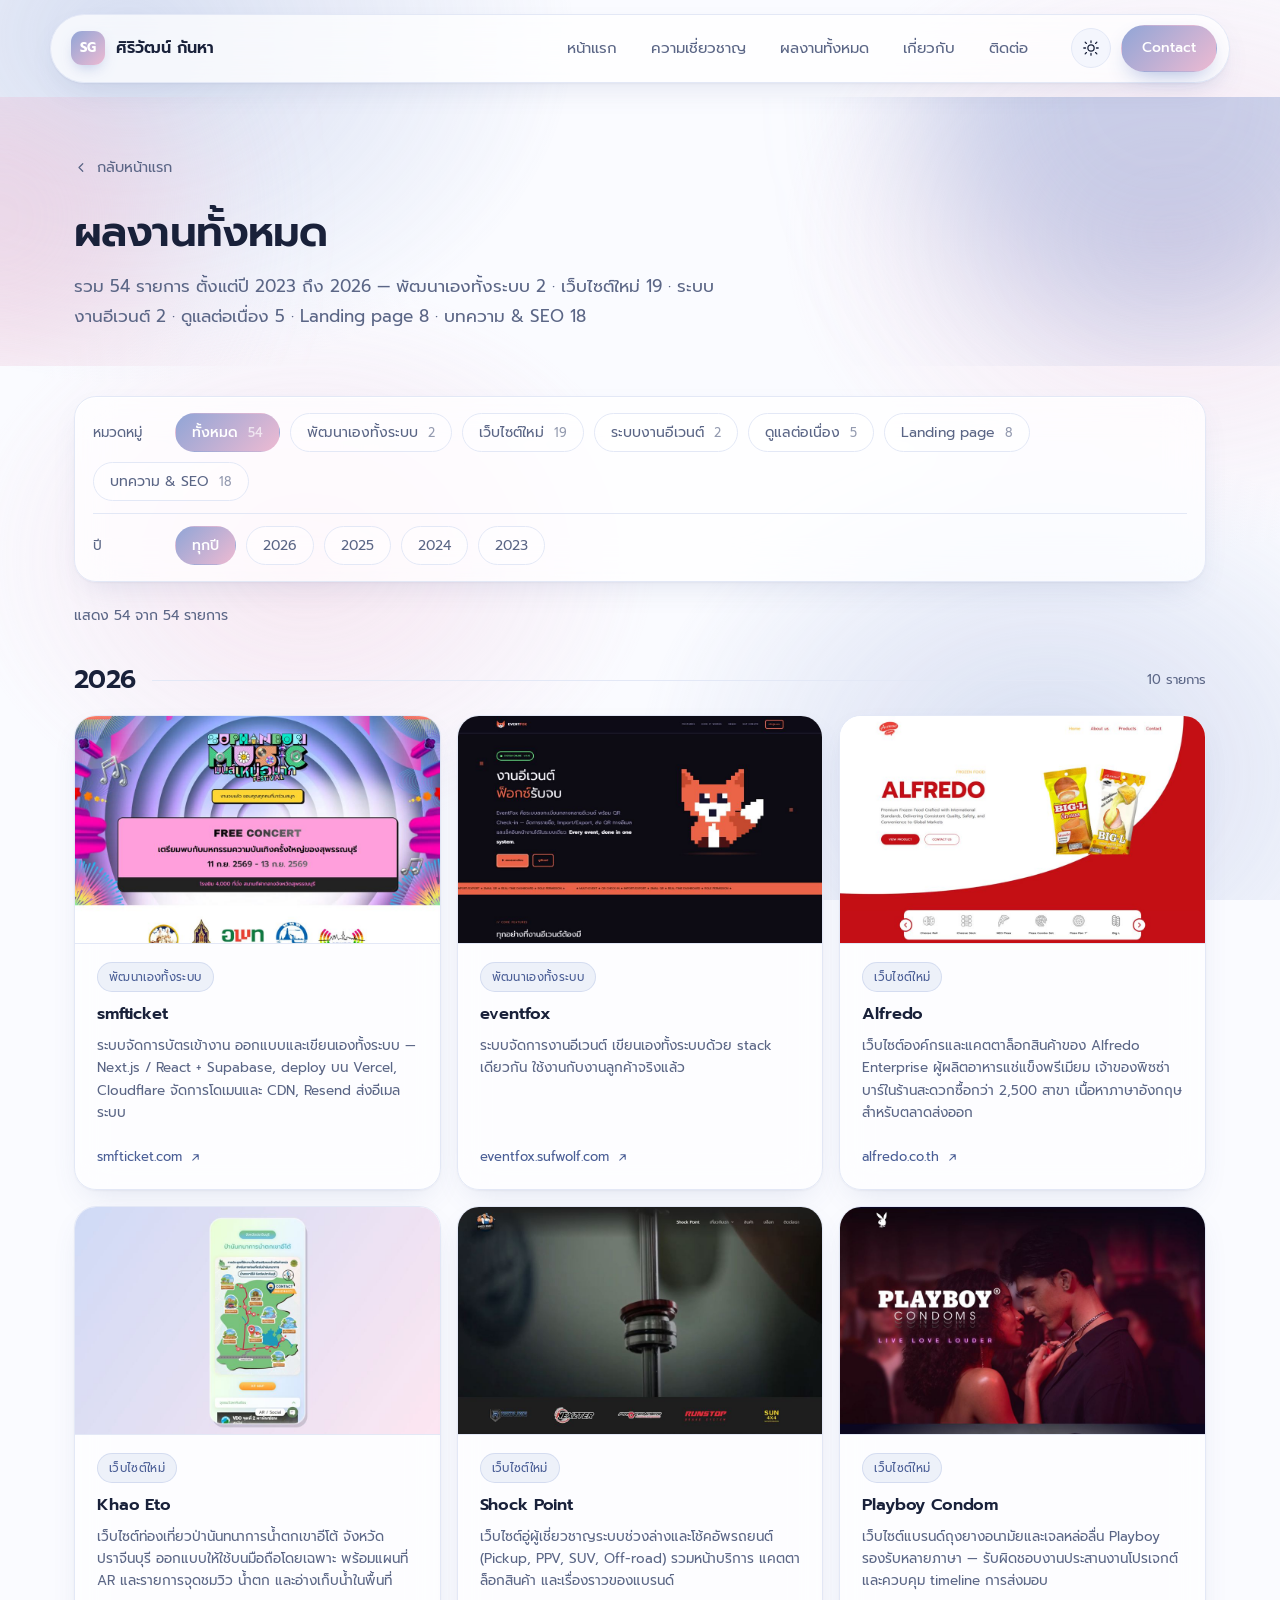
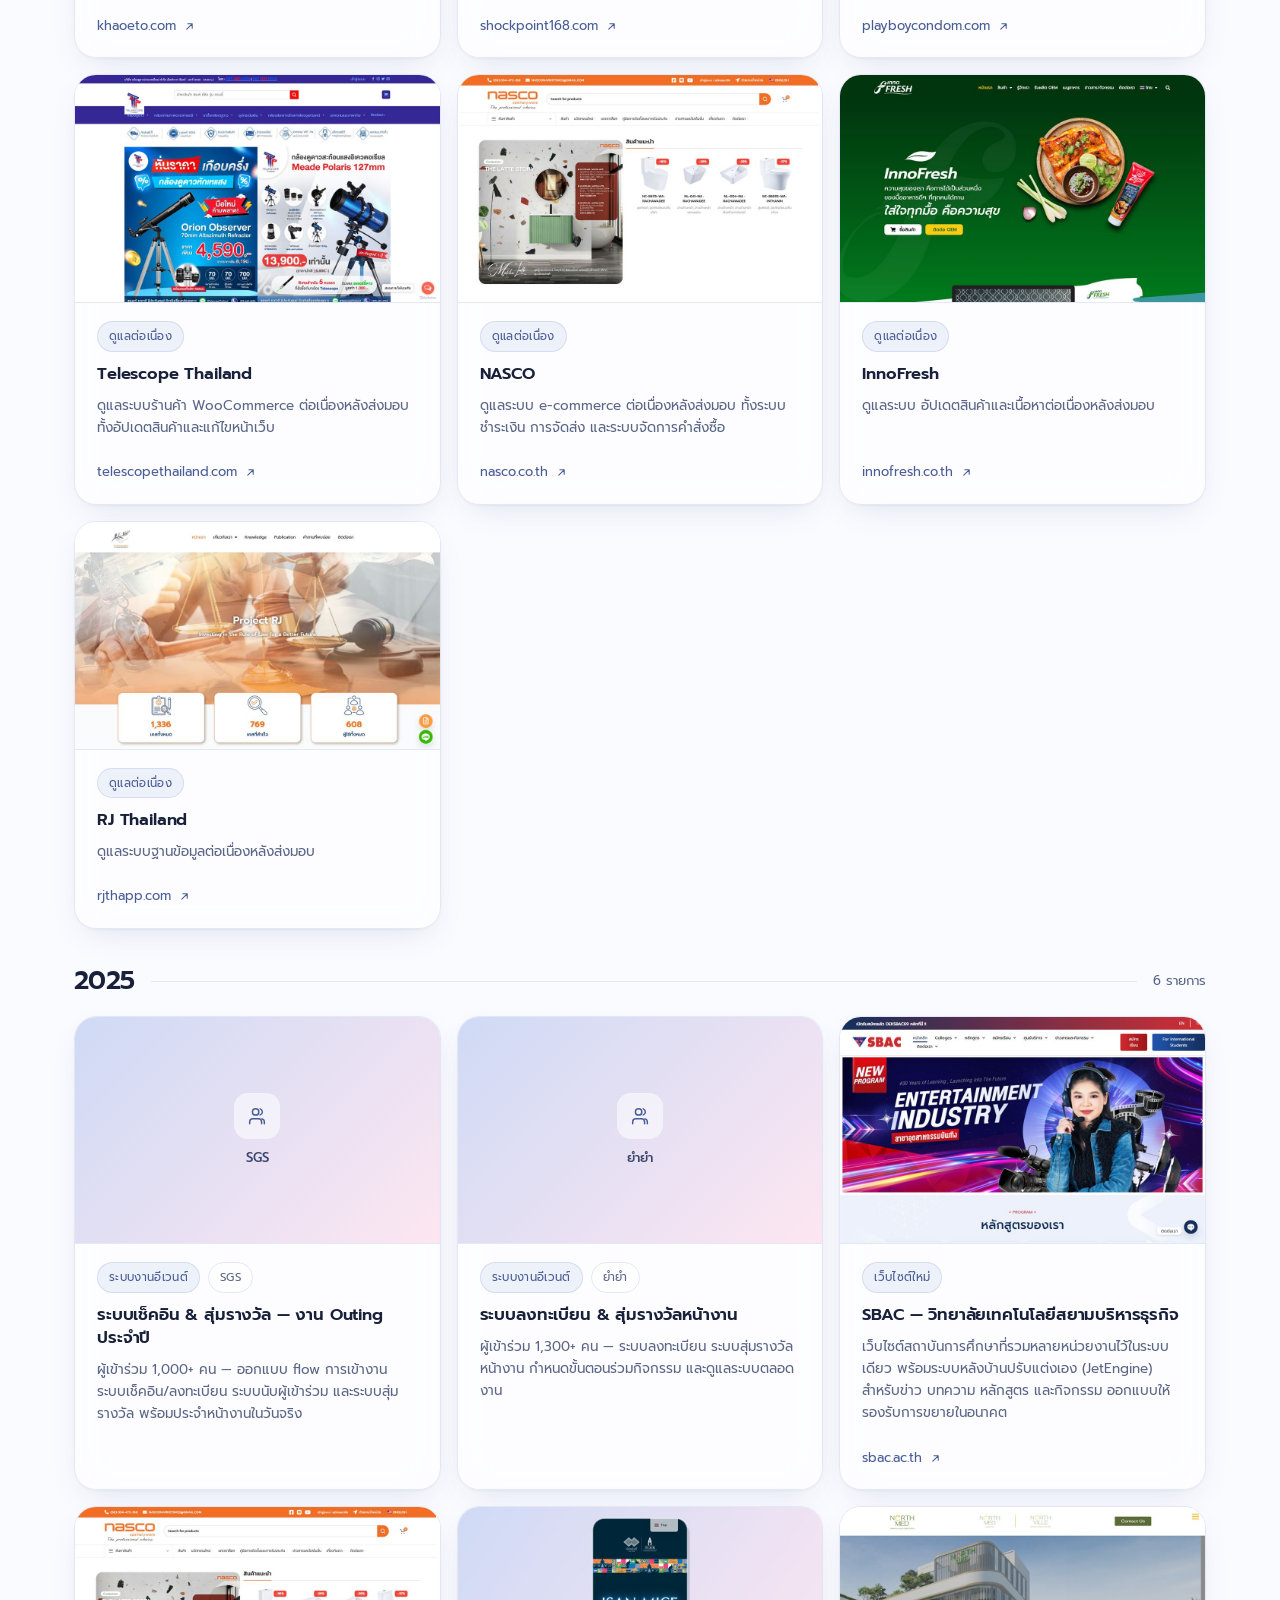
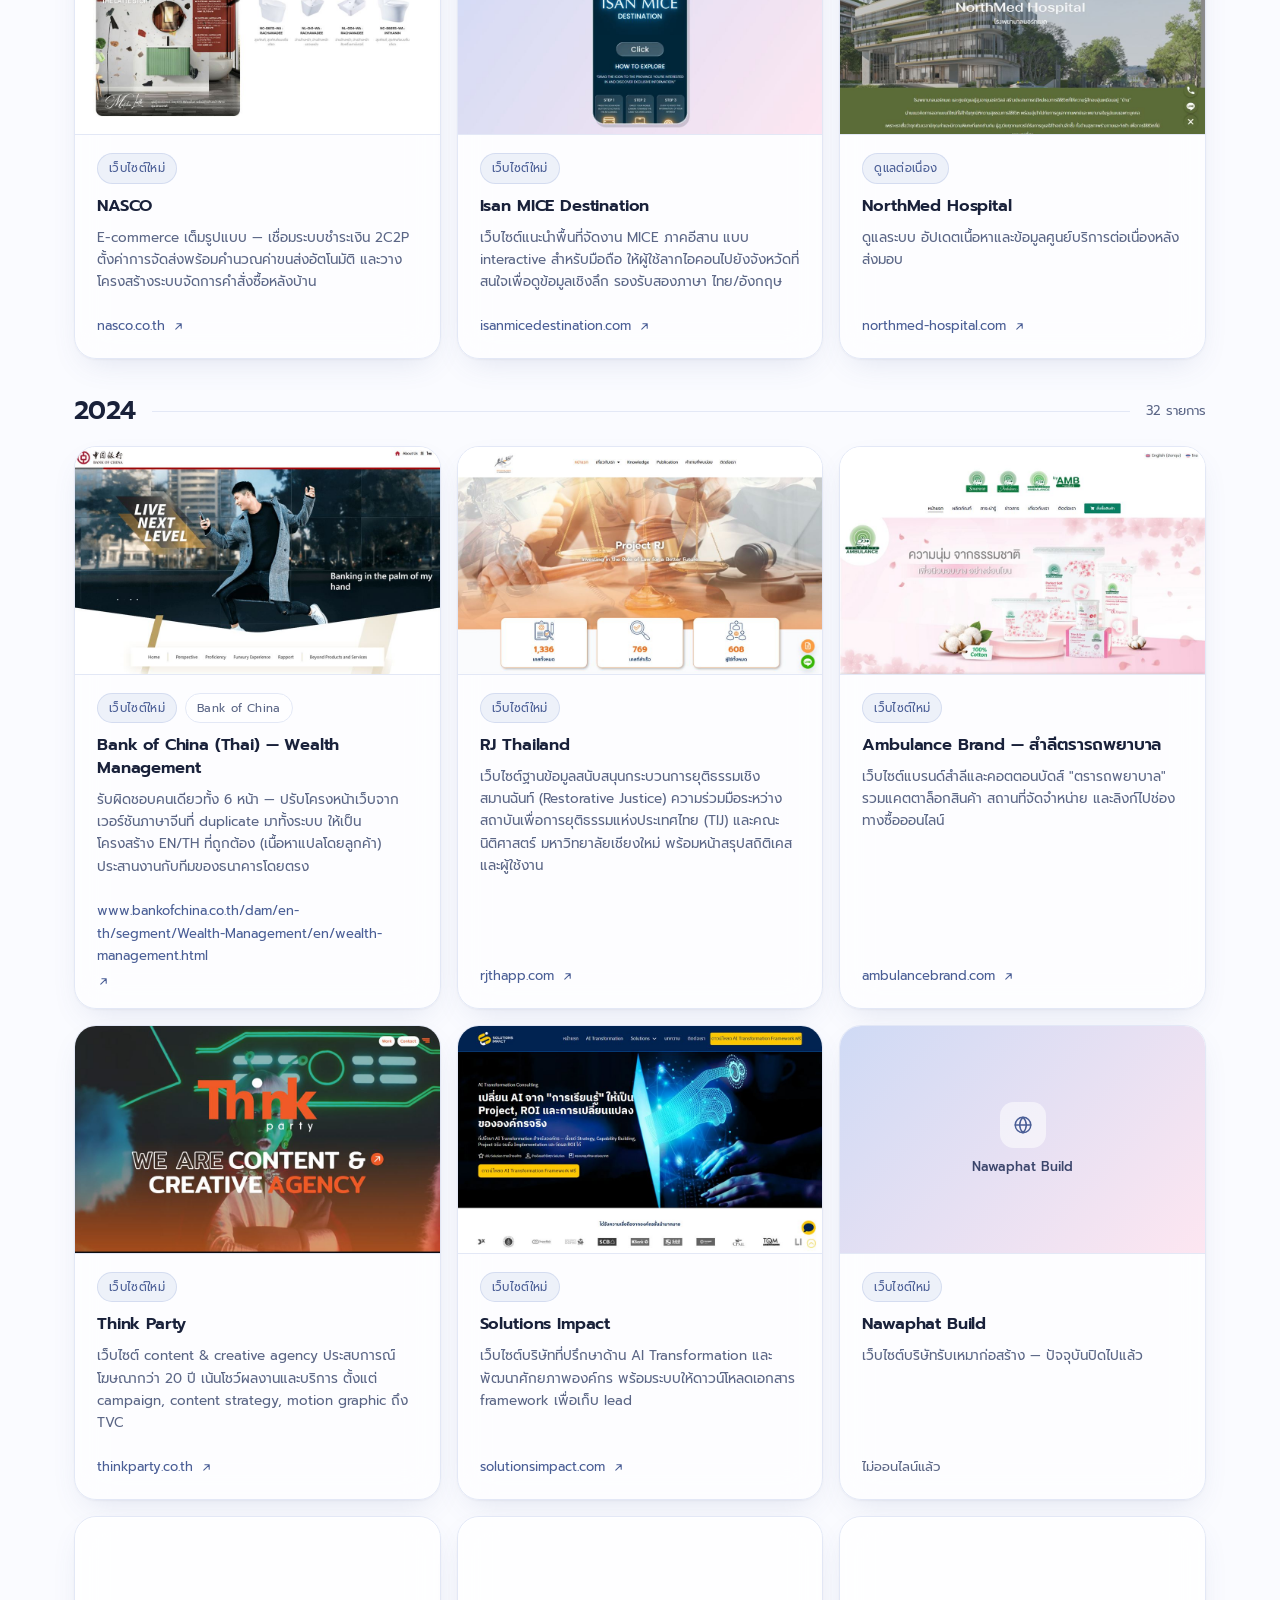
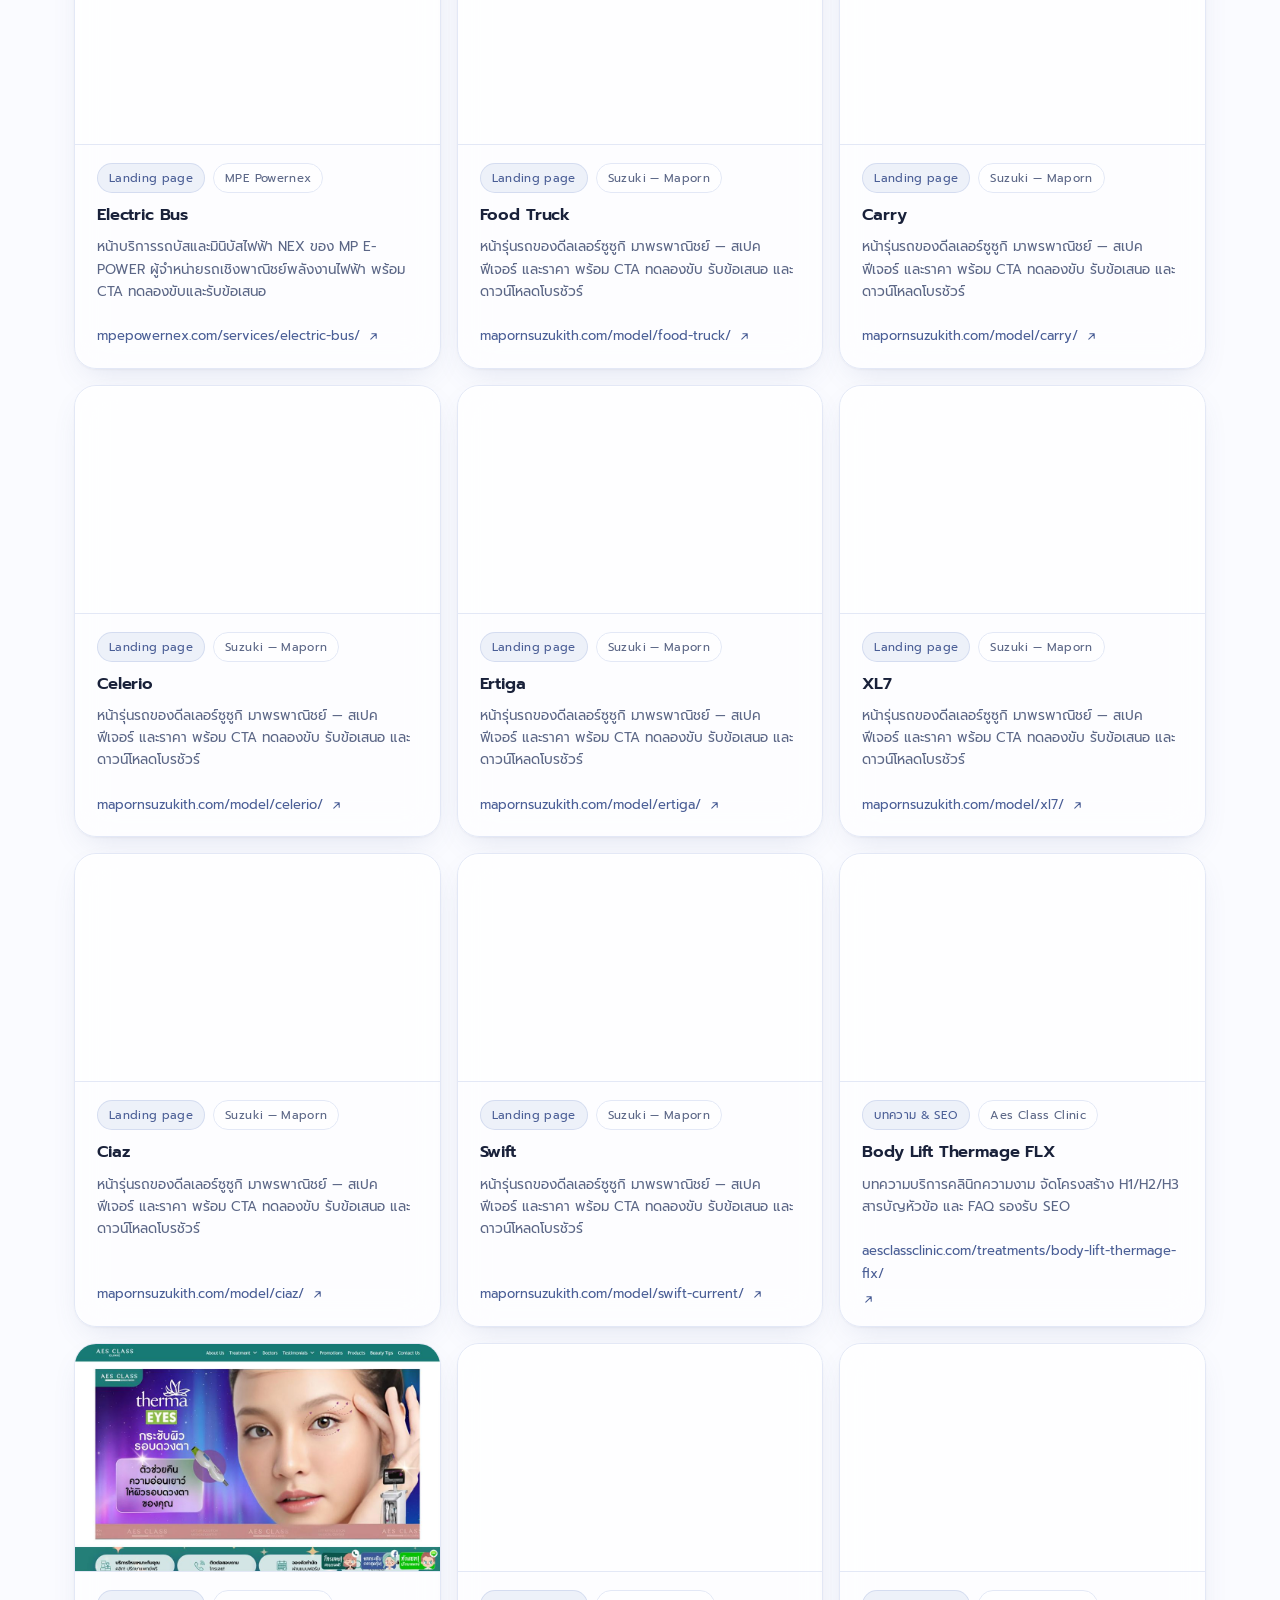
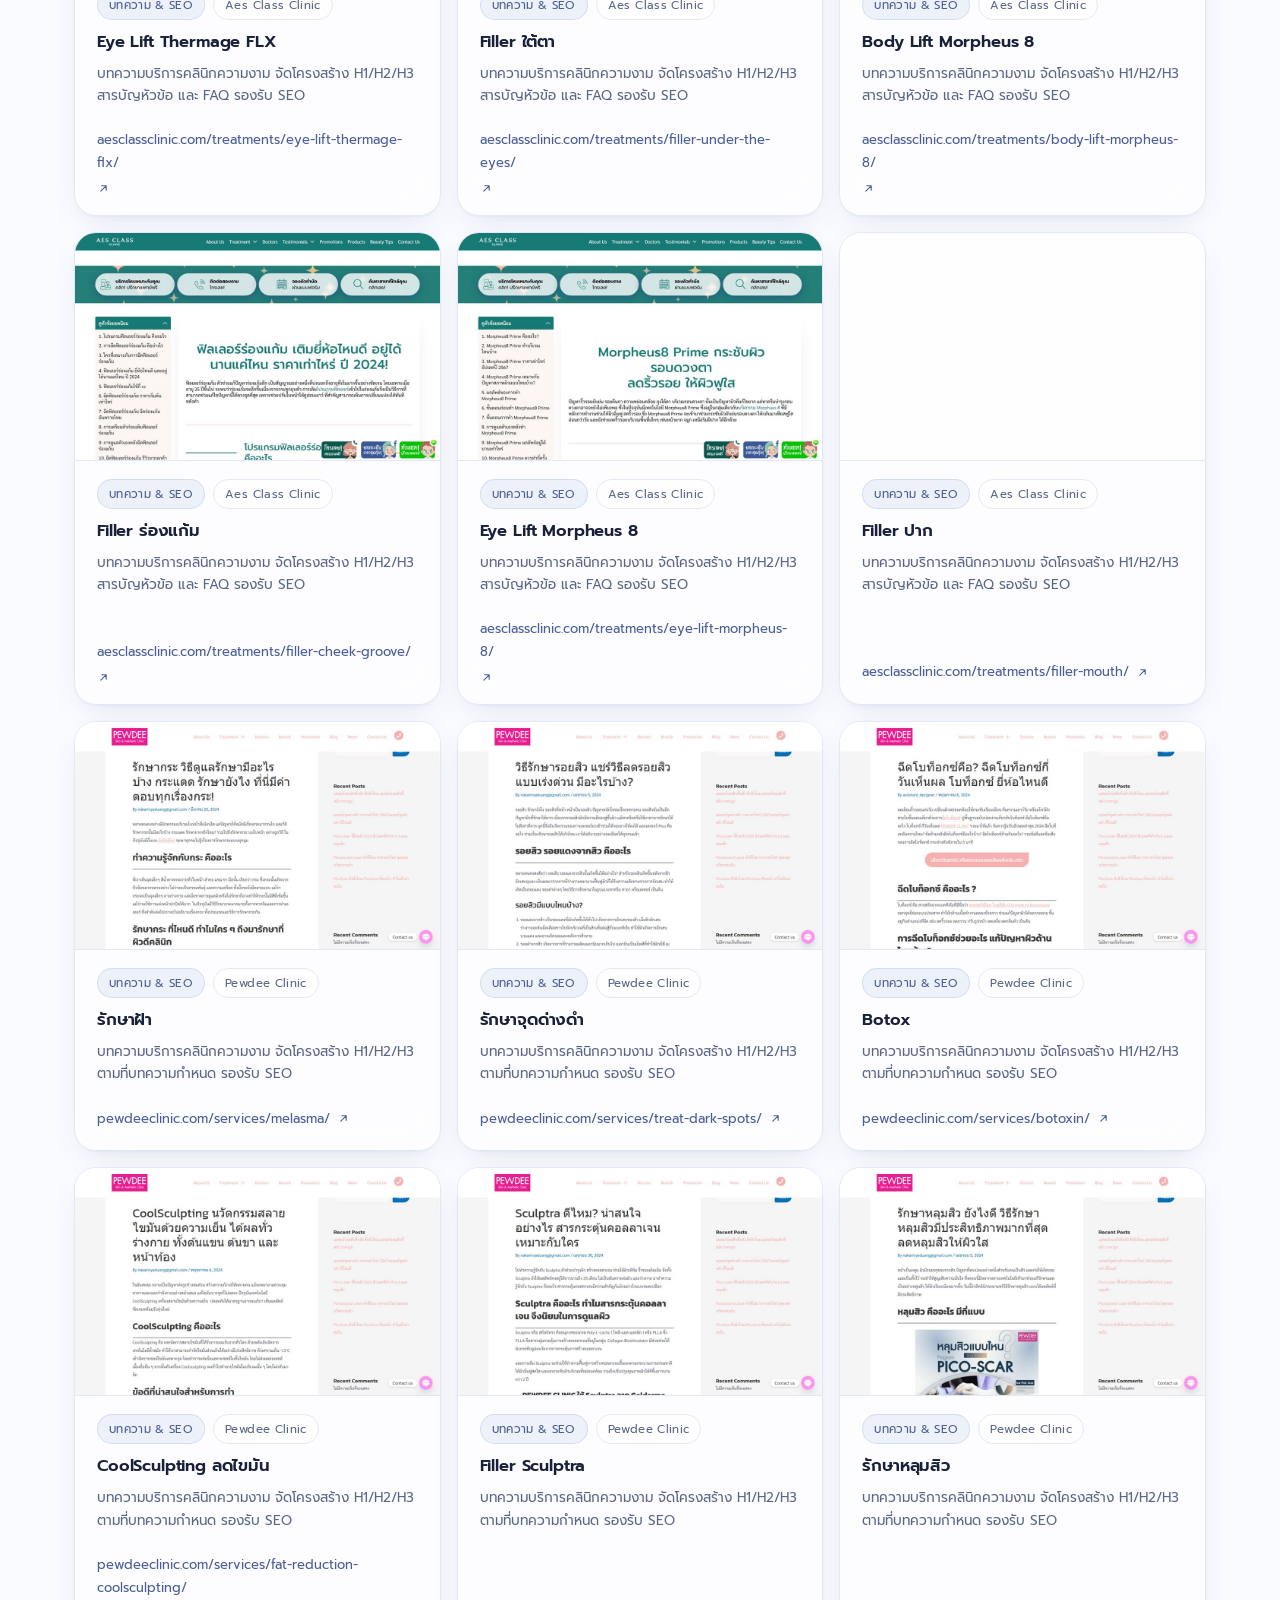
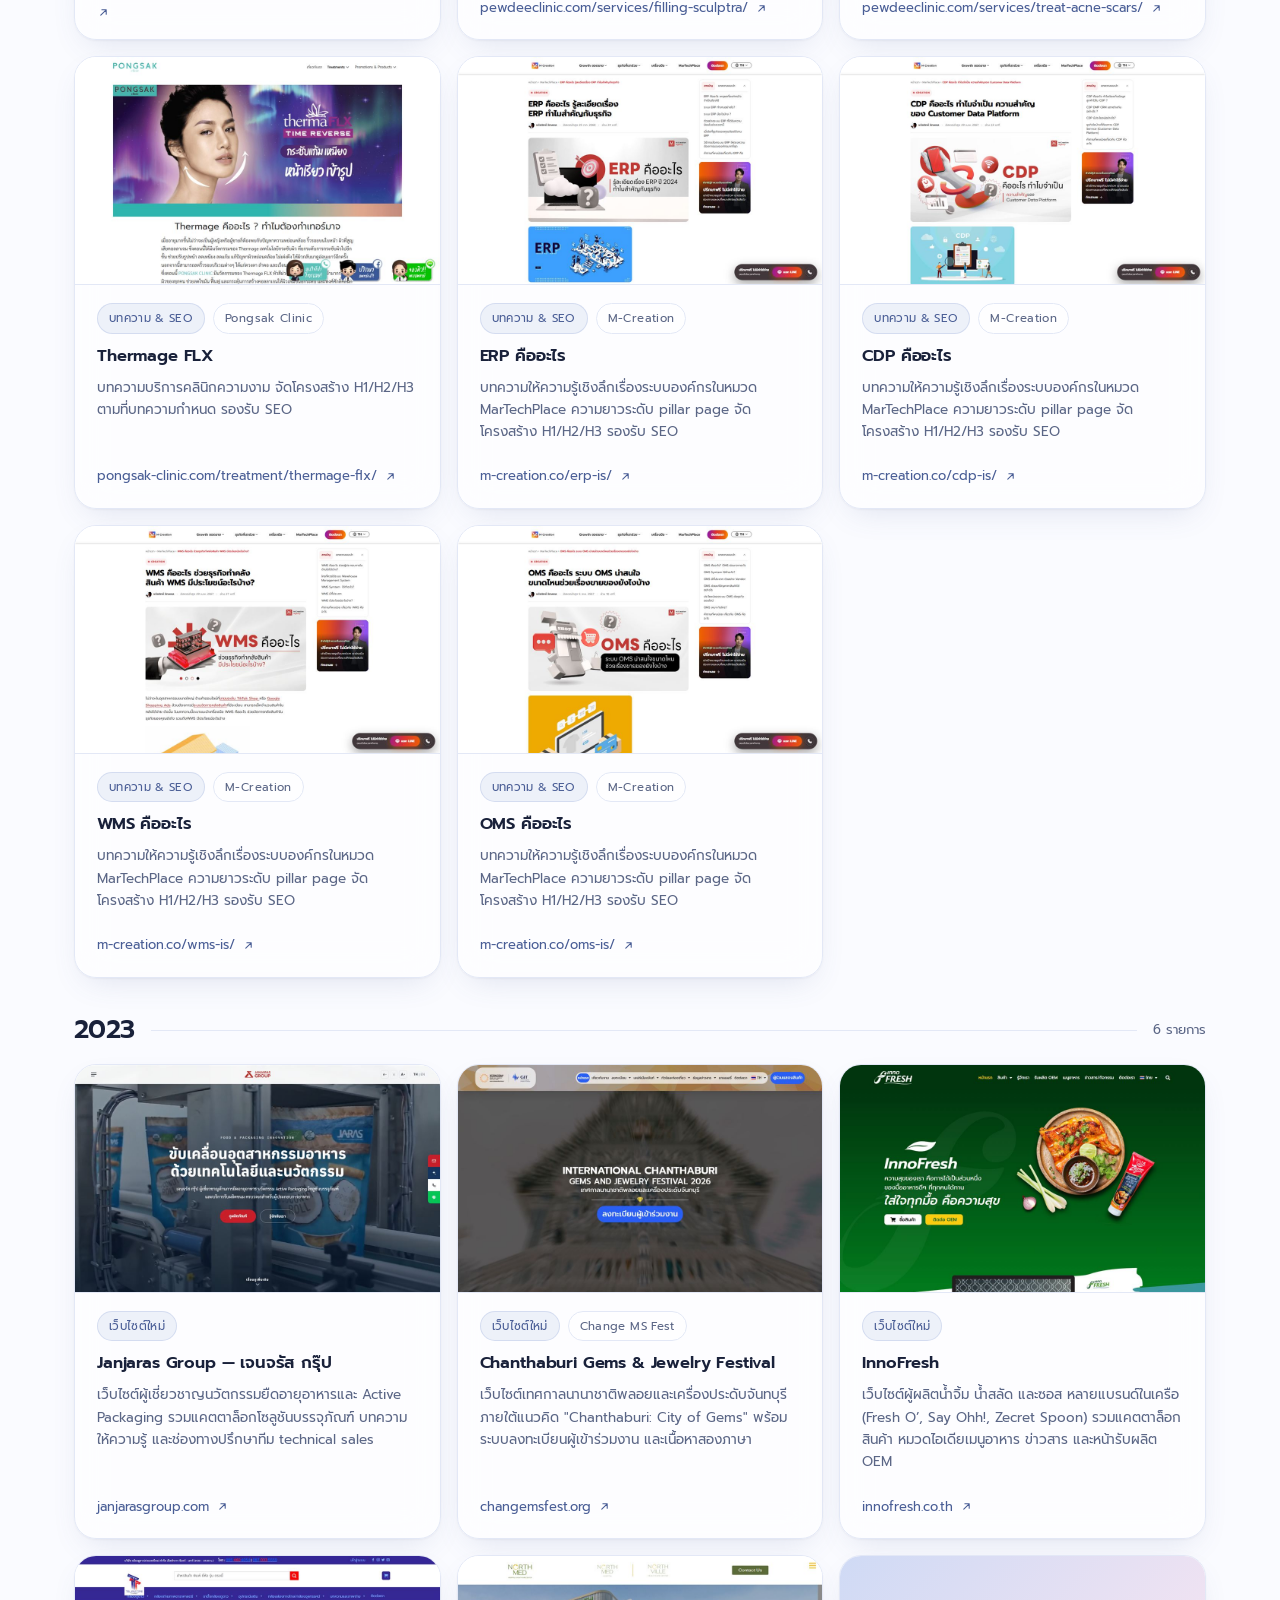
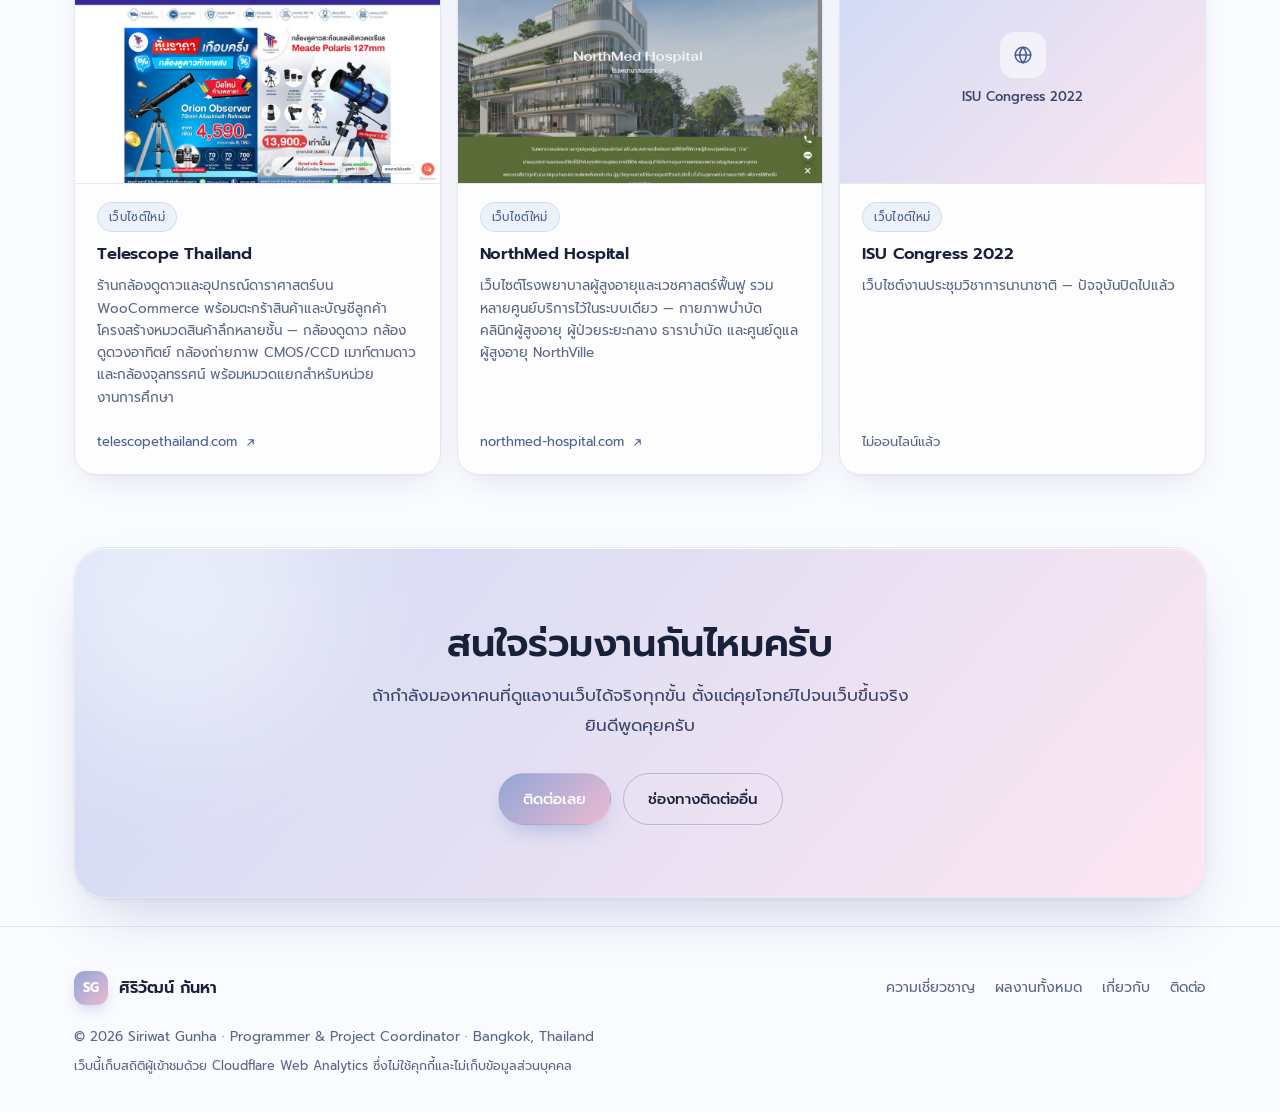
==== commit 27307f30: "Show real screenshots in the homepage project frames The smfticket, NASCO and Bank of China browser " ====
--- a/work.html
+++ b/work.html
@@ -22,7 +22,7 @@
   })();
   document.documentElement.classList.add('js');
 </script>
-<link rel="stylesheet" href="styles.css?v=4">
+<link rel="stylesheet" href="styles.css?v=5">
 </head>
 <body>
 
@@ -101,7 +101,7 @@
   </div>
 </footer>
 
-<script src="projects.js?v=4"></script>
+<script src="projects.js?v=5"></script>
 <script>
 (function () {
   var root = document.documentElement;
@@ -220,7 +220,7 @@
       el.rel = 'noopener';
     }
     var html = p.cover
-      ? '<div class="thumb"><img src="' + esc(p.cover) + '?v=4" alt="ภาพหน้าเว็บ ' + esc(p.name) +
+      ? '<div class="thumb"><img src="' + esc(p.cover) + '?v=5" alt="ภาพหน้าเว็บ ' + esc(p.name) +
         '" loading="lazy" decoding="async" width="960" height="600"></div>'
       : placeholder(p);
     html += '<div class="top"><span class="tag">' + esc(catLabel[p.cat] || p.cat) + '</span>';
@@ -284,6 +284,6 @@
   render();
 })();
 </script>
-<script src="analytics.js?v=4"></script>
+<script src="analytics.js?v=5"></script>
 </body>
 </html>
--- a/styles.css
+++ b/styles.css
@@ -591,3 +591,25 @@
 .work-card .thumb.ph .ph-ico svg{width:22px;height:22px}
 .work-card .thumb.ph .ph-txt{font-size:13px;font-weight:500;color:#3B456B;line-height:1.45}
 :root[data-theme="dark"] .work-card .thumb.ph .ph-txt{color:var(--text-dim)}
+
+/* ---------- homepage project screenshot inside the browser frame ---------- */
+.mock-shot{
+  display:block;
+  aspect-ratio:16/10;
+  overflow:hidden;
+  background:var(--glass-soft);
+  border-bottom:1px solid var(--border);
+}
+.mock-shot img{
+  display:block;width:100%;height:100%;
+  object-fit:cover;object-position:top center;
+  transition:transform .6s cubic-bezier(.22,.8,.3,1);
+}
+.mock:hover .mock-shot img{transform:scale(1.03)}
+.mock-shot + .mock-body{padding:16px}
+@media (max-width:560px){
+  .mock-shot + .mock-body .mock-tiles{grid-template-columns:repeat(3,1fr);gap:8px}
+  .mock-shot + .mock-body .tile{padding:10px 8px}
+  .mock-shot + .mock-body .tile .t-n{font-size:14px}
+  .mock-shot + .mock-body .tile .t-l{font-size:10.5px}
+}
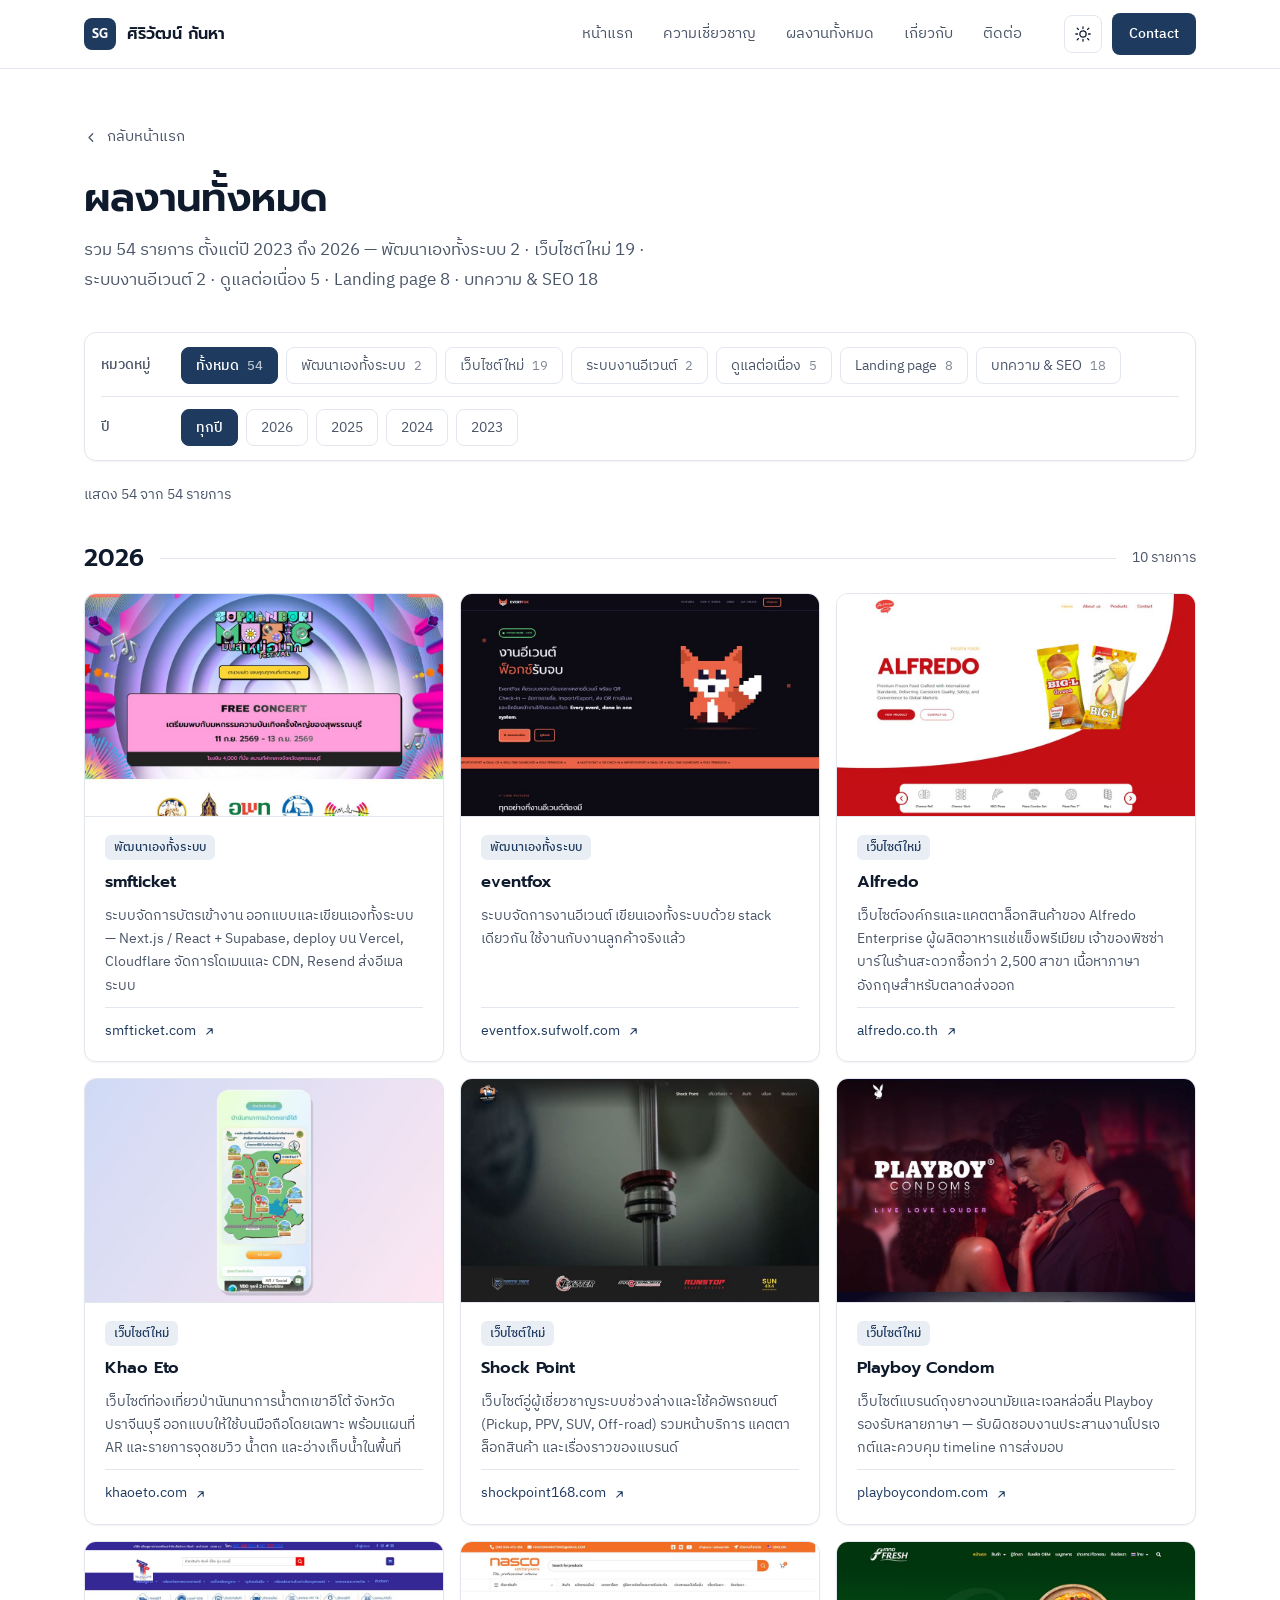
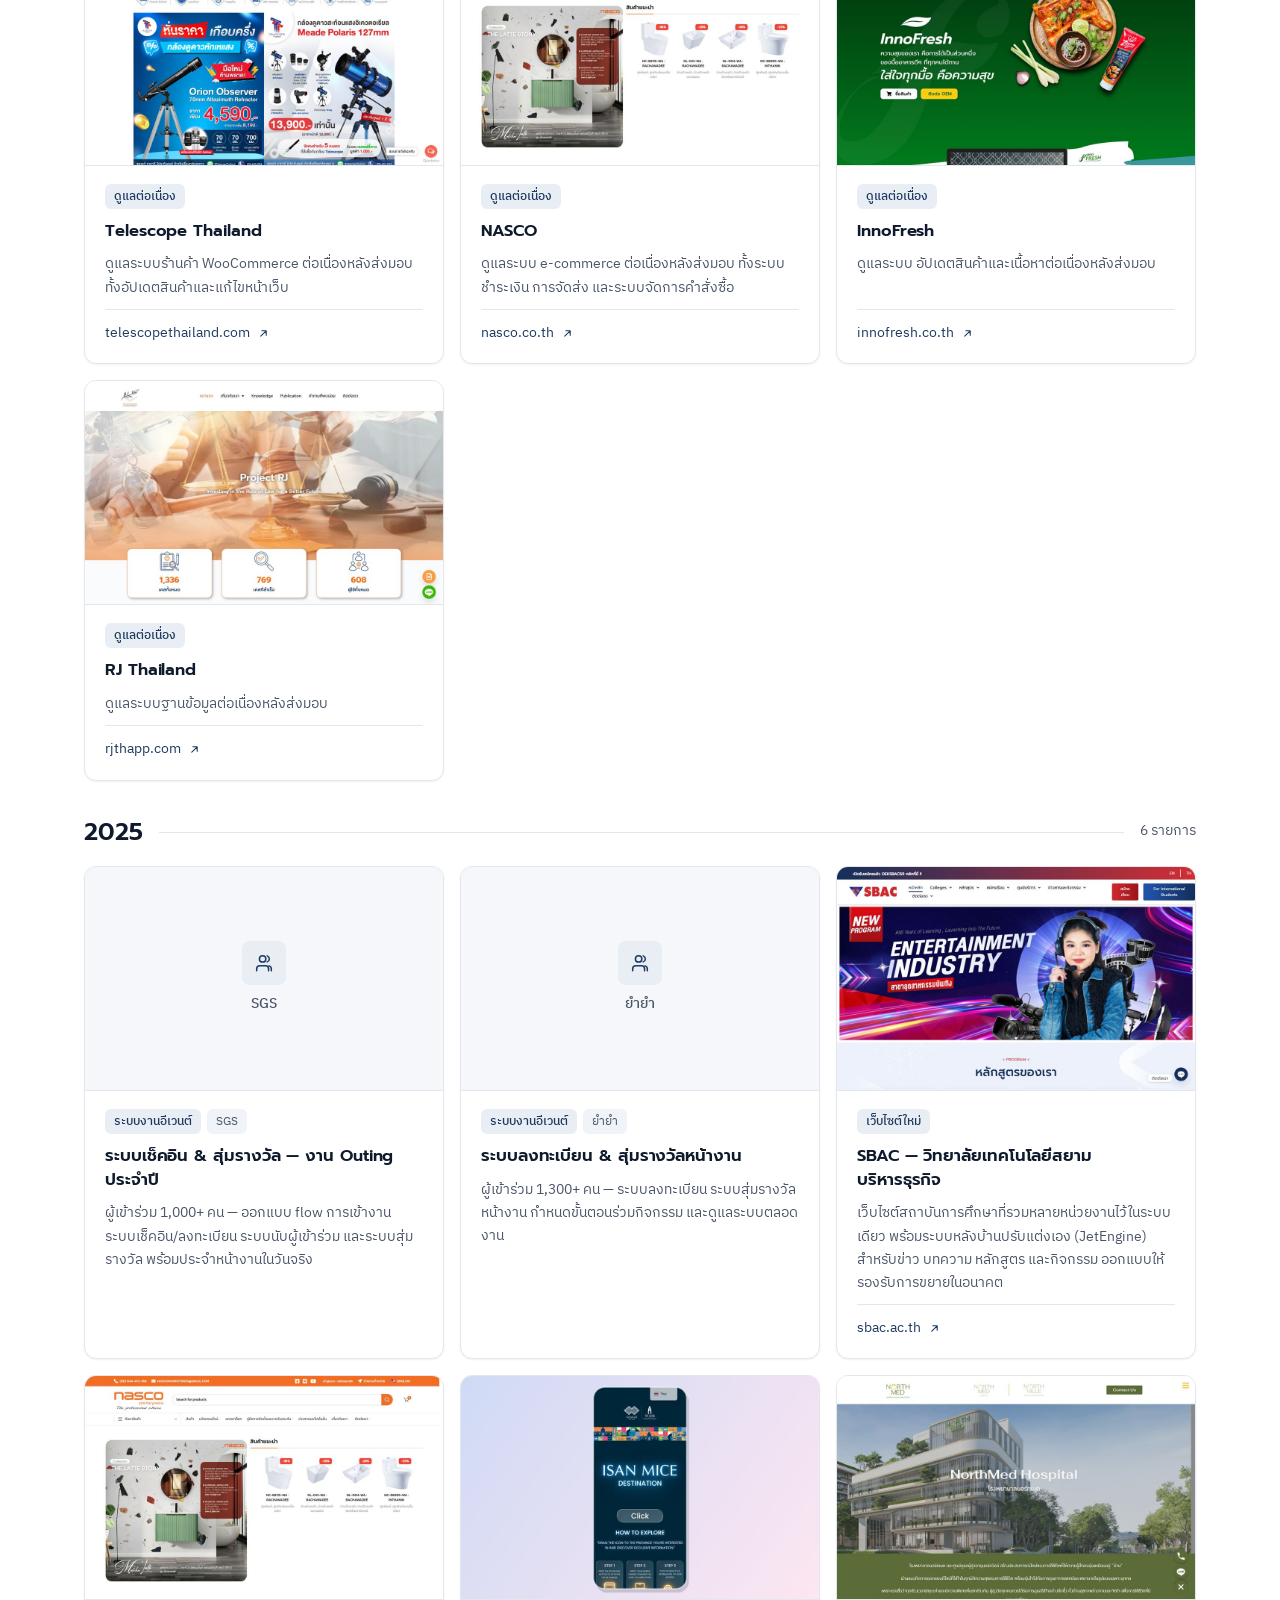
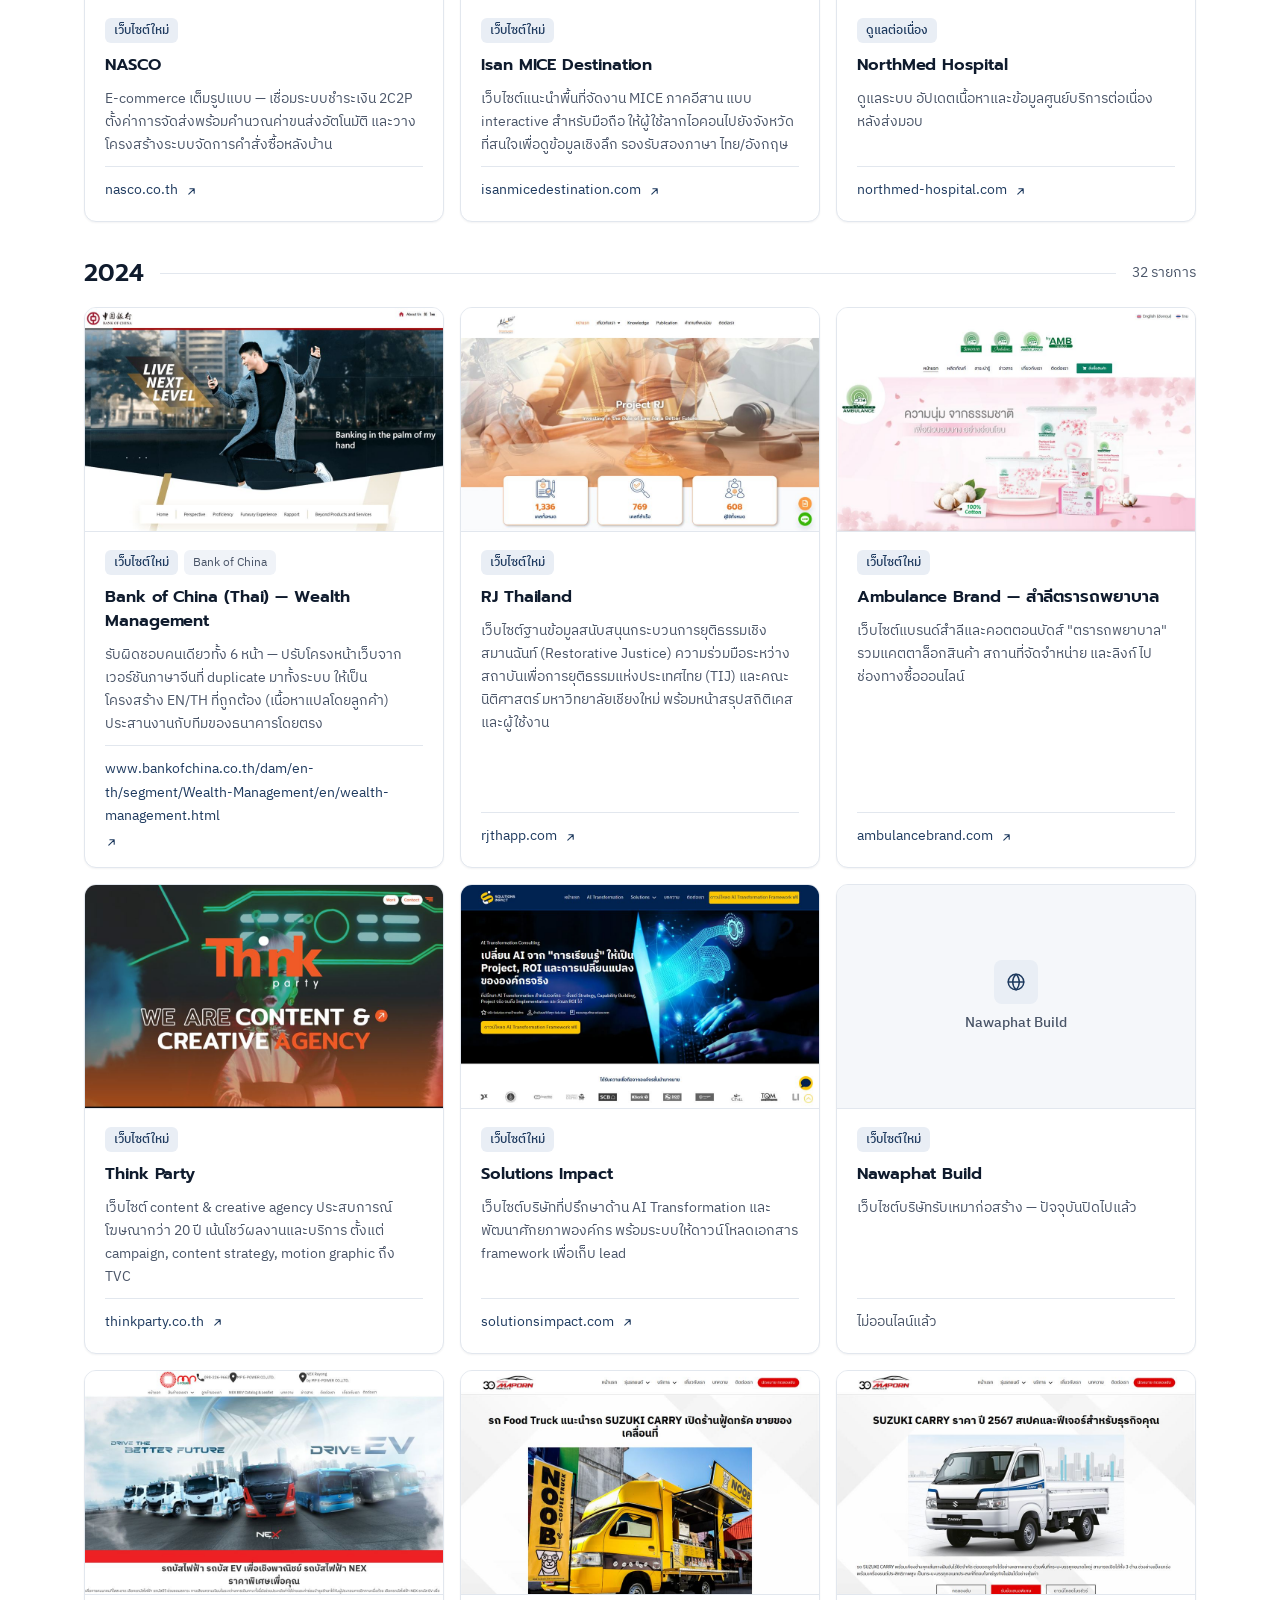
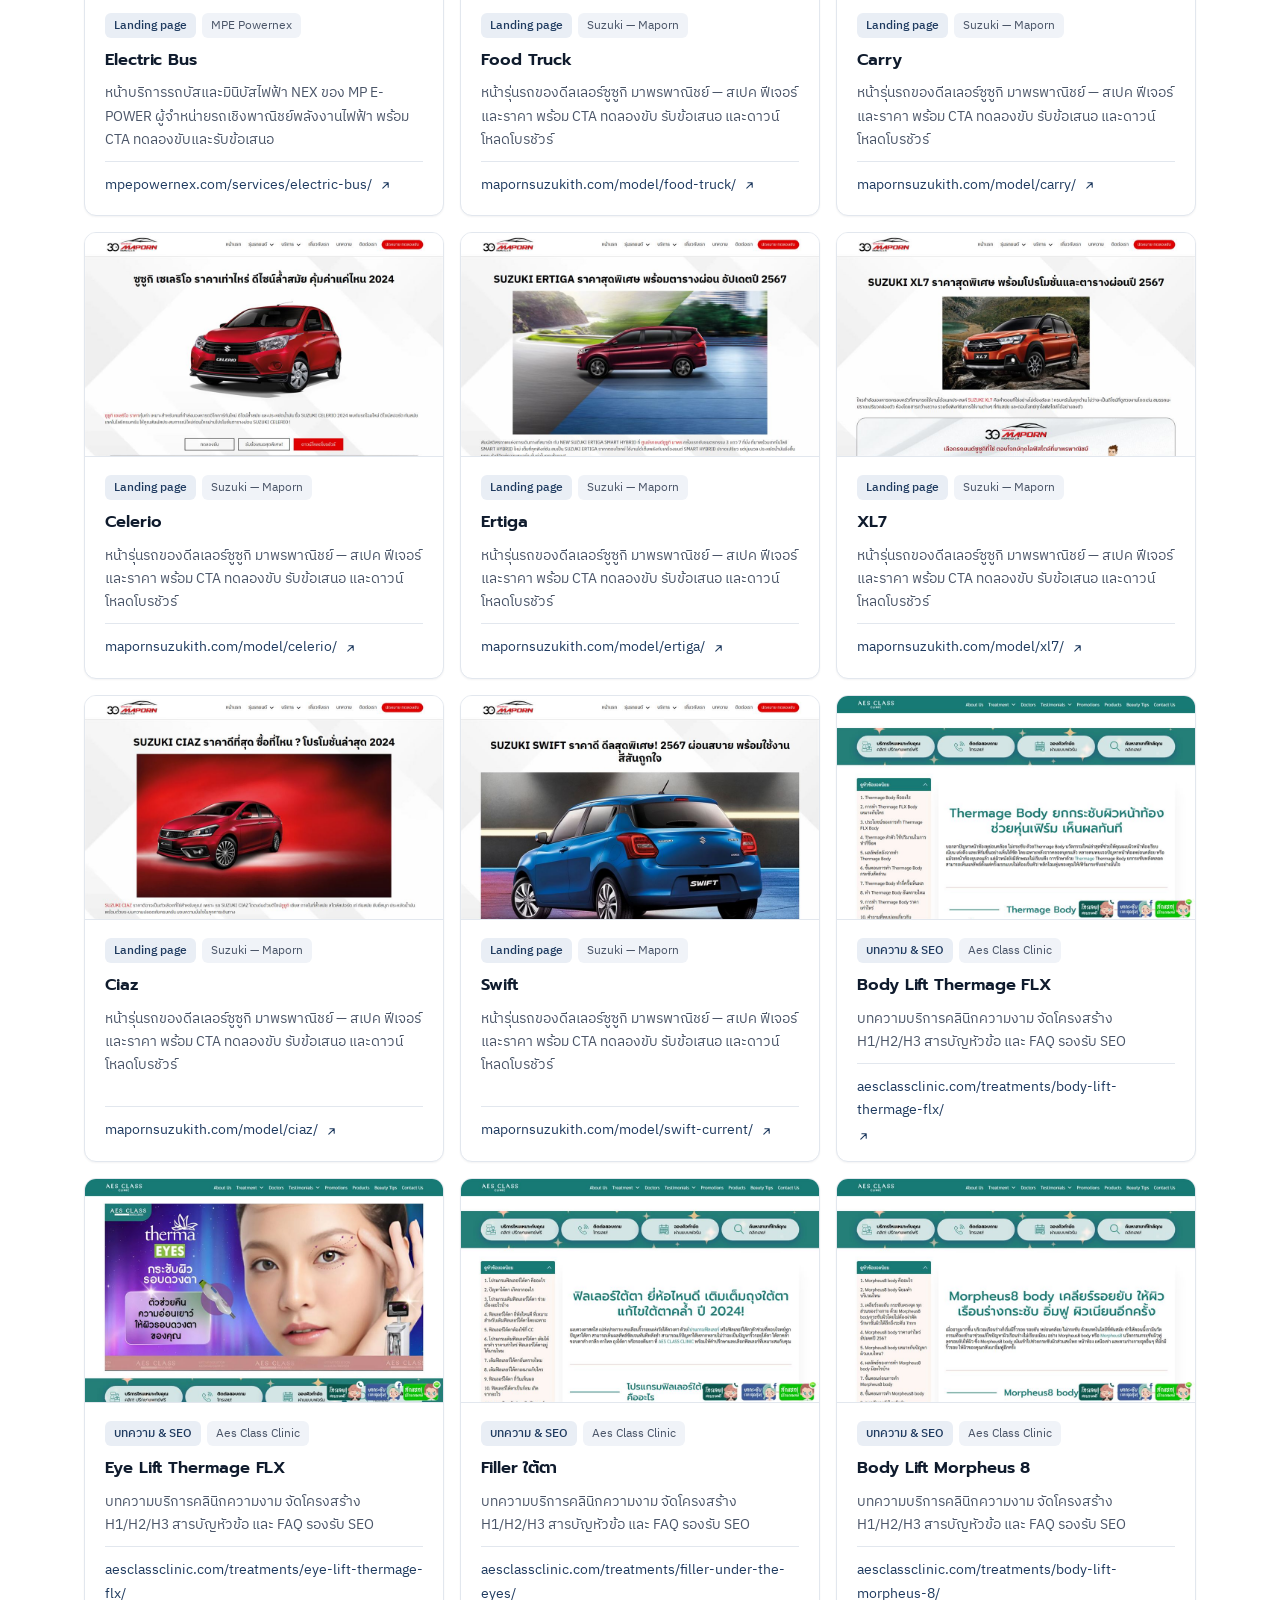
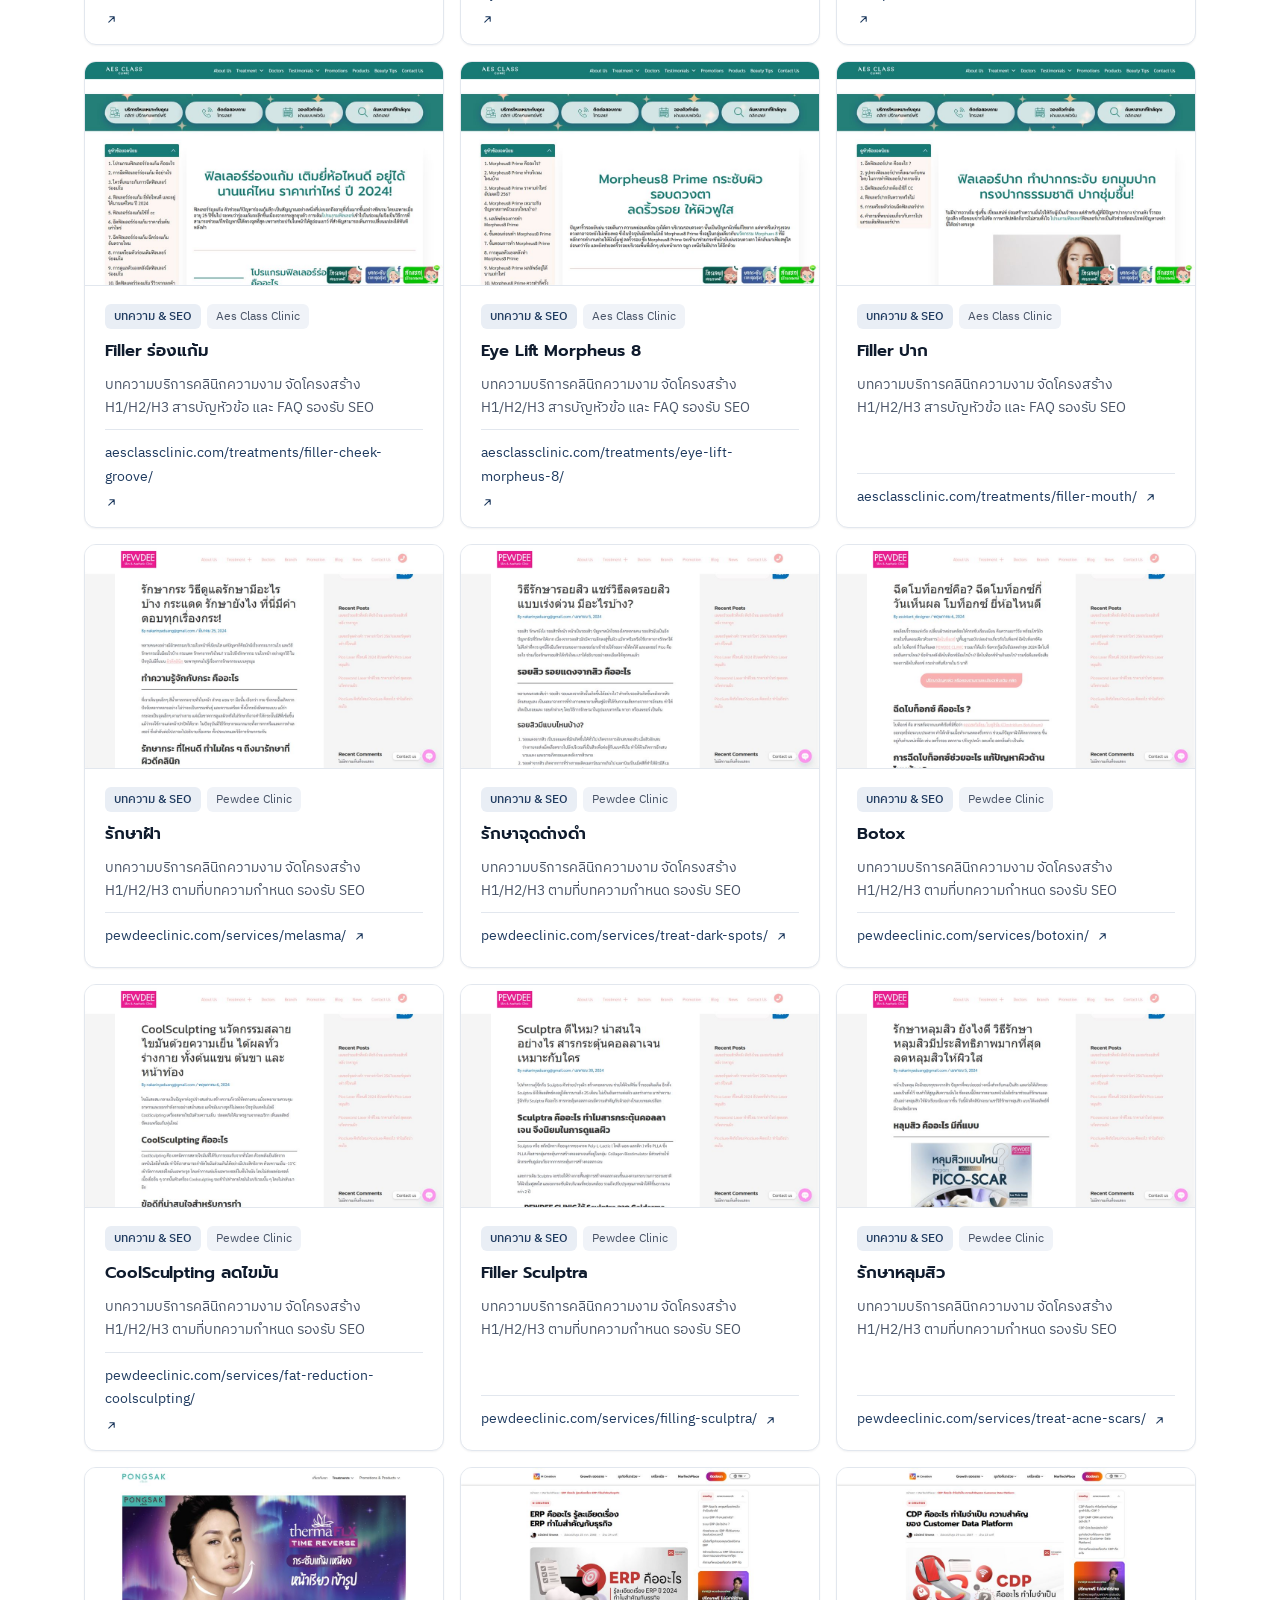
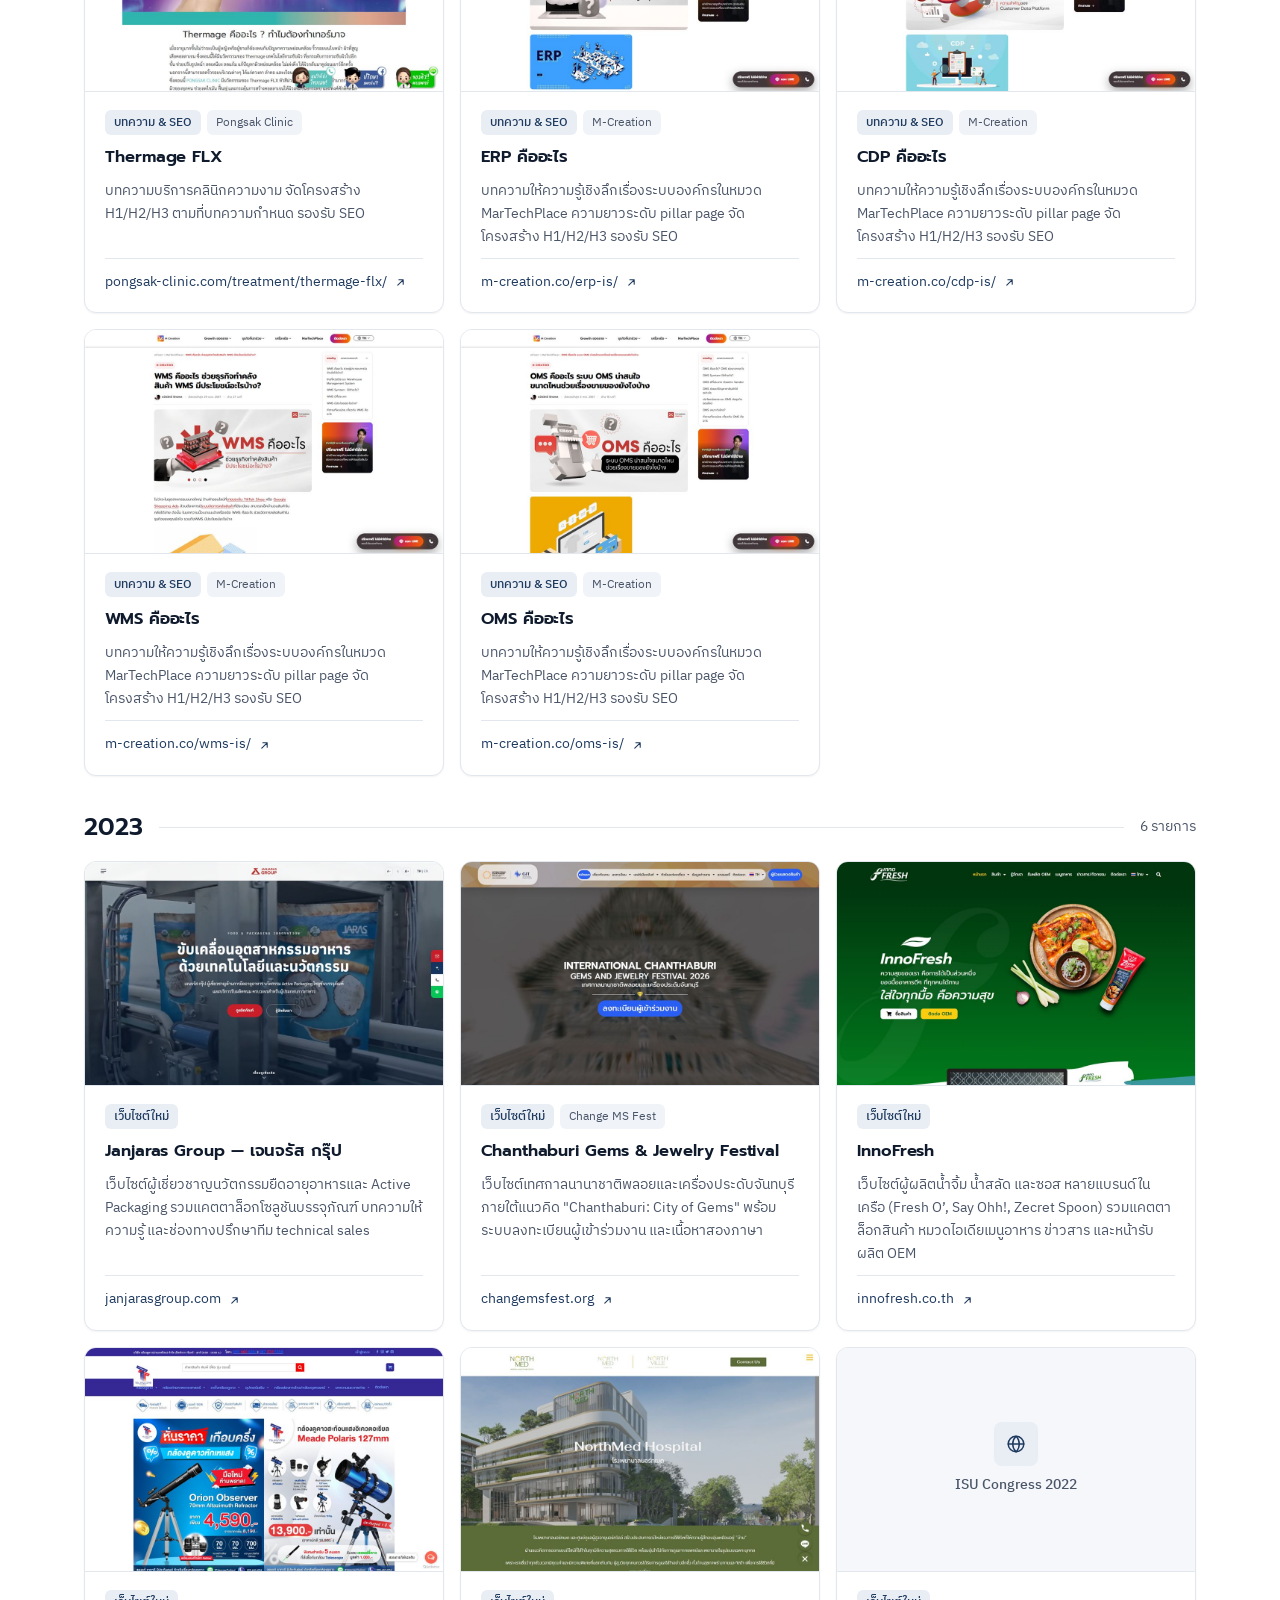
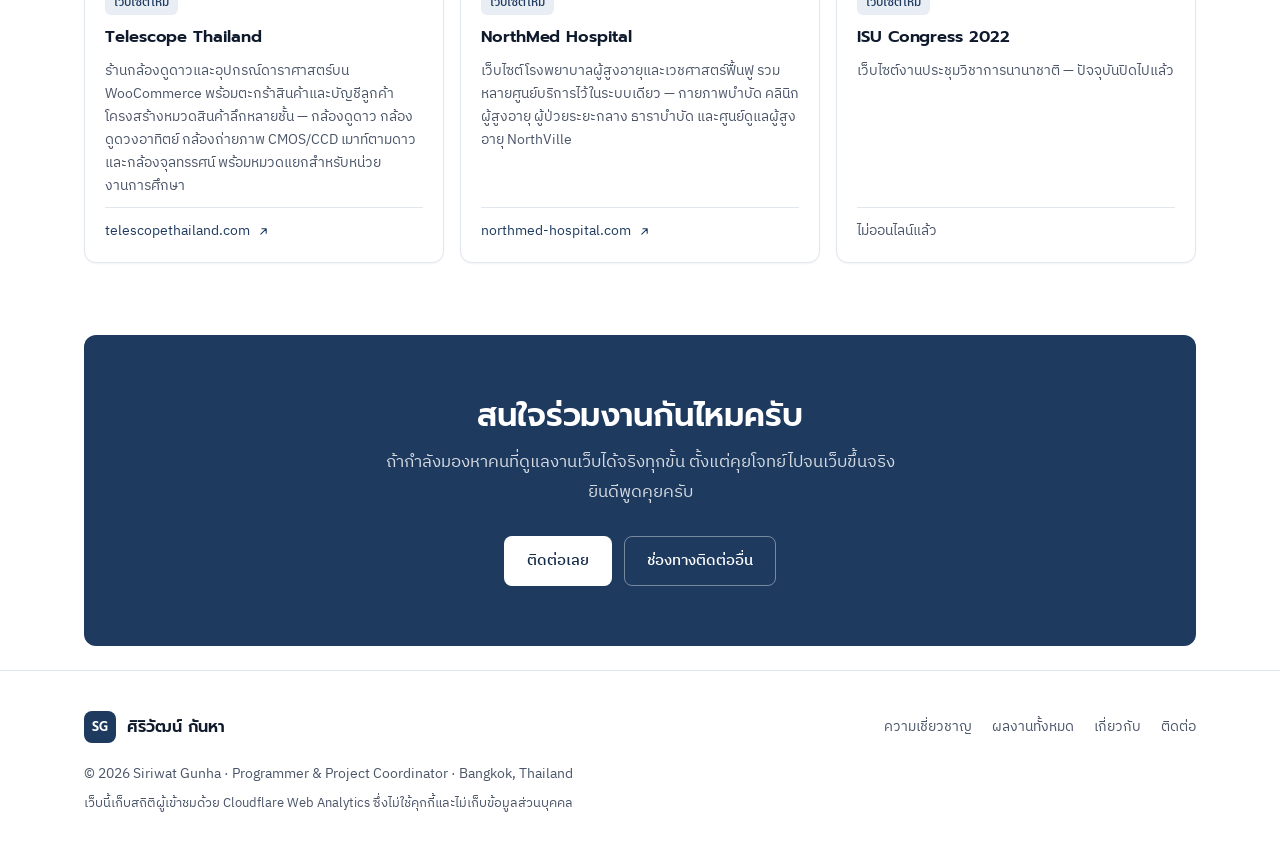
==== commit a195cfcf: "Restyle to a navy, neutral theme and add search-engine metadata Drop the glass, gradients and ambien" ====
--- a/work.html
+++ b/work.html
@@ -3,11 +3,16 @@
 <head>
 <meta charset="utf-8">
 <meta name="viewport" content="width=device-width, initial-scale=1">
-<title>ผลงานทั้งหมด — ศิริวัฒน์ กันหา</title>
+<title>ผลงานทั้งหมด — ศิริวัฒน์ กันหา (Siriwat Gunha)</title>
 <meta name="description" content="รวมผลงานเว็บทั้งหมดของศิริวัฒน์ กันหา แยกตามหมวดหมู่และปี — เว็บไซต์ใหม่ งานดูแลต่อเนื่อง landing page บทความ SEO และระบบงานอีเวนต์">
+<link rel="canonical" href="https://znewtwo.github.io/siriwat-portfolio/work.html">
+<meta property="og:type" content="website">
+<meta property="og:url" content="https://znewtwo.github.io/siriwat-portfolio/work.html">
+<meta property="og:title" content="ผลงานทั้งหมด — ศิริวัฒน์ กันหา (Siriwat Gunha)">
+<meta property="og:description" content="รวมผลงานเว็บทั้งหมด แยกตามหมวดหมู่และปี">
 <link rel="preconnect" href="https://fonts.googleapis.com">
 <link rel="preconnect" href="https://fonts.gstatic.com" crossorigin>
-<link href="https://fonts.googleapis.com/css2?family=Prompt:wght@300;400;500;600;700&display=swap" rel="stylesheet">
+<link href="https://fonts.googleapis.com/css2?family=IBM+Plex+Sans+Thai:wght@400;500;600&family=Prompt:wght@500;600&display=swap" rel="stylesheet">
 <script>
   (function () {
     try {
@@ -22,7 +27,7 @@
   })();
   document.documentElement.classList.add('js');
 </script>
-<link rel="stylesheet" href="styles.css?v=5">
+<link rel="stylesheet" href="styles.css?v=6">
 </head>
 <body>
 
@@ -51,8 +56,6 @@
 
 <main>
   <section class="page-head">
-    <div class="orb orb-a"></div>
-    <div class="orb orb-b"></div>
     <div class="wrap inner">
       <a href="index.html" class="back-link">
         <svg viewBox="0 0 24 24" fill="none" stroke="currentColor" stroke-width="2" stroke-linecap="round" stroke-linejoin="round"><path d="M14 6l-6 6 6 6"/></svg>
@@ -74,7 +77,6 @@
 
   <div class="wrap" style="margin-top:72px">
     <div class="cta-band">
-      <div class="orb orb-c"></div>
       <h2>สนใจร่วมงานกันไหมครับ</h2>
       <p>ถ้ากำลังมองหาคนที่ดูแลงานเว็บได้จริงทุกขั้น ตั้งแต่คุยโจทย์ไปจนเว็บขึ้นจริง ยินดีพูดคุยครับ</p>
       <div class="cta-actions">
@@ -101,7 +103,7 @@
   </div>
 </footer>
 
-<script src="projects.js?v=5"></script>
+<script src="projects.js?v=6"></script>
 <script>
 (function () {
   var root = document.documentElement;
@@ -220,7 +222,7 @@
       el.rel = 'noopener';
     }
     var html = p.cover
-      ? '<div class="thumb"><img src="' + esc(p.cover) + '?v=5" alt="ภาพหน้าเว็บ ' + esc(p.name) +
+      ? '<div class="thumb"><img src="' + esc(p.cover) + '?v=6" alt="ภาพหน้าเว็บ ' + esc(p.name) +
         '" loading="lazy" decoding="async" width="960" height="600"></div>'
       : placeholder(p);
     html += '<div class="top"><span class="tag">' + esc(catLabel[p.cat] || p.cat) + '</span>';
@@ -284,6 +286,6 @@
   render();
 })();
 </script>
-<script src="analytics.js?v=5"></script>
+<script src="analytics.js?v=6"></script>
 </body>
 </html>
--- a/styles.css
+++ b/styles.css
@@ -1,57 +1,49 @@
+/* Navy & neutral theme — solid surfaces, thin borders, one accent colour. */
 :root{
-  --blue-soft:#CFDAF5;
-  --blue-peri:#91A5D6;
-  --pink-soft:#FDE6F1;
-  --pink-dusty:#EDBAD2;
-
-  --bg:#FAFBFF;
+  --bg:#FFFFFF;
+  --bg-alt:#F5F7FA;
   --surface:#FFFFFF;
-  --surface-2:#F4F6FD;
-  --text:#19213A;
-  --text-dim:#5B6686;
-  --accent:#91A5D6;
-  --accent-2:#EDBAD2;
-  --accent-ink:#4A5E96;
-  --border:#E3E8F6;
-  --shadow:0 1px 2px rgba(25,33,58,.04), 0 12px 32px -12px rgba(76,94,150,.18);
-  --shadow-lg:0 2px 4px rgba(25,33,58,.05), 0 28px 60px -20px rgba(76,94,150,.28);
-  --orb-1:rgba(145,165,214,.45);
-  --orb-2:rgba(237,186,210,.42);
-  --glass:rgba(255,255,255,.72);
-  --glass-card:rgba(255,255,255,.58);
-  --glass-soft:rgba(255,255,255,.42);
-  --glass-edge:rgba(255,255,255,.85);
-  --grid-line:rgba(145,165,214,.14);
-  --radius:22px;
-  --radius-sm:14px;
-  --maxw:1180px;
+  --surface-2:#F0F3F8;
+  --text:#0F1B2D;
+  --text-dim:#4A5568;
+  --primary:#1E3A5F;          /* navy */
+  --primary-hover:#152C49;
+  --primary-ink:#1E3A5F;      /* links, labels */
+  --primary-soft:#E9EEF5;
+  --on-primary:#FFFFFF;
+  --border:#E2E7EE;
+  --border-strong:#C9D2DE;
+  --shadow:0 1px 2px rgba(15,27,45,.05);
+  --shadow-lg:0 1px 3px rgba(15,27,45,.06), 0 8px 24px -12px rgba(15,27,45,.14);
+  --radius:12px;
+  --radius-sm:8px;
+  --maxw:1160px;
+  --font-body:'IBM Plex Sans Thai','Prompt',system-ui,-apple-system,'Segoe UI',sans-serif;
+  --font-head:'Prompt','IBM Plex Sans Thai',system-ui,sans-serif;
 }
 :root[data-theme="dark"]{
-  --bg:#101522;
-  --surface:#1A2133;
-  --surface-2:#232C42;
-  --text:#F4F6FF;
-  --text-dim:#B3BED3;
-  --accent:#AFC3F5;
-  --accent-2:#F1BBD5;
-  --accent-ink:#CBD8FA;
-  --border:#35405A;
-  --shadow:0 1px 2px rgba(0,0,0,.3), 0 16px 40px -16px rgba(0,0,0,.6);
-  --shadow-lg:0 2px 6px rgba(0,0,0,.35), 0 34px 70px -24px rgba(0,0,0,.7);
-  --orb-1:rgba(145,165,214,.26);
-  --orb-2:rgba(237,186,210,.20);
-  --glass:rgba(26,33,51,.72);
-  --glass-card:rgba(26,33,51,.55);
-  --glass-soft:rgba(35,44,66,.46);
-  --glass-edge:rgba(255,255,255,.07);
-  --grid-line:rgba(175,195,245,.09);
+  --bg:#0B1424;
+  --bg-alt:#0F1A2D;
+  --surface:#111C30;
+  --surface-2:#17243B;
+  --text:#E8EDF5;
+  --text-dim:#A2AEC1;
+  --primary:#2E5080;
+  --primary-hover:#38609A;
+  --primary-ink:#9CB7DE;
+  --primary-soft:rgba(156,183,222,.10);
+  --on-primary:#FFFFFF;
+  --border:#22314A;
+  --border-strong:#2F4060;
+  --shadow:0 1px 2px rgba(0,0,0,.3);
+  --shadow-lg:0 1px 3px rgba(0,0,0,.35), 0 10px 28px -14px rgba(0,0,0,.6);
 }
 
 *{box-sizing:border-box}
 html{scroll-behavior:smooth}
 body{
   margin:0;
-  font-family:'Prompt',system-ui,-apple-system,'Segoe UI',sans-serif;
+  font-family:var(--font-body);
   font-weight:400;
   font-size:16px;
   line-height:1.75;
@@ -59,363 +51,294 @@
   background:var(--bg);
   -webkit-font-smoothing:antialiased;
   overflow-x:hidden;
-  transition:background-color .25s ease, color .25s ease;
-}
-/* Ambient wash the glass surfaces have something to refract. */
-body::before{
-  content:'';position:fixed;inset:0;z-index:-1;pointer-events:none;
-  background:
-    radial-gradient(44rem 34rem at 10% 4%,var(--orb-1),transparent 64%),
-    radial-gradient(40rem 32rem at 92% 26%,var(--orb-2),transparent 62%),
-    radial-gradient(38rem 30rem at 24% 62%,var(--orb-2),transparent 58%),
-    radial-gradient(42rem 34rem at 82% 86%,var(--orb-1),transparent 62%);
-  opacity:.75;
-  transition:opacity .25s ease;
-}
-
-/* glass surface shared by every raised card */
-.glass{
-  background:var(--glass-card);
-  -webkit-backdrop-filter:blur(20px) saturate(140%);
-  backdrop-filter:blur(20px) saturate(140%);
-  border:1px solid var(--border);
-  box-shadow:inset 0 1px 0 var(--glass-edge), var(--shadow);
-}
-h1,h2,h3,h4{line-height:1.25;margin:0;font-weight:600;letter-spacing:-.01em}
+  transition:background-color .2s ease, color .2s ease;
+}
+h1,h2,h3,h4{font-family:var(--font-head);line-height:1.3;margin:0;font-weight:600;letter-spacing:-.005em}
 p{margin:0}
 a{color:inherit;text-decoration:none}
 img{max-width:100%;display:block}
 ul{margin:0;padding:0;list-style:none}
+:focus-visible{outline:2px solid var(--primary-ink);outline-offset:2px}
 
 .wrap{width:100%;max-width:var(--maxw);margin:0 auto;padding:0 24px}
-.section{padding:104px 0;position:relative}
+.section{padding:96px 0;position:relative}
 .eyebrow{
-  display:inline-flex;align-items:center;gap:8px;
-  font-size:13px;font-weight:500;letter-spacing:.06em;text-transform:uppercase;
-  color:var(--accent-ink);
-  background:color-mix(in srgb, var(--accent) 14%, transparent);
-  border:1px solid color-mix(in srgb, var(--accent) 30%, transparent);
-  padding:7px 16px;border-radius:999px;
-}
-.eyebrow .dot{width:6px;height:6px;border-radius:50%;background:var(--accent-2)}
-.h2{font-size:38px;margin:22px 0 16px;max-width:19ch}
+  display:inline-block;
+  font-size:13px;font-weight:600;letter-spacing:.08em;text-transform:uppercase;
+  color:var(--primary-ink);
+}
+.h2{font-size:34px;margin:12px 0 14px;max-width:22ch}
 .lead{font-size:17px;color:var(--text-dim);max-width:60ch}
 .center{text-align:center}
 .center .h2,.center .lead{margin-left:auto;margin-right:auto}
 
-/* ---------- ambient background ---------- */
-.orb{position:absolute;border-radius:50%;filter:blur(72px);pointer-events:none;z-index:0}
-.grid-bg{
-  position:absolute;inset:0;z-index:0;pointer-events:none;
-  background-image:linear-gradient(var(--grid-line) 1px,transparent 1px),
-                   linear-gradient(90deg,var(--grid-line) 1px,transparent 1px);
-  background-size:68px 68px;
-  mask-image:radial-gradient(ellipse 70% 60% at 50% 30%,#000 10%,transparent 72%);
-  -webkit-mask-image:radial-gradient(ellipse 70% 60% at 50% 30%,#000 10%,transparent 72%);
-}
-
 /* ---------- nav ---------- */
-header{position:sticky;top:0;z-index:50}
+header{
+  position:sticky;top:0;z-index:50;
+  background:color-mix(in srgb, var(--bg) 92%, transparent);
+  -webkit-backdrop-filter:blur(8px);backdrop-filter:blur(8px);
+  border-bottom:1px solid var(--border);
+}
 .nav{
   display:flex;align-items:center;gap:28px;
-  margin:14px auto;padding:10px 12px 10px 20px;
-  max-width:var(--maxw);width:calc(100% - 48px);
-  background:var(--glass);
-  -webkit-backdrop-filter:blur(18px);backdrop-filter:blur(18px);
-  border:1px solid var(--border);
-  border-radius:999px;
-  box-shadow:var(--shadow);
-  transition:background-color .25s ease,border-color .25s ease;
-}
-.logo{display:flex;align-items:center;gap:11px;font-weight:600;font-size:16px;white-space:nowrap}
+  height:68px;
+}
+.logo{display:flex;align-items:center;gap:11px;font-family:var(--font-head);font-weight:600;font-size:16px;white-space:nowrap}
 .logo .mark{
-  width:34px;height:34px;border-radius:11px;display:grid;place-items:center;
-  background:linear-gradient(135deg,var(--blue-peri),var(--pink-dusty));
-  color:#fff;font-size:13px;font-weight:700;letter-spacing:.02em;
-  box-shadow:0 6px 16px -6px rgba(145,165,214,.8);
-}
-.nav-links{display:flex;gap:4px;margin-left:auto}
+  width:32px;height:32px;border-radius:8px;display:grid;place-items:center;
+  background:var(--primary);color:var(--on-primary);
+  font-size:12.5px;font-weight:600;letter-spacing:.03em;
+}
+.nav-links{display:flex;gap:2px;margin-left:auto}
 .nav-links a{
-  padding:9px 15px;border-radius:999px;font-size:15px;color:var(--text-dim);
+  padding:8px 14px;border-radius:var(--radius-sm);font-size:15px;color:var(--text-dim);
   white-space:nowrap;
-  transition:color .2s ease,background-color .2s ease;
-}
-.nav-links a:hover{color:var(--text);background:color-mix(in srgb, var(--accent) 13%, transparent)}
+  transition:color .15s ease,background-color .15s ease;
+}
+.nav-links a:hover{color:var(--text);background:var(--surface-2)}
 .nav-actions{display:flex;align-items:center;gap:10px}
 
 .btn{
-  display:inline-flex;align-items:center;justify-content:center;gap:9px;
+  display:inline-flex;align-items:center;justify-content:center;gap:8px;
   font-family:inherit;font-size:15px;font-weight:500;
-  padding:12px 24px;border-radius:999px;border:1px solid transparent;
+  padding:11px 22px;border-radius:var(--radius-sm);border:1px solid transparent;
   cursor:pointer;white-space:nowrap;
-  transition:transform .2s ease,box-shadow .2s ease,background-color .2s ease,border-color .2s ease,color .2s ease;
-}
-.btn-primary{
-  background:linear-gradient(135deg,var(--blue-peri),var(--pink-dusty));
-  color:#fff;box-shadow:0 10px 24px -10px rgba(145,165,214,.9);
-}
-.btn-primary:hover{transform:translateY(-2px);box-shadow:0 16px 32px -12px rgba(145,165,214,1)}
-.btn-ghost{background:transparent;border-color:var(--border);color:var(--text)}
-.btn-ghost:hover{transform:translateY(-2px);border-color:var(--accent);background:color-mix(in srgb, var(--accent) 10%, transparent)}
-.btn-sm{padding:10px 20px;font-size:14px}
-
-.toggle{
-  width:40px;height:40px;flex:0 0 40px;border-radius:50%;
+  transition:background-color .15s ease,border-color .15s ease,color .15s ease;
+}
+.btn-primary{background:var(--primary);color:var(--on-primary)}
+.btn-primary:hover{background:var(--primary-hover)}
+.btn-ghost{background:var(--surface);border-color:var(--border-strong);color:var(--text)}
+.btn-ghost:hover{background:var(--surface-2)}
+.btn-sm{padding:8px 16px;font-size:14px}
+
+.toggle,.burger{
+  width:38px;height:38px;flex:0 0 38px;border-radius:var(--radius-sm);
   display:grid;place-items:center;cursor:pointer;
-  background:var(--surface-2);border:1px solid var(--border);color:var(--text);
-  transition:background-color .25s ease,border-color .25s ease,transform .2s ease;
-}
-.toggle:hover{transform:rotate(-14deg);border-color:var(--accent)}
-.toggle svg{width:18px;height:18px}
+  background:transparent;border:1px solid var(--border);color:var(--text);
+  transition:background-color .15s ease,border-color .15s ease;
+}
+.toggle:hover,.burger:hover{background:var(--surface-2)}
+.toggle svg,.burger svg{width:18px;height:18px}
 :root[data-theme="light"] .icon-moon{display:none}
 :root[data-theme="dark"] .icon-sun{display:none}
-
-.burger{display:none;width:40px;height:40px;border-radius:50%;background:var(--surface-2);
-  border:1px solid var(--border);color:var(--text);cursor:pointer;place-items:center}
-.burger svg{width:18px;height:18px}
+.burger{display:none}
 
 /* ---------- hero ---------- */
-.hero{position:relative;padding:76px 0 96px;overflow:hidden}
-.hero .orb-a{width:560px;height:560px;background:var(--orb-1);top:-220px;right:-130px;animation:float 15s ease-in-out infinite}
-.hero .orb-b{width:430px;height:430px;background:var(--orb-2);top:190px;left:-170px;animation:float 19s ease-in-out infinite reverse}
-@keyframes float{0%,100%{transform:translate(0,0)}50%{transform:translate(22px,-30px)}}
-.hero-inner{position:relative;z-index:1;display:grid;grid-template-columns:1.08fr .92fr;gap:64px;align-items:center}
-.hero h1{font-size:58px;margin:24px 0 20px;letter-spacing:-.025em}
-.hero h1 .grad{
-  background:linear-gradient(120deg,var(--blue-peri),var(--pink-dusty));
-  -webkit-background-clip:text;background-clip:text;color:transparent;
-}
-.hero-sub{font-size:17px;color:var(--text-dim);max-width:46ch;margin-bottom:34px}
+.hero{position:relative;padding:80px 0 88px}
+.hero-inner{display:grid;grid-template-columns:1.1fr .9fr;gap:64px;align-items:center}
+.hero h1{font-size:52px;margin:16px 0 20px;letter-spacing:-.015em;line-height:1.2}
+.hero h1 .grad{color:var(--primary-ink)}
+.hero-sub{font-size:17.5px;color:var(--text-dim);max-width:46ch;margin-bottom:32px}
 .hero-cta{display:flex;gap:12px;flex-wrap:wrap}
-.hero-stats{display:grid;grid-template-columns:repeat(4,1fr);gap:18px;margin-top:52px;padding-top:34px;border-top:1px solid var(--border)}
-.stat .n{font-size:30px;font-weight:600;letter-spacing:-.02em;color:var(--text)}
-.stat .l{font-size:13.5px;color:var(--text-dim);line-height:1.5}
-
-/* hero visual */
+.hero-stats{display:grid;grid-template-columns:repeat(4,1fr);gap:18px;margin-top:48px;padding-top:28px;border-top:1px solid var(--border)}
+.stat .n{font-family:var(--font-head);font-size:28px;font-weight:600;color:var(--text)}
+.stat .l{font-size:14px;color:var(--text-dim);line-height:1.5}
+
 .hero-visual{position:relative}
 .panel{
-  background:var(--glass-card);
-  -webkit-backdrop-filter:blur(22px) saturate(145%);backdrop-filter:blur(22px) saturate(145%);
+  background:var(--surface);
   border:1px solid var(--border);border-radius:var(--radius);
-  box-shadow:inset 0 1px 0 var(--glass-edge), var(--shadow-lg);
-  padding:24px;position:relative;overflow:hidden;
-  transition:background-color .25s ease,border-color .25s ease;
-}
-.panel-top{display:flex;align-items:center;gap:7px;margin-bottom:20px}
-.panel-top i{width:10px;height:10px;border-radius:50%;background:var(--border);display:block}
-.panel-top i:first-child{background:var(--pink-dusty)}
-.panel-top i:nth-child(2){background:var(--blue-soft)}
-.panel-top span{margin-left:auto;font-size:12px;color:var(--text-dim);letter-spacing:.04em}
-.bar-row{display:flex;align-items:center;gap:14px;margin-bottom:15px}
-.bar-row .k{font-size:13.5px;color:var(--text-dim);width:112px;flex:0 0 112px}
-.bar{height:9px;border-radius:999px;background:var(--surface-2);flex:1;overflow:hidden}
-.bar span{display:block;height:100%;border-radius:999px;background:linear-gradient(90deg,var(--blue-peri),var(--pink-dusty))}
-.bar-row .v{font-size:13.5px;font-weight:500;width:30px;text-align:right}
-.chips{display:flex;flex-wrap:wrap;gap:7px;margin-top:22px;padding-top:20px;border-top:1px solid var(--border)}
+  box-shadow:var(--shadow-lg);
+  padding:26px;
+}
+.panel-top{display:flex;align-items:center;gap:6px;margin-bottom:22px;padding-bottom:16px;border-bottom:1px solid var(--border)}
+.panel-top i{display:none}
+.panel-top span{font-size:14px;font-weight:500;color:var(--text)}
+.bar-row{display:flex;align-items:center;gap:14px;margin-bottom:14px}
+.bar-row .k{font-size:14px;color:var(--text-dim);width:116px;flex:0 0 116px}
+.bar{height:8px;border-radius:4px;background:var(--surface-2);flex:1;overflow:hidden}
+.bar span{display:block;height:100%;border-radius:4px;background:var(--primary)}
+:root[data-theme="dark"] .bar span{background:var(--primary-ink)}
+.bar-row .v{font-size:14px;font-weight:600;width:30px;text-align:right}
+.chips{display:flex;flex-wrap:wrap;gap:6px;margin-top:20px;padding-top:18px;border-top:1px solid var(--border)}
 .chip{
-  font-size:12.5px;padding:5px 12px;border-radius:999px;
-  background:var(--glass-soft);border:1px solid var(--border);color:var(--text-dim);
+  font-size:12.5px;padding:3px 10px;border-radius:6px;
+  background:var(--surface-2);border:1px solid var(--border);color:var(--text-dim);
 }
 
 /* ---------- trusted ---------- */
-.trusted{padding:26px 0 70px}
-.trusted p{font-size:13px;letter-spacing:.1em;text-transform:uppercase;color:var(--text-dim);text-align:center;margin-bottom:26px}
-.logos{display:flex;flex-wrap:wrap;justify-content:center;gap:12px}
-.logos div{
-  font-size:15px;font-weight:500;color:var(--text-dim);
-  padding:11px 22px;border-radius:999px;
-  border:1px solid var(--border);background:var(--glass-soft);
-  -webkit-backdrop-filter:blur(14px);backdrop-filter:blur(14px);
-  transition:color .2s ease,border-color .2s ease,transform .2s ease;
-}
-.logos div:hover{color:var(--text);border-color:var(--accent);transform:translateY(-2px)}
+.trusted{padding:32px 0;background:var(--bg-alt);border-top:1px solid var(--border);border-bottom:1px solid var(--border)}
+.trusted p{font-size:13px;letter-spacing:.08em;text-transform:uppercase;color:var(--text-dim);text-align:center;margin-bottom:18px}
+.logos{display:flex;flex-wrap:wrap;justify-content:center;gap:10px 34px}
+.logos div{font-family:var(--font-head);font-size:16px;font-weight:500;color:var(--text-dim)}
 
 /* ---------- cards ---------- */
-.cards{display:grid;grid-template-columns:repeat(4,1fr);gap:20px;margin-top:52px}
+.cards{display:grid;grid-template-columns:repeat(4,1fr);gap:18px;margin-top:48px}
 .card{
-  background:var(--glass-card);
-  -webkit-backdrop-filter:blur(20px) saturate(140%);backdrop-filter:blur(20px) saturate(140%);
+  background:var(--surface);
   border:1px solid var(--border);border-radius:var(--radius);
-  padding:30px 26px;
-  box-shadow:inset 0 1px 0 var(--glass-edge), var(--shadow);
-  transition:transform .25s ease,box-shadow .25s ease,border-color .25s ease,background-color .25s ease;
-}
-.card:hover{transform:translateY(-5px);box-shadow:inset 0 1px 0 var(--glass-edge), var(--shadow-lg);border-color:color-mix(in srgb, var(--accent) 55%, transparent)}
+  padding:28px 24px;
+  box-shadow:var(--shadow);
+  transition:border-color .15s ease,box-shadow .15s ease;
+}
+.card:hover{border-color:var(--border-strong);box-shadow:var(--shadow-lg)}
 .ico{
-  width:46px;height:46px;border-radius:14px;display:grid;place-items:center;margin-bottom:20px;
-  background:color-mix(in srgb, var(--accent) 16%, transparent);
-  border:1px solid color-mix(in srgb, var(--accent) 30%, transparent);
-  color:var(--accent-ink);
-}
-.ico svg{width:21px;height:21px}
+  width:42px;height:42px;border-radius:var(--radius-sm);display:grid;place-items:center;margin-bottom:18px;
+  background:var(--primary-soft);color:var(--primary-ink);
+}
+.ico svg{width:20px;height:20px}
 .card h3{font-size:18px;margin-bottom:10px}
-.card p{font-size:14.5px;color:var(--text-dim);line-height:1.7}
+.card p{font-size:15px;color:var(--text-dim);line-height:1.7}
 .card .tags{display:flex;flex-wrap:wrap;gap:6px;margin-top:16px}
-.card .tags span{font-size:12px;padding:4px 10px;border-radius:999px;background:var(--surface-2);color:var(--text-dim)}
+.card .tags span{font-size:12.5px;padding:2px 9px;border-radius:6px;background:var(--surface-2);color:var(--text-dim)}
 
 /* ---------- solutions (alternating) ---------- */
-.solution{display:grid;grid-template-columns:1fr 1fr;gap:60px;align-items:center;margin-top:76px}
+.solution{display:grid;grid-template-columns:1fr 1fr;gap:60px;align-items:center;margin-top:72px}
 .solution:nth-child(even) .solution-text{order:2}
-.solution h3{font-size:27px;margin-bottom:8px}
-.solution .role{font-size:13px;color:var(--accent-ink);font-weight:500;letter-spacing:.04em;text-transform:uppercase;margin-bottom:14px}
-.solution p{font-size:15.5px;color:var(--text-dim);margin-bottom:20px}
-.solution ul{display:grid;gap:11px;margin-bottom:24px}
-.solution li{display:flex;gap:11px;font-size:15px;color:var(--text-dim);align-items:flex-start}
-.solution li svg{width:18px;height:18px;flex:0 0 18px;margin-top:4px;color:var(--accent)}
-.link-out{display:inline-flex;align-items:center;gap:7px;font-size:15px;font-weight:500;color:var(--accent-ink)}
-.link-out:hover{text-decoration:underline}
+.solution h3{font-size:26px;margin-bottom:10px}
+.solution .role{font-size:13px;color:var(--primary-ink);font-weight:600;letter-spacing:.06em;text-transform:uppercase;margin-bottom:10px}
+.solution p{font-size:16px;color:var(--text-dim);margin-bottom:20px}
+.solution ul{display:grid;gap:10px;margin-bottom:24px}
+.solution li{display:flex;gap:11px;font-size:15.5px;color:var(--text);align-items:flex-start}
+.solution li svg{width:18px;height:18px;flex:0 0 18px;margin-top:4px;color:var(--primary-ink)}
+.link-out{display:inline-flex;align-items:center;gap:6px;font-size:15px;font-weight:500;color:var(--primary-ink);border-bottom:1px solid transparent}
+.link-out:hover{border-bottom-color:currentColor}
 .link-out svg{width:15px;height:15px}
 
 .mock{
-  background:var(--glass-card);
-  -webkit-backdrop-filter:blur(22px) saturate(145%);backdrop-filter:blur(22px) saturate(145%);
+  background:var(--surface);
   border:1px solid var(--border);border-radius:var(--radius);
-  box-shadow:inset 0 1px 0 var(--glass-edge), var(--shadow-lg);overflow:hidden;
-  transition:background-color .25s ease,border-color .25s ease;
-}
-.mock-head{display:flex;align-items:center;gap:7px;padding:14px 18px;border-bottom:1px solid var(--border);background:var(--glass-soft)}
-.mock-head i{width:9px;height:9px;border-radius:50%;background:var(--border);display:block}
-.mock-head i:first-child{background:var(--pink-dusty)}
-.mock-head i:nth-child(2){background:var(--blue-soft)}
+  box-shadow:var(--shadow-lg);overflow:hidden;
+}
+.mock-head{display:flex;align-items:center;gap:6px;padding:11px 14px;border-bottom:1px solid var(--border);background:var(--bg-alt)}
+.mock-head i{width:9px;height:9px;border-radius:50%;background:var(--border-strong);display:block}
 .mock-head .url{
-  margin-left:10px;font-size:12px;color:var(--text-dim);
+  margin-left:8px;font-size:12.5px;color:var(--text-dim);
   background:var(--surface);border:1px solid var(--border);
-  padding:4px 14px;border-radius:999px;flex:1;
+  padding:2px 12px;border-radius:6px;flex:1;
   overflow:hidden;text-overflow:ellipsis;white-space:nowrap;
 }
-.mock-body{padding:24px;display:grid;gap:14px}
-.line{height:10px;border-radius:999px;background:var(--surface-2)}
+.mock-body{padding:22px;display:grid;gap:12px}
+.line{height:10px;border-radius:4px;background:var(--surface-2)}
 .line.w70{width:70%}.line.w45{width:45%}.line.w90{width:90%}.line.w55{width:55%}
-.line.accent{background:linear-gradient(90deg,var(--blue-soft),var(--pink-soft));height:14px}
-:root[data-theme="dark"] .line.accent{background:linear-gradient(90deg,rgba(175,195,245,.35),rgba(241,187,213,.3))}
-.mock-tiles{display:grid;grid-template-columns:repeat(3,1fr);gap:12px;margin-top:4px}
-.tile{background:var(--glass-soft);border:1px solid var(--border);border-radius:var(--radius-sm);padding:16px}
-.tile .t-n{font-size:20px;font-weight:600}
-.tile .t-l{font-size:11.5px;color:var(--text-dim);line-height:1.4}
-
-/* ---------- benefits (asymmetric) ---------- */
-.benefits{display:grid;grid-template-columns:1.4fr 1fr 1fr;grid-auto-rows:minmax(0,auto);gap:20px;margin-top:52px}
-.b-lg{grid-column:span 1;grid-row:span 2;display:flex;flex-direction:column;justify-content:space-between}
+.line.accent{background:var(--primary);height:14px;opacity:.85}
+:root[data-theme="dark"] .line.accent{background:var(--primary-ink);opacity:.5}
+.mock-tiles{display:grid;grid-template-columns:repeat(3,1fr);gap:10px;margin-top:4px}
+.tile{background:var(--bg-alt);border:1px solid var(--border);border-radius:var(--radius-sm);padding:14px}
+.tile .t-n{font-family:var(--font-head);font-size:18px;font-weight:600}
+.tile .t-l{font-size:12px;color:var(--text-dim);line-height:1.4}
+
+/* ---------- about ---------- */
+#about{background:var(--bg-alt);border-top:1px solid var(--border);border-bottom:1px solid var(--border)}
+.benefits{display:grid;grid-template-columns:1.4fr 1fr 1fr;gap:18px;margin-top:48px}
+.b-lg{grid-row:span 2;display:flex;flex-direction:column;justify-content:space-between}
 .b-wide{grid-column:span 2}
 .benefit{
-  background:var(--glass-card);
-  -webkit-backdrop-filter:blur(20px) saturate(140%);backdrop-filter:blur(20px) saturate(140%);
+  background:var(--surface);
   border:1px solid var(--border);border-radius:var(--radius);
-  padding:30px 28px;
-  box-shadow:inset 0 1px 0 var(--glass-edge), var(--shadow);
-  transition:transform .25s ease,box-shadow .25s ease,border-color .25s ease,background-color .25s ease;
-}
-.benefit:hover{transform:translateY(-4px);box-shadow:inset 0 1px 0 var(--glass-edge), var(--shadow-lg);border-color:color-mix(in srgb, var(--accent) 50%, transparent)}
-.benefit h3{font-size:18.5px;margin-bottom:11px}
-.benefit p{font-size:14.5px;color:var(--text-dim)}
-.b-lg .big{font-size:52px;font-weight:600;letter-spacing:-.03em;line-height:1.1;
-  background:linear-gradient(120deg,var(--blue-peri),var(--pink-dusty));
-  -webkit-background-clip:text;background-clip:text;color:transparent;margin-bottom:6px}
+  padding:28px 26px;
+  box-shadow:var(--shadow);
+}
+.benefit h3{font-size:18.5px;margin-bottom:10px}
+.benefit p{font-size:15px;color:var(--text-dim)}
+.b-lg .big{font-family:var(--font-head);font-size:52px;font-weight:600;line-height:1.1;color:var(--primary-ink);margin-bottom:8px}
 
 /* ---------- process ---------- */
-.steps{display:grid;grid-template-columns:repeat(5,1fr);gap:16px;margin-top:52px}
-.step{
-  background:var(--glass-card);
-  -webkit-backdrop-filter:blur(18px) saturate(135%);backdrop-filter:blur(18px) saturate(135%);
-  border:1px solid var(--border);border-radius:var(--radius);
-  padding:26px 22px;position:relative;
-  box-shadow:inset 0 1px 0 var(--glass-edge), var(--shadow);
-  transition:transform .25s ease,border-color .25s ease,background-color .25s ease;
-}
-.step:hover{transform:translateY(-4px);border-color:color-mix(in srgb, var(--accent) 50%, transparent)}
+#about + .section{padding-top:96px!important}
+.steps{display:grid;grid-template-columns:repeat(5,1fr);gap:0;margin-top:48px;border:1px solid var(--border);border-radius:var(--radius);background:var(--surface);overflow:hidden}
+.step{padding:26px 22px;border-left:1px solid var(--border)}
+.step:first-child{border-left:0}
 .step .num{
-  font-size:12px;font-weight:600;letter-spacing:.08em;color:var(--accent-ink);
-  display:inline-block;margin-bottom:12px;
-}
-.step h4{font-size:16px;margin-bottom:8px}
-.step p{font-size:13.5px;color:var(--text-dim);line-height:1.65}
+  font-family:var(--font-head);font-size:13px;font-weight:600;letter-spacing:.06em;color:var(--primary-ink);
+  display:inline-block;margin-bottom:10px;
+}
+.step h4{font-size:16.5px;margin-bottom:8px}
+.step p{font-size:14.5px;color:var(--text-dim);line-height:1.65}
 
 /* ---------- cta ---------- */
 .cta-band{
-  position:relative;overflow:hidden;border-radius:32px;
-  padding:72px 48px;text-align:center;
-  background:linear-gradient(130deg,var(--blue-soft),var(--pink-soft));
-  border:1px solid var(--border);
-  box-shadow:inset 0 1px 0 var(--glass-edge), var(--shadow-lg);
-}
-:root[data-theme="dark"] .cta-band{background:linear-gradient(130deg,#243156,#3C2B41)}
-.cta-band h2{font-size:38px;margin-bottom:14px;color:#19213A;position:relative;z-index:1}
-:root[data-theme="dark"] .cta-band h2{color:#F4F6FF}
-.cta-band p{font-size:17px;color:#3B456B;max-width:52ch;margin:0 auto 32px;position:relative;z-index:1}
-:root[data-theme="dark"] .cta-band p{color:#C3CDE4}
-.cta-actions{display:flex;gap:12px;justify-content:center;flex-wrap:wrap;position:relative;z-index:1}
-:root[data-theme="light"] .cta-band .btn-ghost{border-color:rgba(25,33,58,.22);color:#19213A}
-.cta-band .orb-c{width:330px;height:330px;background:rgba(255,255,255,.5);top:-130px;left:-70px}
-:root[data-theme="dark"] .cta-band .orb-c{background:rgba(175,195,245,.14)}
+  border-radius:var(--radius);
+  padding:60px 48px;text-align:center;
+  background:var(--primary);
+  color:#fff;
+}
+:root[data-theme="dark"] .cta-band{background:#16294A;border:1px solid var(--border-strong)}
+.cta-band h2{font-size:32px;margin-bottom:12px;color:#fff}
+.cta-band p{font-size:17px;color:rgba(255,255,255,.82);max-width:52ch;margin:0 auto 28px}
+.cta-actions{display:flex;gap:12px;justify-content:center;flex-wrap:wrap}
+.cta-band .btn-primary{background:#fff;color:#152C49}
+.cta-band .btn-primary:hover{background:#E9EEF5}
+.cta-band .btn-ghost{background:transparent;border-color:rgba(255,255,255,.4);color:#fff}
+.cta-band .btn-ghost:hover{background:rgba(255,255,255,.08)}
 
 /* ---------- contact ---------- */
-.contact-grid{display:grid;grid-template-columns:repeat(4,1fr);gap:16px;margin-top:44px}
+.contact-grid{display:grid;grid-template-columns:repeat(4,1fr);gap:16px;margin-top:40px}
 .contact-card{
-  background:var(--glass-card);
-  -webkit-backdrop-filter:blur(18px) saturate(135%);backdrop-filter:blur(18px) saturate(135%);
+  display:block;
+  background:var(--surface);
   border:1px solid var(--border);border-radius:var(--radius);
-  padding:26px 24px;
-  box-shadow:inset 0 1px 0 var(--glass-edge), var(--shadow);
-  transition:transform .25s ease,border-color .25s ease,background-color .25s ease;
-}
-.contact-card:hover{transform:translateY(-4px);border-color:var(--accent)}
-.contact-card .k{font-size:12.5px;letter-spacing:.07em;text-transform:uppercase;color:var(--text-dim);margin-bottom:8px}
-.contact-card .v{font-size:15.5px;font-weight:500;word-break:break-all}
+  padding:22px 22px;
+  box-shadow:var(--shadow);
+  transition:border-color .15s ease;
+}
+a.contact-card:hover{border-color:var(--primary-ink)}
+.contact-card .k{font-size:12.5px;font-weight:600;letter-spacing:.07em;text-transform:uppercase;color:var(--text-dim);margin-bottom:6px}
+.contact-card .v{font-size:16px;font-weight:500;word-break:break-all}
 
 /* ---------- footer ---------- */
-footer{border-top:1px solid var(--border);padding:44px 0 36px;margin-top:28px}
+footer{border-top:1px solid var(--border);padding:40px 0 34px;margin-top:24px}
 .foot{display:flex;align-items:center;gap:22px;flex-wrap:wrap}
 .foot .copy{font-size:14px;color:var(--text-dim)}
 .foot-links{display:flex;gap:20px;margin-left:auto;flex-wrap:wrap}
 .foot-links a{font-size:14px;color:var(--text-dim)}
 .foot-links a:hover{color:var(--text)}
 
-/* ---------- reveal ---------- */
-.js .reveal{opacity:0;transform:translateY(22px);transition:opacity .65s cubic-bezier(.22,.8,.3,1),transform .65s cubic-bezier(.22,.8,.3,1)}
+/* ---------- reveal (subtle) ---------- */
+.js .reveal{opacity:0;transform:translateY(10px);transition:opacity .5s ease,transform .5s ease}
 .js .reveal.in{opacity:1;transform:none}
 
 /* ---------- responsive ---------- */
 @media (max-width:980px){
-  .hero-inner{grid-template-columns:1fr;gap:48px}
-  .hero h1{font-size:44px}
+  .hero-inner{grid-template-columns:1fr;gap:44px}
+  .hero h1{font-size:42px}
   .cards{grid-template-columns:repeat(2,1fr)}
-  .solution{grid-template-columns:1fr;gap:34px}
+  .solution{grid-template-columns:1fr;gap:30px}
   .solution:nth-child(even) .solution-text{order:0}
   .benefits{grid-template-columns:1fr 1fr}
   .b-lg{grid-row:span 1}
   .b-wide{grid-column:span 2}
   .steps{grid-template-columns:repeat(2,1fr)}
+  .step{border-left:0;border-top:1px solid var(--border)}
+  .step:nth-child(-n+2){border-top:0}
+  .step:nth-child(even){border-left:1px solid var(--border)}
   .contact-grid{grid-template-columns:repeat(2,1fr)}
 }
 @media (max-width:960px){
   .nav-links{
-    display:none;position:absolute;top:70px;left:0;right:0;
-    flex-direction:column;gap:2px;padding:14px;
-    background:var(--surface);border:1px solid var(--border);
-    border-radius:var(--radius);box-shadow:var(--shadow-lg);
+    display:none;position:absolute;top:68px;left:0;right:0;
+    flex-direction:column;gap:2px;padding:12px 16px 16px;
+    background:var(--bg);border-bottom:1px solid var(--border);
+    box-shadow:var(--shadow-lg);
   }
   .nav-links.open{display:flex}
-  .nav-links a{padding:13px 16px;font-size:16px}
-  .nav{position:relative;padding:10px 12px 10px 18px}
+  .nav-links a{padding:12px 14px;font-size:16px}
+  .nav{position:relative}
+  .nav-actions{margin-left:auto}
   .burger{display:grid}
 }
 @media (max-width:768px){
-  .section{padding:76px 0}
+  .section{padding:72px 0}
+  #about + .section{padding-top:72px!important}
   .nav .btn-primary{display:none}
-  .h2,.cta-band h2{font-size:30px}
+  .h2,.cta-band h2{font-size:28px}
 }
 @media (max-width:560px){
   .wrap{padding:0 16px}
-  .nav{width:calc(100% - 32px)}
-  .hero{padding:48px 0 70px}
-  .hero h1{font-size:36px}
+  .hero{padding:48px 0 64px}
+  .hero h1{font-size:34px}
   .hero-sub{font-size:16px}
-  .hero-stats{grid-template-columns:repeat(2,1fr);gap:22px}
-  .cards,.benefits,.steps,.contact-grid{grid-template-columns:1fr}
+  .hero-stats{grid-template-columns:repeat(2,1fr);gap:20px}
+  .cards,.benefits,.contact-grid{grid-template-columns:1fr}
+  .steps{grid-template-columns:1fr}
+  .step,.step:nth-child(even){border-left:0;border-top:1px solid var(--border)}
+  .step:first-child{border-top:0}
+  .step:nth-child(2){border-top:1px solid var(--border)}
   .b-wide{grid-column:span 1}
-  .cta-band{padding:52px 22px;border-radius:24px}
+  .cta-band{padding:44px 22px}
   .mock-tiles{grid-template-columns:1fr}
   .hero-cta .btn{flex:1 1 100%}
+  .logos{gap:8px 22px}
+  .logos div{font-size:14.5px}
 }
 @media (prefers-reduced-motion:reduce){
   *{animation:none!important;transition-duration:.01ms!important}
@@ -423,193 +346,135 @@
 }
 
 /* ---------- all-work page ---------- */
-.page-head{position:relative;padding:58px 0 34px;overflow:hidden}
-.page-head .orb-a{width:480px;height:480px;background:var(--orb-1);top:-240px;right:-120px}
-.page-head .orb-b{width:360px;height:360px;background:var(--orb-2);top:-60px;left:-180px}
-.page-head .inner{position:relative;z-index:1}
-.page-head h1{font-size:42px;margin:20px 0 14px;letter-spacing:-.02em}
-.back-link{display:inline-flex;align-items:center;gap:8px;font-size:14.5px;color:var(--text-dim);margin-bottom:6px}
+.page-head{padding:56px 0 8px}
+.page-head h1{font-size:40px;margin:12px 0 12px;letter-spacing:-.01em}
+.back-link{display:inline-flex;align-items:center;gap:8px;font-size:14.5px;color:var(--text-dim);margin-bottom:10px}
 .back-link:hover{color:var(--text)}
 .back-link svg{width:15px;height:15px}
 
 .filters{
-  position:sticky;top:78px;z-index:30;
-  margin:30px 0 8px;padding:16px 18px;border-radius:var(--radius);
-  background:var(--glass);
-  -webkit-backdrop-filter:blur(18px) saturate(140%);backdrop-filter:blur(18px) saturate(140%);
+  position:sticky;top:68px;z-index:30;
+  margin:28px 0 8px;padding:14px 16px;border-radius:var(--radius);
+  background:var(--surface);
   border:1px solid var(--border);
-  box-shadow:inset 0 1px 0 var(--glass-edge), var(--shadow);
-}
-.filter-row{display:flex;align-items:center;gap:10px;flex-wrap:wrap}
+  box-shadow:var(--shadow);
+}
+.filter-row{display:flex;align-items:center;gap:8px;flex-wrap:wrap}
 .filter-row + .filter-row{margin-top:12px;padding-top:12px;border-top:1px solid var(--border)}
-.filter-row .k{
-  font-size:13.5px;color:var(--text-dim);
-  width:72px;flex:0 0 72px;
-}
+.filter-row .k{font-size:14px;font-weight:500;color:var(--text-dim);width:72px;flex:0 0 72px}
 .fbtn{
   font-family:inherit;font-size:14px;cursor:pointer;
-  padding:8px 16px;border-radius:999px;
-  background:var(--glass-soft);border:1px solid var(--border);color:var(--text-dim);
-  transition:color .2s ease,border-color .2s ease,background-color .2s ease,transform .15s ease;
-}
-.fbtn:hover{color:var(--text);border-color:var(--accent);transform:translateY(-1px)}
-.fbtn[aria-pressed="true"]{
-  background:linear-gradient(135deg,var(--blue-peri),var(--pink-dusty));
-  border-color:transparent;color:#fff;font-weight:500;
-}
-.fbtn .n{opacity:.65;font-size:12.5px;margin-left:5px}
+  padding:6px 14px;border-radius:var(--radius-sm);
+  background:var(--surface);border:1px solid var(--border);color:var(--text-dim);
+  transition:color .15s ease,border-color .15s ease,background-color .15s ease;
+}
+.fbtn:hover{color:var(--text);border-color:var(--border-strong);background:var(--surface-2)}
+.fbtn[aria-pressed="true"]{background:var(--primary);border-color:var(--primary);color:var(--on-primary);font-weight:500}
+.fbtn .n{opacity:.7;font-size:12.5px;margin-left:5px}
 
 .result-line{font-size:14px;color:var(--text-dim);margin:22px 0 4px}
 .year-group{margin-top:36px}
 .year-head{display:flex;align-items:center;gap:16px;margin-bottom:18px}
-.year-head h2{font-size:26px;letter-spacing:-.02em;white-space:nowrap}
+.year-head h2{font-size:24px;white-space:nowrap}
 .year-head .rule{height:1px;background:var(--border);flex:1}
-.year-head .count{font-size:13px;color:var(--text-dim);white-space:nowrap}
+.year-head .count{font-size:13.5px;color:var(--text-dim);white-space:nowrap}
 
 .work-grid{display:grid;grid-template-columns:repeat(3,1fr);gap:16px}
 .work-card{
   display:flex;flex-direction:column;gap:10px;
-  padding:22px 22px 20px;border-radius:var(--radius);
-  background:var(--glass-card);
-  -webkit-backdrop-filter:blur(18px) saturate(135%);backdrop-filter:blur(18px) saturate(135%);
+  padding:20px 20px 18px;border-radius:var(--radius);
+  background:var(--surface);
   border:1px solid var(--border);
-  box-shadow:inset 0 1px 0 var(--glass-edge), var(--shadow);
-  transition:transform .22s ease,box-shadow .22s ease,border-color .22s ease;
-}
-a.work-card:hover{transform:translateY(-4px);box-shadow:inset 0 1px 0 var(--glass-edge), var(--shadow-lg);border-color:color-mix(in srgb, var(--accent) 55%, transparent)}
-.work-card .top{display:flex;align-items:center;gap:8px;flex-wrap:wrap}
+  box-shadow:var(--shadow);
+  overflow:hidden;
+  transition:border-color .15s ease,box-shadow .15s ease;
+}
+a.work-card:hover{border-color:var(--border-strong);box-shadow:var(--shadow-lg)}
+.work-card .top{display:flex;align-items:center;gap:6px;flex-wrap:wrap}
 .tag{
-  font-size:11.5px;letter-spacing:.03em;padding:4px 11px;border-radius:999px;
-  background:color-mix(in srgb, var(--accent) 15%, transparent);
-  border:1px solid color-mix(in srgb, var(--accent) 28%, transparent);
-  color:var(--accent-ink);white-space:nowrap;
-}
-.tag.muted{background:var(--glass-soft);border-color:var(--border);color:var(--text-dim)}
-.work-card h3{font-size:16.5px;line-height:1.4;word-break:break-word}
-.work-card p{font-size:13.5px;color:var(--text-dim);line-height:1.65}
-.work-card .foot{margin-top:auto;padding-top:12px;display:flex;align-items:center;gap:7px;font-size:13px;color:var(--accent-ink)}
+  font-size:12px;padding:2px 9px;border-radius:6px;
+  background:var(--primary-soft);color:var(--primary-ink);white-space:nowrap;font-weight:500;
+}
+.tag.muted{background:var(--surface-2);color:var(--text-dim);font-weight:400}
+.work-card h3{font-size:16.5px;line-height:1.45;word-break:break-word}
+.work-card p{font-size:14px;color:var(--text-dim);line-height:1.65}
+.work-card .foot{margin-top:auto;padding-top:12px;border-top:1px solid var(--border);display:flex;align-items:center;gap:7px;font-size:13.5px;color:var(--primary-ink)}
 .work-card .foot svg{width:13px;height:13px}
 .work-card .offline{color:var(--text-dim)}
 .empty{
   text-align:center;padding:64px 20px;color:var(--text-dim);font-size:15.5px;
-  border:1px dashed var(--border);border-radius:var(--radius);margin-top:32px;
+  border:1px dashed var(--border-strong);border-radius:var(--radius);margin-top:32px;
 }
 
 @media (max-width:980px){
   .work-grid{grid-template-columns:repeat(2,1fr)}
-  .filters{top:70px}
 }
 @media (max-width:768px){
-  .page-head h1{font-size:32px}
+  .page-head h1{font-size:30px}
   .filter-row .k{width:100%;flex:0 0 100%}
 }
 @media (max-width:560px){
   .work-grid{grid-template-columns:1fr}
   .filters{position:static;padding:14px}
-  .year-head h2{font-size:22px}
+  .year-head h2{font-size:21px}
 }
 
 /* ---------- locked contact card (กิมมิก ไม่ให้เปิด) ---------- */
-.contact-card.locked{
-  position:relative;
-  cursor:not-allowed;
-  -webkit-user-select:none;user-select:none;
-}
-.contact-card.locked:hover{transform:none;border-color:var(--border)}
-.contact-card.locked .locked-val{
-  filter:blur(6px);
-  opacity:.75;
-  pointer-events:none;
-  letter-spacing:.06em;
-}
+.contact-card.locked{position:relative;cursor:not-allowed;-webkit-user-select:none;user-select:none}
+.contact-card.locked .locked-val{filter:blur(6px);opacity:.7;pointer-events:none;letter-spacing:.06em}
 .contact-card .lock{
-  position:absolute;right:22px;top:50%;transform:translateY(-50%);
-  width:34px;height:34px;border-radius:50%;
+  position:absolute;right:18px;top:50%;transform:translateY(-50%);
+  width:32px;height:32px;border-radius:var(--radius-sm);
   display:grid;place-items:center;
-  background:var(--glass-soft);
-  border:1px solid var(--border);
-  color:var(--text-dim);
+  background:var(--surface-2);border:1px solid var(--border);color:var(--text-dim);
 }
 .contact-card .lock svg{width:16px;height:16px}
 
 /* ---------- peekable contact card (เบอร์โทร กดเพื่อเปิด) ---------- */
 .contact-card.peekable{position:relative}
-.contact-card .masked-val{
-  filter:blur(6px);
-  opacity:.75;
-  letter-spacing:.06em;
-  transition:filter .25s ease, opacity .25s ease;
-}
+.contact-card .masked-val{filter:blur(6px);opacity:.7;letter-spacing:.06em;transition:filter .2s ease,opacity .2s ease}
 .contact-card .masked-val.shown{filter:none;opacity:1}
 .contact-card .masked-val a{color:inherit}
 .contact-card .masked-val a:hover{text-decoration:underline}
 .peek{
-  position:absolute;right:22px;top:50%;transform:translateY(-50%);
-  width:34px;height:34px;border-radius:50%;
+  position:absolute;right:18px;top:50%;transform:translateY(-50%);
+  width:32px;height:32px;border-radius:var(--radius-sm);
   display:grid;place-items:center;cursor:pointer;
-  background:var(--glass-soft);
-  border:1px solid var(--border);
-  color:var(--text-dim);
-  transition:color .2s ease,border-color .2s ease,transform .2s ease;
-}
-.peek:hover{color:var(--text);border-color:var(--accent);transform:translateY(-50%) scale(1.06)}
-.peek:focus-visible{outline:2px solid var(--accent);outline-offset:2px}
+  background:var(--surface);border:1px solid var(--border-strong);color:var(--text);
+  transition:background-color .15s ease;
+}
+.peek:hover{background:var(--surface-2)}
 .peek svg{width:17px;height:17px}
 .peek .eye-on{display:none}
 .peek[aria-expanded="true"] .eye-off{display:none}
 .peek[aria-expanded="true"] .eye-on{display:block}
 
 /* ---------- work card cover image ---------- */
-.work-card{overflow:hidden}
 .work-card .thumb{
   position:relative;
-  margin:-22px -22px 8px;
+  margin:-20px -20px 8px;
   aspect-ratio:16/10;
   overflow:hidden;
-  background:var(--glass-soft);
+  background:var(--surface-2);
   border-bottom:1px solid var(--border);
 }
-.work-card .thumb img{
-  display:block;width:100%;height:100%;
-  object-fit:cover;object-position:top center;
-  transition:transform .5s cubic-bezier(.22,.8,.3,1);
-}
-a.work-card:hover .thumb img{transform:scale(1.04)}
-.work-card .thumb.ph{
-  display:grid;place-items:center;text-align:center;padding:18px;
-  background:linear-gradient(135deg,var(--blue-soft),var(--pink-soft));
-}
-:root[data-theme="dark"] .work-card .thumb.ph{
-  background:linear-gradient(135deg,#243156,#3C2B41);
-}
+.work-card .thumb img{display:block;width:100%;height:100%;object-fit:cover;object-position:top center}
+.work-card .thumb.ph{display:grid;place-items:center;text-align:center;padding:18px;background:var(--bg-alt)}
 .work-card .thumb.ph .ph-ico{
-  width:46px;height:46px;border-radius:14px;margin:0 auto 10px;
+  width:44px;height:44px;border-radius:var(--radius-sm);margin:0 auto 10px;
   display:grid;place-items:center;
-  background:rgba(255,255,255,.55);color:#4A5E96;
-}
-:root[data-theme="dark"] .work-card .thumb.ph .ph-ico{background:rgba(255,255,255,.08);color:var(--accent-ink)}
+  background:var(--primary-soft);color:var(--primary-ink);
+}
 .work-card .thumb.ph .ph-ico svg{width:22px;height:22px}
-.work-card .thumb.ph .ph-txt{font-size:13px;font-weight:500;color:#3B456B;line-height:1.45}
-:root[data-theme="dark"] .work-card .thumb.ph .ph-txt{color:var(--text-dim)}
+.work-card .thumb.ph .ph-txt{font-size:13.5px;font-weight:500;color:var(--text-dim);line-height:1.45}
 
 /* ---------- homepage project screenshot inside the browser frame ---------- */
-.mock-shot{
-  display:block;
-  aspect-ratio:16/10;
-  overflow:hidden;
-  background:var(--glass-soft);
-  border-bottom:1px solid var(--border);
-}
-.mock-shot img{
-  display:block;width:100%;height:100%;
-  object-fit:cover;object-position:top center;
-  transition:transform .6s cubic-bezier(.22,.8,.3,1);
-}
-.mock:hover .mock-shot img{transform:scale(1.03)}
-.mock-shot + .mock-body{padding:16px}
+.mock-shot{display:block;aspect-ratio:16/10;overflow:hidden;background:var(--surface-2);border-bottom:1px solid var(--border)}
+.mock-shot img{display:block;width:100%;height:100%;object-fit:cover;object-position:top center}
+.mock-shot + .mock-body{padding:14px}
 @media (max-width:560px){
   .mock-shot + .mock-body .mock-tiles{grid-template-columns:repeat(3,1fr);gap:8px}
   .mock-shot + .mock-body .tile{padding:10px 8px}
   .mock-shot + .mock-body .tile .t-n{font-size:14px}
-  .mock-shot + .mock-body .tile .t-l{font-size:10.5px}
-}
+  .mock-shot + .mock-body .tile .t-l{font-size:11px}
+}
